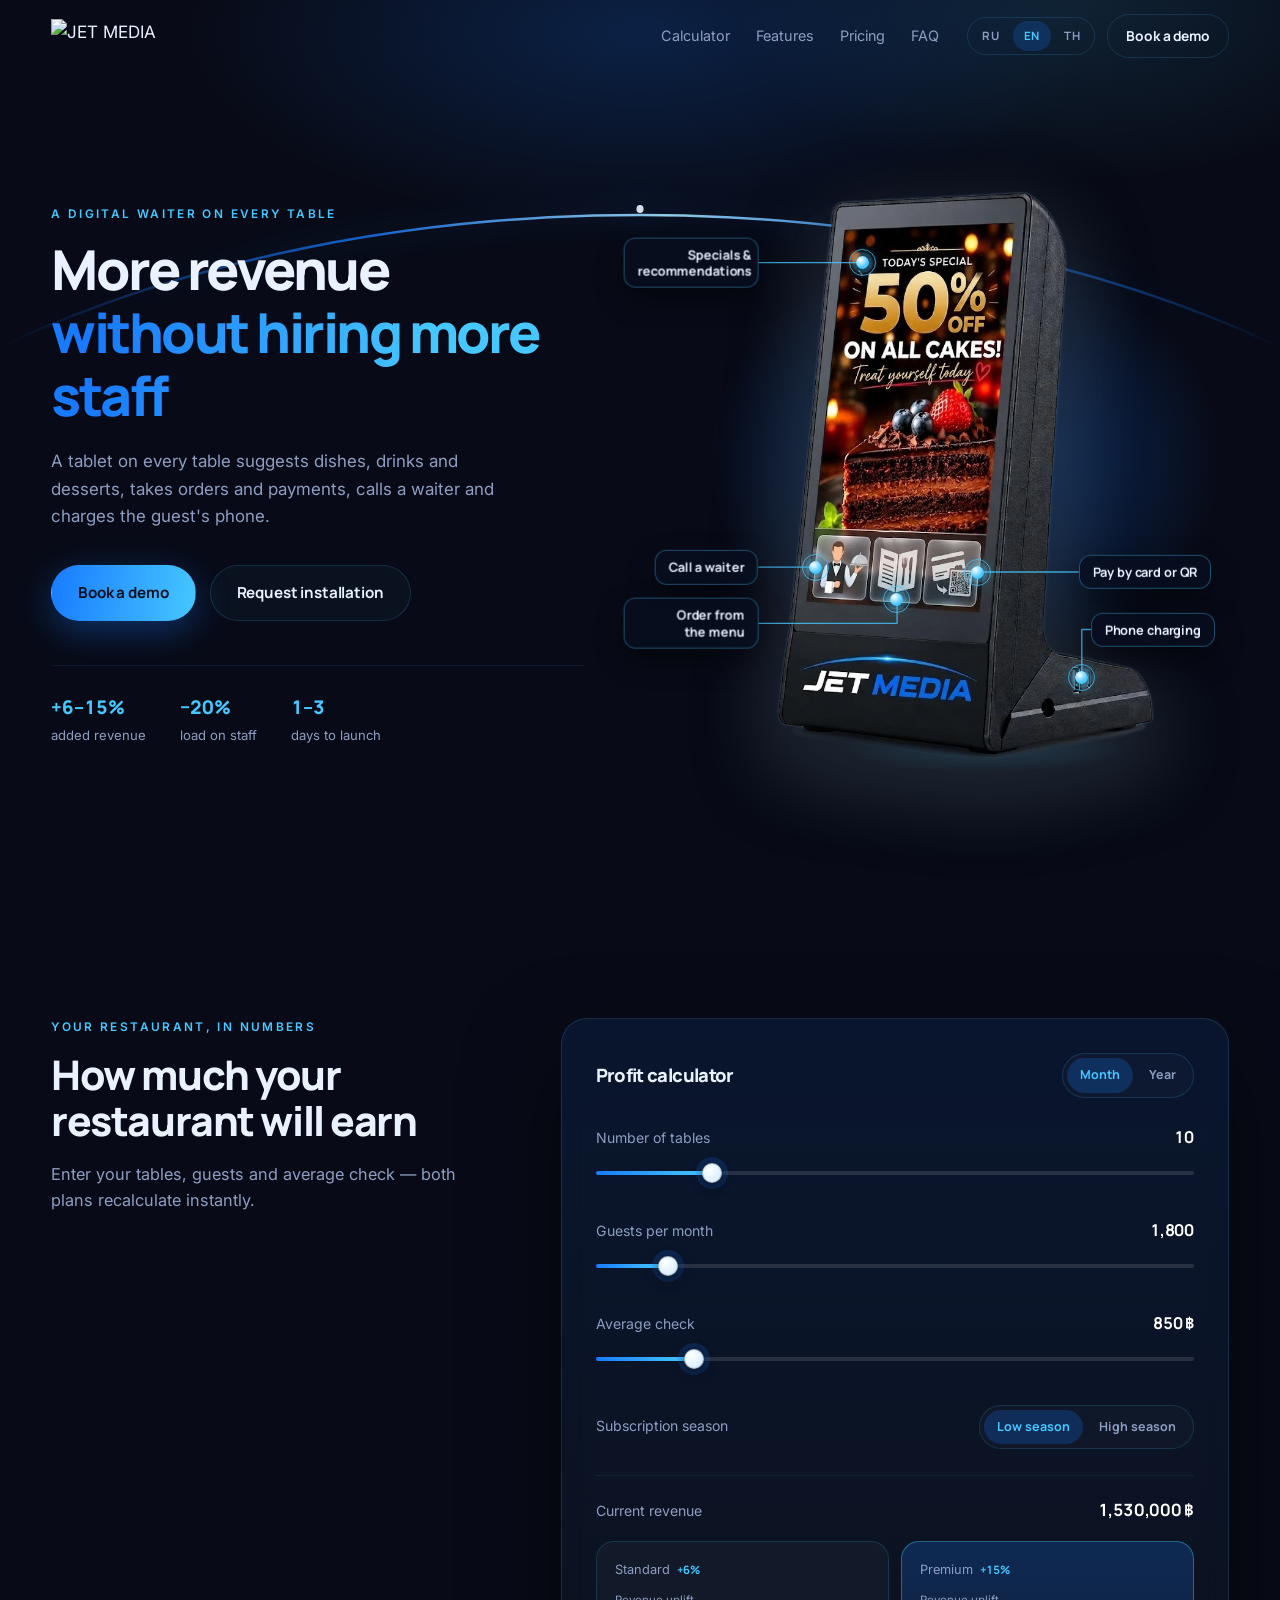
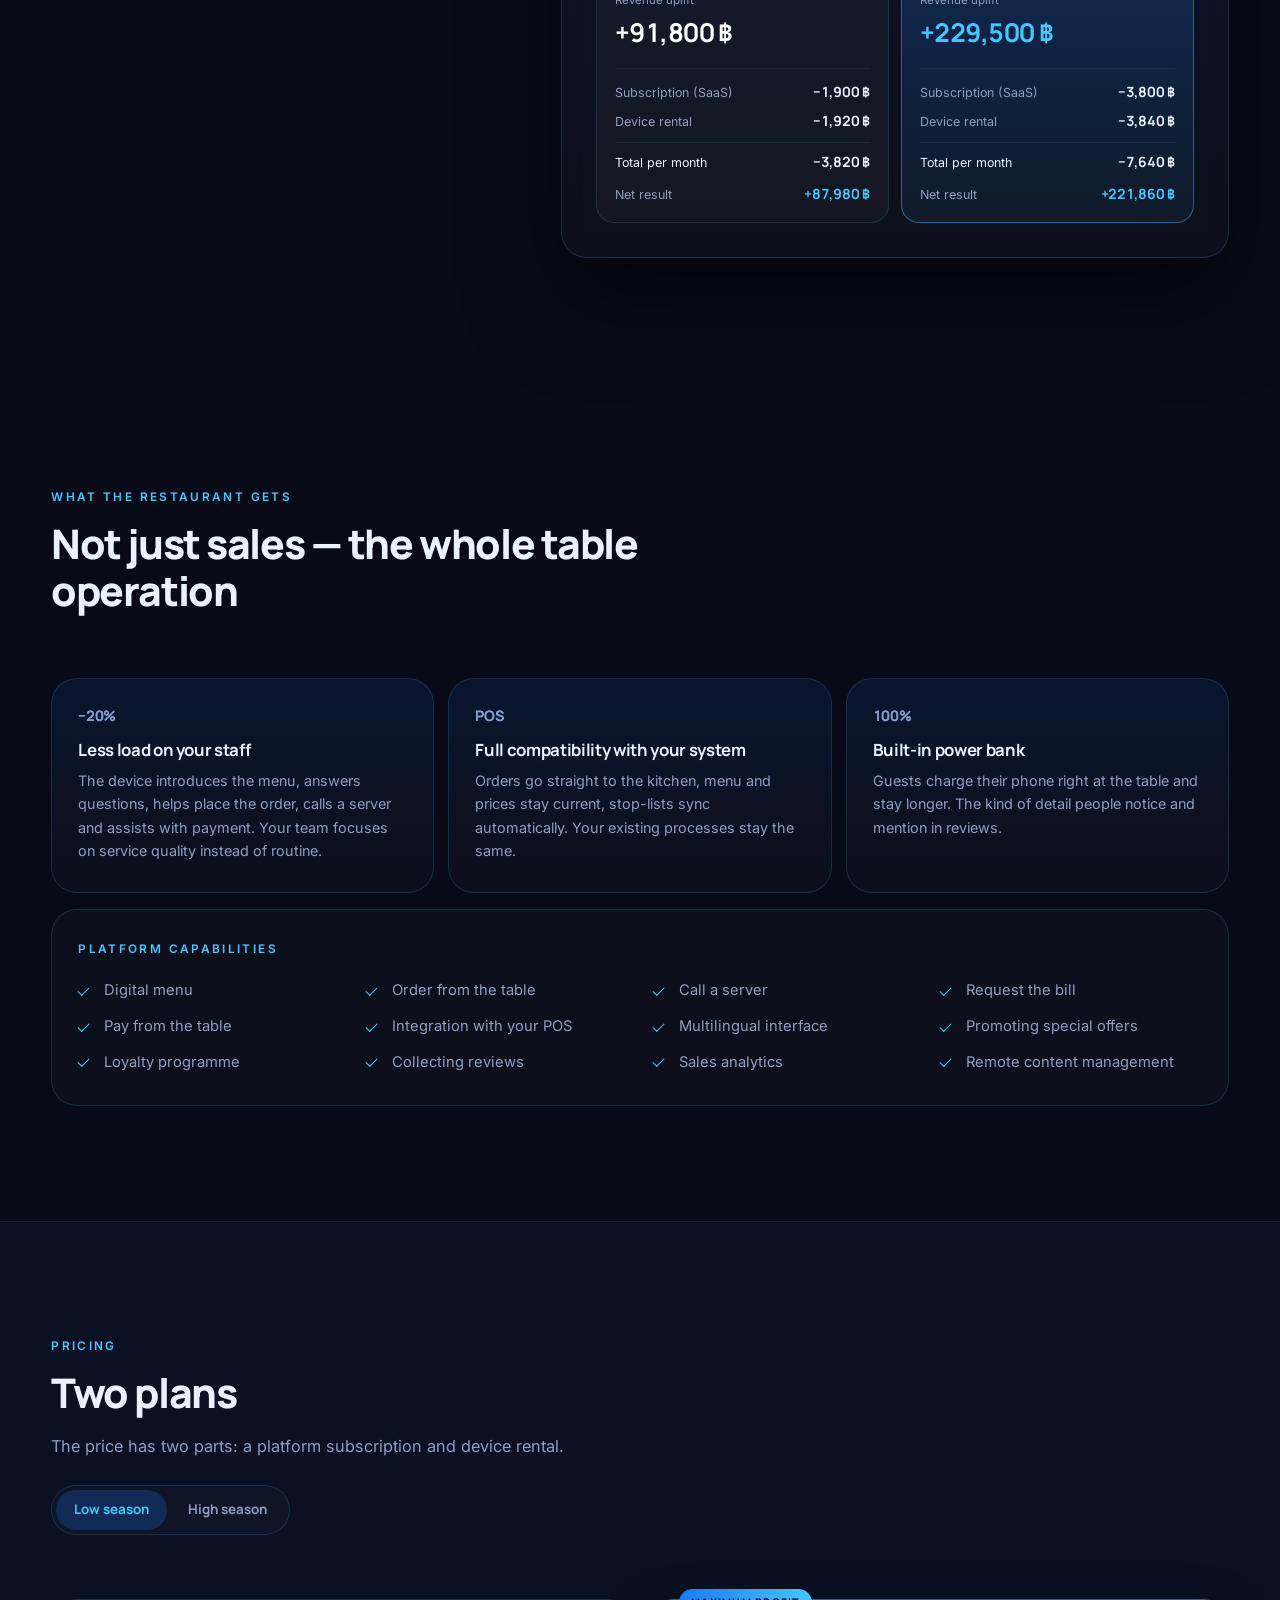
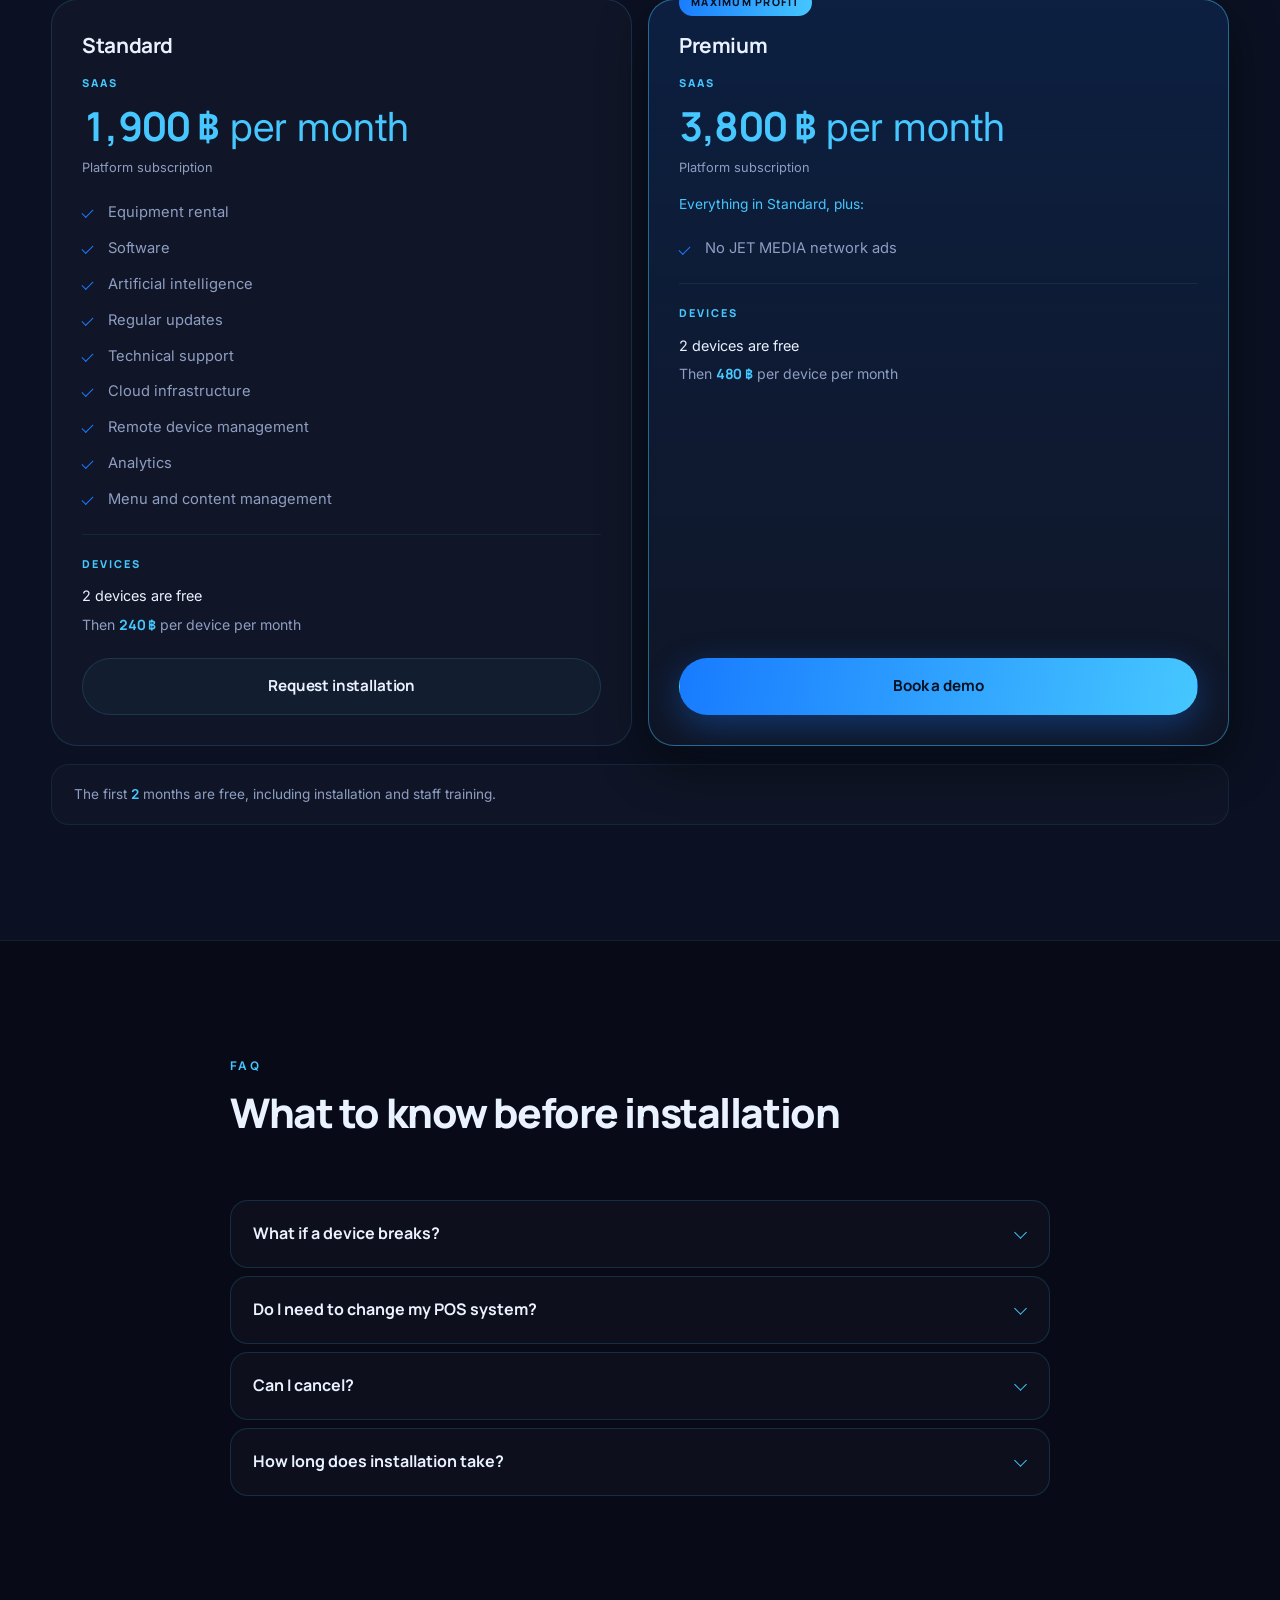
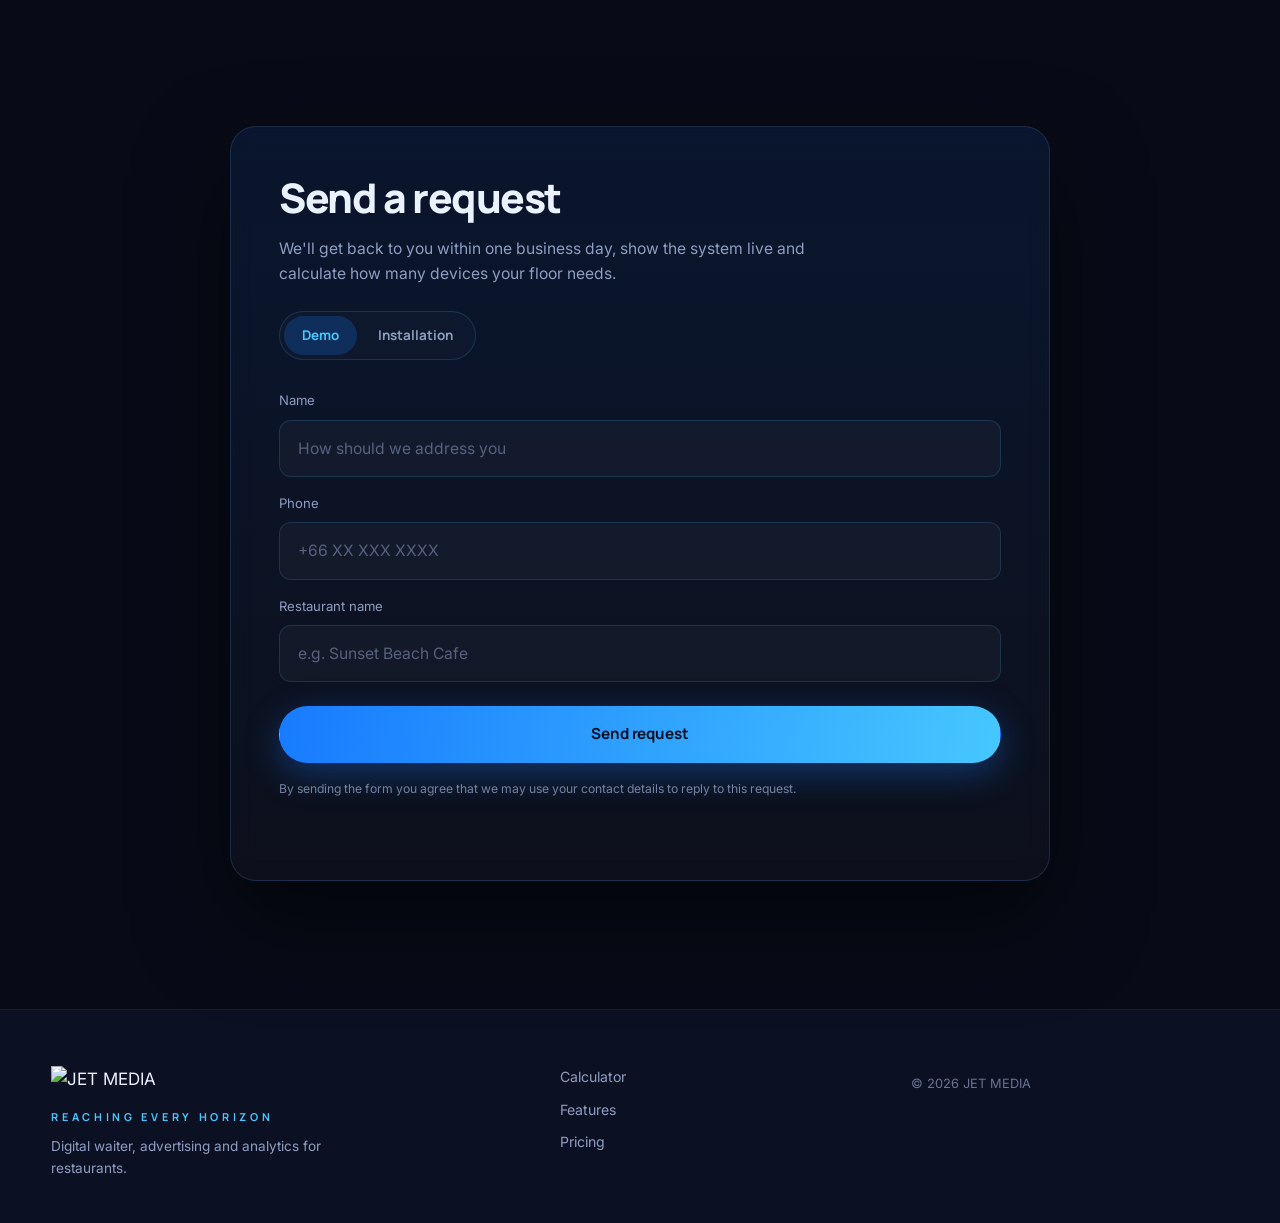
==== index.html @ d9f50e40 "Add device photo to the first screen - device.webp: product photo on a transparent background, assem" ====
<!DOCTYPE html>
<html lang="ru" data-lang="ru">
<head>
<meta charset="UTF-8">
<meta name="viewport" content="width=device-width, initial-scale=1, viewport-fit=cover">
<meta name="theme-color" content="#080B17">

<!-- ============ SEO ============ -->
<title>JET MEDIA — цифровой официант для ресторанов. Дополнительная выручка без найма персонала</title>
<meta name="description" content="JET MEDIA устанавливает планшеты-официанты на столы ресторана: AI-апселл, мультиязычное меню, оплата со стола, отзывы и аналитика продаж.">
<meta name="keywords" content="цифровой официант, планшеты для ресторана, электронное меню, QR меню, AI upsell, ресторанная аналитика, JET MEDIA">
<meta name="author" content="JET MEDIA">
<meta name="robots" content="index, follow">
<link rel="canonical" href="https://jetmedia.example/">

<!-- ============ OpenGraph / Twitter ============ -->
<meta property="og:type" content="website">
<meta property="og:site_name" content="JET MEDIA">
<meta property="og:locale" content="ru_RU">
<meta property="og:locale:alternate" content="en_US">
<meta property="og:locale:alternate" content="th_TH">
<meta property="og:title" content="JET MEDIA — цифровой официант для ресторанов">
<meta property="og:description" content="Планшеты на столах: AI-апселл, мультиязычное меню, оплата и аналитика продаж.">
<meta property="og:url" content="https://jetmedia.example/">
<meta property="og:image" content="og-image.png">
<meta property="og:image:width" content="1200">
<meta property="og:image:height" content="630">
<meta name="twitter:card" content="summary_large_image">
<meta name="twitter:title" content="JET MEDIA — цифровой официант для ресторанов">
<meta name="twitter:description" content="Планшеты на столах: AI-апселл, мультиязычное меню, оплата и аналитика продаж.">
<meta name="twitter:image" content="og-image.png">

<link rel="icon" type="image/svg+xml" href="favicon.svg">
<link rel="apple-touch-icon" href="favicon.svg">

<!-- ============ Шрифты брендбука: Manrope Bold + Inter Regular ============ -->
<link rel="preconnect" href="https://fonts.googleapis.com">
<link rel="preconnect" href="https://fonts.gstatic.com" crossorigin>
<link href="https://fonts.googleapis.com/css2?family=Manrope:wght@500;700;800&family=Inter:wght@400;500;600&family=Noto+Sans+Thai:wght@400;500;700&display=swap" rel="stylesheet">

<link rel="stylesheet" href="styles.css">

<script type="application/ld+json">
{
  "@context": "https://schema.org",
  "@type": "Organization",
  "name": "JET MEDIA",
  "slogan": "Reaching every horizon",
  "url": "https://jetmedia.example/",
  "logo": "https://jetmedia.example/logo.png",
  "description": "Цифровой официант для ресторанов: AI-рекомендации, мультиязычное меню, оплата со стола, отзывы и аналитика продаж.",
  "makesOffer": [
    { "@type": "Offer", "name": "Standard", "price": "10", "priceCurrency": "USD",
      "description": "Аренда устройства, электронное меню, вызов официанта, обслуживание оборудования." },
    { "@type": "Offer", "name": "Premium", "price": "20", "priceCurrency": "USD",
      "description": "Заказ и оплата со стола, интеграция с системой ресторана, расширенная аналитика, без сторонней рекламы." }
  ]
}
</script>
</head>

<body>

<!-- ================================================================
     ШАПКА
     ================================================================ -->
<header class="site-head" id="siteHead">
  <div class="wrap head-inner">

    <a class="brand" href="#top" aria-label="JET MEDIA">
      <img class="logo" src="logo.png" alt="JET MEDIA" width="1200" height="236">
    </a>

    <nav class="nav" id="nav" aria-label="Основная навигация">
      <a href="#calc" data-i18n="nav.calc">Калькулятор</a>
      <a href="#ops" data-i18n="nav.ops">Возможности</a>
      <a href="#pricing" data-i18n="nav.pricing">Тарифы</a>
      <a href="#faq" data-i18n="nav.faq">Вопросы</a>
    </nav>

    <div class="head-actions">
      <div class="lang" role="group" aria-label="Language">
        <button type="button" class="lang-btn is-active" data-set-lang="ru">RU</button>
        <button type="button" class="lang-btn" data-set-lang="en">EN</button>
        <button type="button" class="lang-btn" data-set-lang="th">TH</button>
      </div>
      <a class="btn btn-ghost head-cta" href="#request" data-request-type="demo" data-i18n="nav.cta">Демонстрация</a>
      <button class="burger" id="burger" type="button" aria-label="Menu" aria-expanded="false">
        <span></span><span></span>
      </button>
    </div>

  </div>
</header>

<main id="top">

<!-- ================================================================
     ПЕРВЫЙ ЭКРАН: устройство с выносками
     Подписи выносок переводятся (data-i18n). Линии, точки и подписи
     заданы в координатах картинки device.webp (628×940): поменяли
     x/y — линия и подпись переедут вместе.
     Все числа с атрибутом data-claim подставляет script.js из CONFIG.
     ================================================================ -->
<section class="hero">
  <div class="hero-bg" aria-hidden="true">
    <svg class="arc" viewBox="0 0 1440 300" preserveAspectRatio="none" focusable="false">
      <defs>
        <linearGradient id="arcG" x1="0" y1="0" x2="1" y2="0">
          <stop offset="0"   stop-color="#187BFF" stop-opacity="0"/>
          <stop offset=".28" stop-color="#187BFF" stop-opacity=".85"/>
          <stop offset=".52" stop-color="#9FE1FF" stop-opacity="1"/>
          <stop offset=".76" stop-color="#187BFF" stop-opacity=".85"/>
          <stop offset="1"   stop-color="#187BFF" stop-opacity="0"/>
        </linearGradient>
      </defs>
      <path d="M0 268 C 420 92, 1020 92, 1440 268" fill="none" stroke="url(#arcG)" stroke-width="2.5"/>
      <circle cx="720" cy="130" r="4" fill="#EAF7FF"/>
    </svg>
  </div>

  <div class="wrap hero-grid">

    <div class="hero-copy">
      <p class="eyebrow" data-i18n="hero.eyebrow">Цифровой официант на каждом столе</p>
      <h1 class="hero-title">
        <span data-i18n="hero.title1">Дополнительная выручка</span>
        <span class="accent" data-i18n="hero.title2">без найма персонала</span>
      </h1>
      <p class="hero-lead" data-i18n="hero.lead">Планшет на столе предлагает гостю блюда, напитки и десерты, принимает заказ и оплату, зовёт официанта и заряжает телефон.</p>

      <div class="hero-cta">
        <a class="btn btn-primary" href="#request" data-request-type="demo" data-i18n="hero.ctaDemo">Заказать демонстрацию</a>
        <a class="btn btn-line" href="#request" data-request-type="install" data-i18n="hero.ctaInstall">Заказать установку</a>
      </div>

      <ul class="hero-trust">
        <li><strong data-claim="uplift-range">+6–15%</strong><span data-i18n="hero.t1">к выручке зала</span></li>
        <li><strong data-claim="relief">−20%</strong><span data-i18n="hero.t2">нагрузки на персонал</span></li>
        <li><strong data-claim="launch-days">1–3</strong><span data-i18n="hero.t3">дня на запуск</span></li>
      </ul>
    </div>

    <!-- ---------- Устройство ---------- -->
    <div class="hero-media">
      <figure class="device">
        <div class="device-art">
          <img class="device-img" src="device.webp" width="628" height="940" fetchpriority="high"
               data-i18n-alt="hero.alt"
               alt="Планшет JET MEDIA на столе ресторана: акция на экране, кнопки вызова официанта, меню и оплаты, USB-зарядка в основании">
          <!-- Линия идёт от точки на устройстве к подписи; x &lt; 0 — подпись левее картинки -->
          <svg class="device-lines" viewBox="0 0 628 940" aria-hidden="true" focusable="false">
            <polyline pathLength="1" points="146,122 -24,122"/>
            <polyline pathLength="1" points="70,620 -24,620"/>
            <polyline pathLength="1" points="203,672 203,712 -24,712"/>
            <polyline pathLength="1" points="335,628 500,628"/>
            <polyline pathLength="1" points="505,800 505,722 520,722"/>
          </svg>
          <span class="pin" style="--x:146; --y:122" aria-hidden="true">1</span>
          <span class="pin" style="--x:70; --y:620" aria-hidden="true">2</span>
          <span class="pin" style="--x:203; --y:672" aria-hidden="true">3</span>
          <span class="pin" style="--x:335; --y:628" aria-hidden="true">4</span>
          <span class="pin" style="--x:505; --y:800" aria-hidden="true">5</span>
        </div>
        <ul class="tags">
          <li class="tag tag-l" style="--x:-24; --y:122"><b>1</b><span data-i18n="hero.tag1">Акции и рекомендации</span></li>
          <li class="tag tag-l" style="--x:-24; --y:620"><b>2</b><span data-i18n="hero.tag2">Вызов официанта</span></li>
          <li class="tag tag-l" style="--x:-24; --y:712"><b>3</b><span data-i18n="hero.tag3">Заказ по меню</span></li>
          <li class="tag tag-r" style="--x:500; --y:628"><b>4</b><span data-i18n="hero.tag4">Оплата картой и QR</span></li>
          <li class="tag tag-r" style="--x:520; --y:722"><b>5</b><span data-i18n="hero.tag5">Зарядка для телефона</span></li>
        </ul>
      </figure>
    </div>

  </div>
</section>

<!-- ================================================================
     КАЛЬКУЛЯТОР
     Все числа с атрибутом data-claim подставляет script.js из CONFIG.
     ================================================================ -->
<section class="section calc-sec" id="calc">
  <div class="wrap calc-grid">

    <header class="sec-head calc-intro reveal">
      <p class="eyebrow" data-i18n="calc.eyebrow">Расчёт для вашего зала</p>
      <h2 data-i18n="calc.h2">Сколько заработает ваш ресторан</h2>
      <p class="sec-sub" data-i18n="calc.sub">Укажите число столиков, гостей и средний чек — расчёт по обоим тарифам обновится сразу.</p>
    </header>

    <!-- ---------- Калькулятор прибыли ---------- -->
    <div class="calc glass reveal" id="calcCard">
      <div class="calc-head">
        <h2 class="calc-title" data-i18n="calc.title">Калькулятор прибыли</h2>
        <div class="seg seg-sm" role="group" aria-label="Период">
          <button type="button" class="seg-btn" data-period="month" data-i18n="calc.month">Месяц</button>
          <button type="button" class="seg-btn" data-period="year" data-i18n="calc.year">Год</button>
        </div>
      </div>

      <div class="sliders">
        <div class="field">
          <label class="field-top" for="sTables">
            <span data-i18n="calc.tables">Количество столиков</span>
            <output class="val num" id="oTables">10</output>
          </label>
          <input type="range" id="sTables" min="1" max="50" step="1" value="10" aria-label="Количество столиков">
        </div>

        <div class="field">
          <label class="field-top" for="sGuests">
            <span data-i18n="calc.guests">Посетителей в месяц</span>
            <output class="val num" id="oGuests">1 800</output>
          </label>
          <input type="range" id="sGuests" min="200" max="15000" step="50" value="1800" aria-label="Количество посетителей в месяц">
        </div>

        <div class="field">
          <label class="field-top" for="sCheck">
            <span data-i18n="calc.check">Средний чек</span>
            <output class="val num" id="oCheck">850 ฿</output>
          </label>
          <input type="range" id="sCheck" min="100" max="5000" step="10" value="850" aria-label="Средний чек">
        </div>
      </div>

      <!-- Сезон влияет и на аренду в расчёте, и на цены в тарифах -->
      <div class="calc-season">
        <span class="calc-season-label" data-i18n="calc.season">Сезон аренды</span>
        <div class="seg seg-sm" role="group" aria-label="Сезон">
          <button type="button" class="seg-btn" data-season="low" data-i18n="price.low">Низкий сезон</button>
          <button type="button" class="seg-btn" data-season="high" data-i18n="price.high">Высокий сезон</button>
        </div>
      </div>

      <div class="calc-now">
        <span data-i18n="calc.current">Текущая выручка</span>
        <b class="num" id="rNow">1 530 000 ฿</b>
      </div>

      <div class="calc-result">
        <div class="res">
          <p class="res-label"><span data-i18n="calc.standard">Standard</span> <em class="num" data-claim="uplift-std">+6%</em></p>
          <p class="res-cap" data-i18n="calc.gain">Прирост выручки</p>
          <p class="res-value num" id="rStd">+91 800 ฿</p>
          <div class="res-rows">
            <p class="res-row"><span data-i18n="calc.saas">Абонентская плата (SaaS)</span><b class="num" id="saasStd">−1 900 ฿</b></p>
            <p class="res-row"><span data-i18n="calc.devices">Аренда устройств</span><b class="num" id="devStd">−1 920 ฿</b></p>
            <p class="res-row res-total"><span data-total-label>Итого в месяц</span><b class="num" id="costStd">−3 820 ฿</b></p>
            <p class="res-row res-net"><span data-i18n="calc.net">Чистый результат</span><b class="num" id="netStd">+87 980 ฿</b></p>
          </div>
        </div>
        <div class="res res-pro">
          <p class="res-label"><span data-i18n="calc.premium">Premium</span> <em class="num" data-claim="uplift-prm">+15%</em></p>
          <p class="res-cap" data-i18n="calc.gain">Прирост выручки</p>
          <p class="res-value num" id="rPrm">+229 500 ฿</p>
          <div class="res-rows">
            <p class="res-row"><span data-i18n="calc.saas">Абонентская плата (SaaS)</span><b class="num" id="saasPrm">−3 800 ฿</b></p>
            <p class="res-row"><span data-i18n="calc.devices">Аренда устройств</span><b class="num" id="devPrm">−3 840 ฿</b></p>
            <p class="res-row res-total"><span data-total-label>Итого в месяц</span><b class="num" id="costPrm">−7 640 ฿</b></p>
            <p class="res-row res-net"><span data-i18n="calc.net">Чистый результат</span><b class="num" id="netPrm">+221 860 ฿</b></p>
          </div>
        </div>
      </div>
    </div>
  </div>
</section>

<!-- ================================================================
     ЧТО ПОЛУЧАЕТ РЕСТОРАН + ВОЗМОЖНОСТИ ПЛАТФОРМЫ
     ================================================================ -->
<section class="section" id="ops">
  <div class="wrap">
    <header class="sec-head reveal">
      <p class="eyebrow" data-i18n="ops.eyebrow">Что получает ресторан</p>
      <h2 data-i18n="ops.title">Не только продажи — вся операционка стола</h2>
    </header>

    <div class="ops-grid">
      <article class="ops-card reveal">
        <p class="ops-k num" data-claim="relief">−20%</p>
        <h3 data-i18n="ops.c1t">Нагрузки на персонал</h3>
        <p data-i18n="ops.c1d">Устройство знакомит с меню, отвечает на вопросы, помогает оформить заказ, вызывает официанта и помогает с оплатой. Команда занимается качеством сервиса, а не рутиной.</p>
      </article>
      <article class="ops-card reveal">
        <p class="ops-k num">POS</p>
        <h3 data-i18n="ops.c2t">Полная совместимость с вашей системой</h3>
        <p data-i18n="ops.c2d">Заказы автоматически передаются на кухню, меню и цены всегда актуальны, стоп-листы синхронизируются. Привычные процессы не меняются.</p>
      </article>
      <article class="ops-card reveal">
        <p class="ops-k num">100%</p>
        <h3 data-i18n="ops.c3t">Встроенный Power Bank</h3>
        <p data-i18n="ops.c3d">Гость заряжает телефон прямо за столом и остаётся в зале дольше. Внимание к деталям, которое замечают и о котором пишут в отзывах.</p>
      </article>
    </div>

    <div class="caps reveal">
      <p class="caps-title" data-i18n="ops.capsTitle">Возможности платформы</p>
      <ul class="caps-list">
        <li data-i18n="ops.f1">Электронное меню</li>
        <li data-i18n="ops.f2">Заказ со стола</li>
        <li data-i18n="ops.f3">Вызов официанта</li>
        <li data-i18n="ops.f4">Запрос счёта</li>
        <li data-i18n="ops.f5">Оплата со стола</li>
        <li data-i18n="ops.f6">Интеграция с системой ресторана</li>
        <li data-i18n="ops.f7">Мультиязычный интерфейс</li>
        <li data-i18n="ops.f8">Продвижение спецпредложений</li>
        <li data-i18n="ops.f9">Программа лояльности</li>
        <li data-i18n="ops.f10">Получение отзывов</li>
        <li data-i18n="ops.f11">Аналитика продаж</li>
        <li data-i18n="ops.f12">Удалённое управление контентом</li>
      </ul>
    </div>
  </div>
</section>

<!-- ================================================================
     ТАРИФЫ
     ================================================================ -->
<section class="section alt" id="pricing">
  <div class="wrap">
    <header class="sec-head reveal">
      <p class="eyebrow" data-i18n="price.eyebrow">Тарифы</p>
      <h2 data-i18n="price.title">Два тарифа</h2>
      <p class="sec-sub" data-i18n="price.sub">Стоимость складывается из двух частей: абонентская плата за платформу и аренда устройств.</p>
      <div class="seg seg-season" role="group" aria-label="Сезон">
        <button type="button" class="seg-btn" data-season="low" data-i18n="price.low">Низкий сезон</button>
        <button type="button" class="seg-btn" data-season="high" data-i18n="price.high">Высокий сезон</button>
      </div>
    </header>

    <div class="plans">
      <article class="plan reveal">
        <div class="plan-top">
          <h3 class="plan-name">Standard</h3>
          <p class="plan-k" data-plan-k>SaaS</p>
          <p class="plan-price"><span class="num" id="priceStd">1 900 ฿</span><small><span data-i18n="price.per">в месяц</span></small></p>
          <p class="plan-example" data-i18n="price.saasNote">Абонентская плата за платформу</p>
        </div>
        <ul class="plan-list">
          <li data-i18n="price.s1">Аренда оборудования</li>
          <li data-i18n="price.s2">Программное обеспечение</li>
          <li data-i18n="price.s3">Искусственный интеллект</li>
          <li data-i18n="price.s4">Регулярные обновления</li>
          <li data-i18n="price.s5">Техническая поддержка</li>
          <li data-i18n="price.s6">Облачная инфраструктура</li>
          <li data-i18n="price.s7">Удалённое управление устройствами</li>
          <li data-i18n="price.s8">Аналитика</li>
          <li data-i18n="price.s9">Управление меню и контентом</li>
        </ul>
        <div class="plan-devices">
          <p class="plan-k" data-i18n="price.devicesK">Устройства</p>
          <p class="plan-devices-free"><span data-claim="free-devices">2</span> <span data-i18n="price.freeDevices">устройства — бесплатно</span></p>
          <p class="plan-devices-price"><span data-i18n="price.then">Далее</span> <b class="num" id="devPriceStd">240 ฿</b> <span data-i18n="price.perDevice">за устройство в месяц</span></p>
        </div>
        <a class="btn btn-line plan-cta" href="#request" data-request-type="install" data-i18n="price.ctaStd">Заказать установку</a>
      </article>

      <article class="plan plan-pro reveal">
        <span class="plan-badge" data-i18n="price.badge">Максимум прибыли</span>
        <div class="plan-top">
          <h3 class="plan-name">Premium</h3>
          <p class="plan-k" data-plan-k>SaaS</p>
          <p class="plan-price"><span class="num" id="pricePrm">3 800 ฿</span><small><span data-i18n="price.per">в месяц</span></small></p>
          <p class="plan-example" data-i18n="price.saasNote">Абонентская плата за платформу</p>
          <p class="plan-note" data-i18n="price.all">Всё из Standard, плюс:</p>
        </div>
        <ul class="plan-list">
          <li data-i18n="price.p1">Без рекламы сети JET MEDIA</li>
        </ul>
        <div class="plan-devices">
          <p class="plan-k" data-i18n="price.devicesK">Устройства</p>
          <p class="plan-devices-free"><span data-claim="free-devices">2</span> <span data-i18n="price.freeDevices">устройства — бесплатно</span></p>
          <p class="plan-devices-price"><span data-i18n="price.then">Далее</span> <b class="num" id="devPricePrm">480 ฿</b> <span data-i18n="price.perDevice">за устройство в месяц</span></p>
        </div>
        <a class="btn btn-primary plan-cta" href="#request" data-request-type="demo" data-i18n="price.ctaPrm">Заказать демонстрацию</a>
      </article>
    </div>

    <p class="plans-note reveal">
      <span data-i18n="price.trialA">Первые</span> <span data-claim="trial-months">2</span> <span data-i18n="price.trialB">месяца — бесплатно, включая установку и обучение персонала.</span>
    </p>
  </div>
</section>

<!-- ================================================================
     FAQ
     ================================================================ -->
<section class="section" id="faq">
  <div class="wrap wrap-narrow">
    <header class="sec-head reveal">
      <p class="eyebrow" data-i18n="faq.eyebrow">Вопросы</p>
      <h2 data-i18n="faq.title">Что важно знать до установки</h2>
    </header>

    <div class="faq">
      <details class="qa reveal">
        <summary data-i18n="faq.q1">Что делать, если устройство сломалось?</summary>
        <p data-i18n="faq.a1">При гарантийном случае меняем бесплатно. Если повреждение произошло по вине клиента, ремонт оплачивается отдельно.</p>
      </details>
      <details class="qa reveal">
        <summary data-i18n="faq.q2">Нужно ли менять кассовую систему?</summary>
        <p data-i18n="faq.a2">Нет. Мы интегрируемся с вашей системой управления: заказы уходят на кухню, меню, цены и стоп-листы синхронизируются автоматически.</p>
      </details>
      <details class="qa reveal">
        <summary data-i18n="faq.q3">Можно ли отказаться?</summary>
        <p data-i18n="faq.a3">Да, в любой момент. В конце оплаченного периода мы просто забираем оборудование.</p>
      </details>
      <details class="qa reveal">
        <summary data-i18n="faq.q4">Сколько занимает установка?</summary>
        <p data-i18n="faq.a4">Обычно от одного до трёх дней, включая настройку меню и обучение персонала.</p>
      </details>
    </div>
  </div>
</section>

<!-- ================================================================
     ФОРМА ЗАЯВКИ
     ================================================================ -->
<section class="section request" id="request">
  <div class="wrap wrap-narrow">
    <div class="req-card glass reveal">
      <header class="req-head">
        <h2 data-i18n="form.title">Оставьте заявку</h2>
        <p data-i18n="form.sub">Свяжемся в течение рабочего дня, покажем систему вживую и посчитаем количество устройств для вашего зала.</p>
      </header>

      <div class="seg seg-type" role="group" aria-label="Тип заявки">
        <button type="button" class="seg-btn is-active" data-type="demo" data-i18n="form.tDemo">Демонстрация</button>
        <button type="button" class="seg-btn" data-type="install" data-i18n="form.tInstall">Установка</button>
      </div>

      <form class="form" id="leadForm" novalidate>
        <div class="form-row">
          <label class="lbl" for="fName" data-i18n="form.name">Имя</label>
          <input class="inp" id="fName" name="name" type="text" autocomplete="name" required
                 data-i18n-ph="form.namePh" placeholder="Как к вам обращаться">
        </div>
        <div class="form-row">
          <label class="lbl" for="fPhone" data-i18n="form.phone">Телефон</label>
          <input class="inp" id="fPhone" name="phone" type="tel" autocomplete="tel" required
                 data-i18n-ph="form.phonePh" placeholder="+66 XX XXX XXXX">
        </div>
        <div class="form-row">
          <label class="lbl" for="fRest" data-i18n="form.rest">Название ресторана</label>
          <input class="inp" id="fRest" name="restaurant" type="text" required
                 data-i18n-ph="form.restPh" placeholder="Например, Sunset Beach Cafe">
        </div>

        <!-- Honeypot: ловушка для ботов, человек это поле не видит -->
        <input type="text" name="company" id="fTrap" class="trap" tabindex="-1" autocomplete="off" aria-hidden="true">

        <button class="btn btn-primary form-submit" type="submit" id="submitBtn" data-i18n="form.send">Отправить заявку</button>
        <p class="form-hint" data-i18n="form.hint">Нажимая кнопку, вы соглашаетесь на обработку контактных данных для связи по заявке.</p>
        <p class="form-status" id="formStatus" role="status" aria-live="polite"></p>
      </form>
    </div>
  </div>
</section>

</main>

<!-- ================================================================
     ПОДВАЛ
     ================================================================ -->
<footer class="site-foot">
  <div class="wrap foot-inner">
    <div class="foot-brand">
      <img class="logo logo-foot" src="logo.png" alt="JET MEDIA" width="1200" height="236" loading="lazy">
      <p class="foot-slogan">REACHING EVERY HORIZON</p>
      <p class="foot-tag" data-i18n="foot.tag">Цифровой официант, реклама и аналитика для ресторанов.</p>
    </div>
    <nav class="foot-links" aria-label="Разделы">
      <a href="#calc" data-i18n="nav.calc">Калькулятор</a>
      <a href="#ops" data-i18n="nav.ops">Возможности</a>
      <a href="#pricing" data-i18n="nav.pricing">Тарифы</a>
    </nav>
    <div class="foot-contacts">
      <p class="foot-rights">© <span id="year">2026</span> JET MEDIA</p>
    </div>
  </div>
</footer>

<script src="script.js" defer></script>
</body>
</html>
---- styles.css ----
/* =================================================================
   JET MEDIA — landing styles
   Палитра и шрифты по брендбуку v1.0:
     Jet Black #080B17 · Jet Blue #187BFF · Electric Blue #46C7FF · White
     Manrope Bold (заголовки, цифры) + Inter Regular (текст)
   Сигнатурный элемент бренда — светящаяся дуга из логотипа.
   Порядок: токены → база → типографика → компоненты → секции → адаптив
   ================================================================= */

/* ---------------- 1. Токены ---------------- */
:root{
  /* Фирменные цвета */
  --jet:        #080B17;   /* Jet Black — основной фон */
  --blue:       #187BFF;   /* Jet Blue — основной акцент */
  --electric:   #46C7FF;   /* Electric Blue — вторичный акцент */
  --white:      #FFFFFF;

  /* Производные оттенки для интерфейса */
  --jet-2:      #0B1122;   /* чередующиеся секции */
  --jet-3:      #101A32;   /* приподнятые поверхности */
  --line:       rgba(70,199,255,.16);
  --line-soft:  rgba(70,199,255,.09);
  --text:       #EAF1FF;
  --muted:      #8E9EC2;

  /* Стекло и тени */
  --glass-brd:  rgba(120,180,255,.16);
  --shadow-m:   0 18px 50px rgba(0,0,0,.45);
  --shadow-l:   0 40px 90px rgba(0,0,0,.55);
  --glow:       0 10px 34px rgba(24,123,255,.35);

  /* Типографика */
  --display: "Manrope", "Noto Sans Thai", system-ui, sans-serif;
  --body:    "Inter", "Noto Sans Thai", system-ui, -apple-system, sans-serif;

  /* Ритм */
  --r-s: 12px;
  --r-m: 18px;
  --r-l: 26px;
  --ease: cubic-bezier(.22,.9,.28,1);
}

/* ---------------- 2. База ---------------- */
*,*::before,*::after{ box-sizing:border-box; }

html{ scroll-behavior:smooth; scroll-padding-top:92px; -webkit-text-size-adjust:100%; }

body{
  margin:0;
  background:var(--jet);
  color:var(--text);
  font-family:var(--body);
  font-size:17px;
  line-height:1.62;
  -webkit-font-smoothing:antialiased;
  overflow-x:hidden;
}

img,svg{ max-width:100%; display:block; }
a{ color:inherit; text-decoration:none; }
ul,ol{ margin:0; padding:0; list-style:none; }
button,input{ font:inherit; color:inherit; }

:focus-visible{
  outline:2px solid var(--electric);
  outline-offset:3px;
  border-radius:6px;
}

.wrap{ width:min(1200px, 92vw); margin-inline:auto; }
.wrap-narrow{ width:min(820px, 92vw); }

/* Цифры: Manrope с табличными знаками — колонки не «прыгают» при анимации */
.num{
  font-family:var(--display);
  font-weight:700;
  font-variant-numeric:tabular-nums;
  letter-spacing:-.02em;
}

/* ---------------- 3. Типографика ---------------- */
h1,h2,h3{ font-family:var(--display); font-weight:800; line-height:1.14; letter-spacing:-.035em; margin:0; }
h2{ font-size:clamp(1.6rem, 3.2vw, 2.55rem); }
h3{ font-size:1.05rem; font-weight:700; letter-spacing:-.02em; }
p{ margin:0; }

.eyebrow{
  font-family:var(--body);
  font-size:.74rem; font-weight:600;
  letter-spacing:.2em; text-transform:uppercase;
  color:var(--electric);
  margin-bottom:14px;
}

.sec-head{ max-width:730px; margin-bottom:clamp(36px, 5vw, 64px); }
.sec-sub{ color:var(--muted); margin-top:16px; font-size:1.02rem; }

/* ---------------- 4. Кнопки ---------------- */
.btn{
  display:inline-flex; align-items:center; justify-content:center; gap:10px;
  padding:15px 26px;
  border-radius:100px;
  border:1px solid transparent;
  font-family:var(--display);
  font-size:.95rem; font-weight:700; letter-spacing:-.01em;
  cursor:pointer;
  transition:transform .25s var(--ease), background-color .25s var(--ease),
             border-color .25s var(--ease), box-shadow .25s var(--ease), color .25s var(--ease);
}
.btn:hover{ transform:translateY(-2px); }
.btn:active{ transform:translateY(0); }

.btn-primary{
  background:linear-gradient(100deg, var(--blue), var(--electric));
  color:#04101F;
  box-shadow:var(--glow);
}
.btn-primary:hover{ box-shadow:0 16px 44px rgba(24,123,255,.5); }

.btn-line{
  border-color:var(--line);
  background:rgba(70,199,255,.04);
  color:var(--text);
}
.btn-line:hover{ border-color:rgba(70,199,255,.55); background:rgba(24,123,255,.12); }

.btn-ghost{
  padding:10px 18px; font-size:.86rem;
  border-color:var(--line); color:var(--text);
}
.btn-ghost:hover{ border-color:var(--electric); color:var(--electric); }

/* ---------------- 5. Стеклянная панель ---------------- */
.glass{
  background:linear-gradient(180deg, rgba(24,123,255,.10), rgba(255,255,255,.025));
  border:1px solid var(--glass-brd);
  border-radius:var(--r-l);
  backdrop-filter:blur(14px);
  -webkit-backdrop-filter:blur(14px);
  box-shadow:var(--shadow-l);
}

/* ---------------- 6. Шапка ---------------- */
.site-head{
  position:sticky; top:0; z-index:80;
  padding:14px 0;
  border-bottom:1px solid transparent;
  transition:background-color .3s var(--ease), border-color .3s var(--ease), padding .3s var(--ease);
}
.site-head.scrolled{
  background:rgba(8,11,23,.82);
  backdrop-filter:blur(16px); -webkit-backdrop-filter:blur(16px);
  border-bottom-color:var(--line-soft);
  padding:8px 0;
}
.head-inner{ display:flex; align-items:center; gap:28px; }

/* Логотип из брендбука используется без изменений и без эффектов */
.brand{ flex-shrink:0; display:block; }
.logo{ height:34px; width:auto; transition:opacity .25s var(--ease); }
.brand:hover .logo{ opacity:.85; }
.site-head.scrolled .logo{ height:30px; }

.nav{ display:flex; gap:26px; margin-left:auto; }
.nav a{ font-size:.9rem; color:var(--muted); position:relative; transition:color .2s var(--ease); }
.nav a:hover{ color:var(--text); }
.nav a::after{
  content:""; position:absolute; left:0; bottom:-6px; width:100%; height:1px;
  background:linear-gradient(90deg, var(--blue), var(--electric));
  transform:scaleX(0); transform-origin:left;
  transition:transform .3s var(--ease);
}
.nav a:hover::after{ transform:scaleX(1); }

.head-actions{ display:flex; align-items:center; gap:12px; }

.lang{ display:flex; gap:2px; padding:3px; border:1px solid var(--line); border-radius:100px; }
.lang-btn{
  background:none; border:0; cursor:pointer;
  padding:6px 11px; border-radius:100px;
  font-family:var(--display); font-weight:700;
  font-size:.72rem; letter-spacing:.06em; color:var(--muted);
  transition:color .2s var(--ease), background-color .2s var(--ease);
}
.lang-btn:hover{ color:var(--text); }
.lang-btn.is-active{ background:rgba(24,123,255,.2); color:var(--electric); }

.burger{
  display:none; width:40px; height:40px; padding:0;
  background:none; border:1px solid var(--line); border-radius:12px; cursor:pointer;
  align-items:center; justify-content:center; flex-direction:column; gap:5px;
}
.burger span{ display:block; width:16px; height:1.5px; background:var(--text); transition:transform .3s var(--ease); }
.burger[aria-expanded="true"] span:first-child{ transform:translateY(3.2px) rotate(45deg); }
.burger[aria-expanded="true"] span:last-child{ transform:translateY(-3.2px) rotate(-45deg); }

/* ---------------- 7. Hero ---------------- */
.hero{
  position:relative; padding:clamp(44px, 6vw, 86px) 0 clamp(60px, 8vw, 110px);
  overflow-x:clip;   /* подсветка устройства шире колонки — не даём ей раздвинуть страницу */
}

/* Фон: фирменная дуга + мягкое синее свечение */
.hero-bg{
  position:absolute; inset:-90px 0 auto 0; height:620px; z-index:-1; pointer-events:none;
  background:
    radial-gradient(52% 46% at 50% 8%, rgba(24,123,255,.20), transparent 68%),
    radial-gradient(38% 40% at 84% 4%, rgba(70,199,255,.12), transparent 70%);
}
.arc{
  position:absolute; left:50%; top:96px; transform:translateX(-50%);
  width:150%; height:300px;
  filter:drop-shadow(0 0 16px rgba(24,123,255,.55));
  opacity:.9;
}

.hero-grid{
  display:grid; grid-template-columns:minmax(0, 1fr) auto;
  gap:clamp(24px, 3vw, 48px); align-items:center;
}
.hero-title{
  font-size:clamp(2.25rem, 4.3vw, 3.9rem);
  letter-spacing:-.045em;
  max-width:15ch;
}
.hero-title span{ display:block; }
.hero-title .accent{
  background:linear-gradient(96deg, var(--blue) 10%, var(--electric) 70%);
  -webkit-background-clip:text; background-clip:text;
  color:transparent;
}
.hero-lead{ margin-top:22px; max-width:44ch; font-size:1.06rem; color:var(--muted); }
.hero-cta{ display:flex; flex-wrap:wrap; gap:14px; margin-top:34px; }

.hero-trust{
  display:flex; flex-wrap:wrap; gap:14px 34px;
  margin-top:44px; padding-top:26px; border-top:1px solid var(--line-soft);
}
.hero-trust li{ display:flex; flex-direction:column; gap:2px; }
.hero-trust strong{
  font-family:var(--display); font-weight:800; font-size:1.18rem;
  font-variant-numeric:tabular-nums; color:var(--electric);
}
.hero-trust span{ font-size:.82rem; color:var(--muted); }

/* ---------------- 7a. Устройство на первом экране ----------------
   Фото без фона (device.webp, 628×940). Точки, линии и подписи
   позиционируются в координатах картинки: --x и --y в пикселях
   исходника, CSS переводит их в проценты. На телефоне подписи
   превращаются в нумерованную легенду под фото. */
.hero-media{ display:flex; justify-content:center; padding:0 72px 0 150px; }
.device{ position:relative; width:clamp(350px, 30vw, 470px); max-width:100%; margin:0; }

/* Подсветка за корпусом: без неё чёрное устройство теряется на тёмном фоне */
.device::before{
  content:""; position:absolute; z-index:-1; left:50%; top:47%;
  width:170%; height:96%; transform:translate(-50%, -50%);
  background:radial-gradient(closest-side, rgba(24,123,255,.40), rgba(24,123,255,.13) 52%, transparent 78%);
  pointer-events:none;
}
.device-art{ position:relative; }
/* Световое пятно «на столе» под основанием */
.device-art::after{
  content:""; position:absolute; z-index:-1; left:6%; right:-4%; bottom:-3%; height:11%;
  background:radial-gradient(closest-side, rgba(70,199,255,.30), transparent 75%);
  pointer-events:none;
}
.device-img{
  width:100%; height:auto;
  filter:drop-shadow(0 30px 40px rgba(0,0,0,.6)) drop-shadow(0 0 1px rgba(170,215,255,.55));
  animation:device-in 1s var(--ease) both;
}

.device-lines{
  position:absolute; inset:0; width:100%; height:100%;
  overflow:visible; pointer-events:none;
}
.device-lines polyline{
  fill:none; stroke:var(--electric); stroke-width:2.2; stroke-linejoin:round; opacity:.8;
  stroke-dasharray:1; stroke-dashoffset:1;
  animation:lead-draw .8s var(--ease) forwards;
}
.device-lines polyline:nth-child(2){ animation-delay:.12s; }
.device-lines polyline:nth-child(3){ animation-delay:.24s; }
.device-lines polyline:nth-child(4){ animation-delay:.36s; }
.device-lines polyline:nth-child(5){ animation-delay:.48s; }

.pin{
  position:absolute; left:calc(var(--x) * 100% / 628); top:calc(var(--y) * 100% / 940);
  width:13px; height:13px; margin:-6.5px 0 0 -6.5px; border-radius:50%;
  display:grid; place-items:center;
  background:radial-gradient(circle at 35% 30%, #fff, var(--electric) 62%);
  box-shadow:0 0 0 4px rgba(70,199,255,.2), 0 0 16px rgba(70,199,255,.9);
  font:800 0/1 var(--display); color:#04101F;   /* номер виден только в легенде на телефоне */
}
.pin::after{
  content:""; position:absolute; inset:-7px; border-radius:50%;
  border:1.5px solid rgba(70,199,255,.75);
  animation:pin-pulse 2.6s var(--ease) infinite;
}
.pin:nth-of-type(2)::after{ animation-delay:.5s; }
.pin:nth-of-type(3)::after{ animation-delay:1s; }
.pin:nth-of-type(4)::after{ animation-delay:1.5s; }
.pin:nth-of-type(5)::after{ animation-delay:2s; }

/* Подписи: слой того же размера, что и картинка */
.tags{ position:absolute; left:0; top:0; width:100%; aspect-ratio:628 / 940; pointer-events:none; }
.tag{
  position:absolute; left:calc(var(--x) * 100% / 628); top:calc(var(--y) * 100% / 940);
  display:flex; align-items:center; gap:9px;
  width:max-content; max-width:10.5em; padding:8px 13px;
  border:1px solid rgba(70,199,255,.36); border-radius:12px;
  background:rgba(8,14,32,.8);
  backdrop-filter:blur(10px); -webkit-backdrop-filter:blur(10px);
  box-shadow:0 12px 28px rgba(0,0,0,.45);
  font-family:var(--display); font-weight:700; font-size:.8rem; line-height:1.28; letter-spacing:-.01em;
  color:var(--text); text-wrap:balance;
  animation:tag-in .6s var(--ease) both;
}
.tag-l{ transform:translate(-100%, -50%); text-align:right; }
.tag-r{ transform:translate(0, -50%); }
.tag b{ display:none; }
.tag:nth-child(2){ animation-delay:.12s; }
.tag:nth-child(3){ animation-delay:.24s; }
.tag:nth-child(4){ animation-delay:.36s; }
.tag:nth-child(5){ animation-delay:.48s; }

@keyframes device-in{ from{ opacity:0; transform:translateY(18px); } to{ opacity:1; transform:none; } }
@keyframes lead-draw{ to{ stroke-dashoffset:0; } }
@keyframes tag-in{ from{ opacity:0; } to{ opacity:1; } }
@keyframes pin-pulse{
  0%  { transform:scale(.55); opacity:.95; }
  70% { transform:scale(1.6);  opacity:0; }
  100%{ transform:scale(1.6);  opacity:0; }
}

/* ---------------- 7b. Секция калькулятора ---------------- */
.calc-grid{
  display:grid; grid-template-columns:minmax(0, .8fr) minmax(0, 1.2fr);
  gap:clamp(32px, 5vw, 72px); align-items:start;
}
/* Заголовок остаётся на виду, пока листаете высокий калькулятор */
.calc-intro{ margin-bottom:0; position:sticky; top:110px; }

/* ---------------- 8. Калькулятор ---------------- */
.calc{ padding:clamp(24px, 3vw, 34px); }
.calc-head{ display:flex; align-items:center; justify-content:space-between; gap:16px; margin-bottom:26px; }
.calc-title{ font-size:1.15rem; font-weight:800; }

.sliders{ display:grid; gap:22px; }
.field-top{
  display:flex; align-items:baseline; justify-content:space-between; gap:12px;
  font-size:.88rem; color:var(--muted); margin-bottom:10px; cursor:pointer;
}
.val{ font-size:1.02rem; color:var(--white); }

/* Ползунок: заливка через переменную --p, её ставит JS */
input[type=range]{
  --p:50%;
  -webkit-appearance:none; appearance:none;
  width:100%; height:26px; background:transparent; cursor:pointer; margin:0;
}
input[type=range]::-webkit-slider-runnable-track{
  height:4px; border-radius:100px;
  background:linear-gradient(90deg, var(--blue) 0%, var(--electric) var(--p), rgba(255,255,255,.12) var(--p));
}
input[type=range]::-moz-range-track{ height:4px; border-radius:100px; background:rgba(255,255,255,.12); }
input[type=range]::-moz-range-progress{ height:4px; border-radius:100px; background:var(--blue); }
input[type=range]::-webkit-slider-thumb{
  -webkit-appearance:none; appearance:none;
  width:20px; height:20px; margin-top:-8px; border-radius:50%;
  background:radial-gradient(circle at 35% 30%, #fff, #CDE9FF);
  border:1px solid rgba(0,0,0,.25);
  box-shadow:0 3px 12px rgba(0,0,0,.5), 0 0 0 6px rgba(24,123,255,.18);
  transition:box-shadow .2s var(--ease), transform .2s var(--ease);
}
input[type=range]:hover::-webkit-slider-thumb{ box-shadow:0 3px 14px rgba(0,0,0,.55), 0 0 0 9px rgba(24,123,255,.26); }
input[type=range]:active::-webkit-slider-thumb{ transform:scale(1.06); }
input[type=range]::-moz-range-thumb{
  width:19px; height:19px; border-radius:50%; border:1px solid rgba(0,0,0,.25);
  background:radial-gradient(circle at 35% 30%, #fff, #CDE9FF);
  box-shadow:0 3px 12px rgba(0,0,0,.5), 0 0 0 6px rgba(24,123,255,.18);
}

.calc-now{
  display:flex; align-items:baseline; justify-content:space-between; gap:14px;
  margin:26px 0 18px; padding-top:20px; border-top:1px solid var(--line-soft);
  font-size:.88rem; color:var(--muted);
}
.calc-now b{ font-size:1.06rem; color:var(--white); }

.calc-result{ display:grid; grid-template-columns:1fr 1fr; gap:12px; }
.res{ padding:18px 18px 16px; border-radius:var(--r-m); border:1px solid var(--line); background:rgba(255,255,255,.03); }
.res-pro{
  border-color:rgba(70,199,255,.42);
  background:linear-gradient(180deg, rgba(24,123,255,.22), rgba(70,199,255,.06));
}
.res-label{ font-size:.8rem; color:var(--muted); display:flex; gap:7px; align-items:baseline; }
.res-label em{ font-style:normal; font-size:.72rem; color:var(--electric); }
.res-cap{ margin-top:10px; font-size:.72rem; color:var(--muted); }
.res-cap + .res-value{ margin-top:2px; }
.res-value{ font-size:clamp(1.25rem, 2.4vw, 1.62rem); margin-top:8px; color:var(--white); }
.res-pro .res-value{ color:var(--electric); }


/* Сезон аренды внутри калькулятора */
.calc-season{
  display:flex; align-items:center; justify-content:space-between; gap:12px;
  flex-wrap:wrap; margin-top:24px;
}
.calc-season-label{ font-size:.88rem; color:var(--muted); }

/* Аренда и чистый результат под приростом выручки */
.res-rows{
  display:grid; gap:7px;
  margin-top:14px; padding-top:12px;
  border-top:1px solid var(--line-soft);
}
.res-row{
  display:flex; align-items:baseline; justify-content:space-between; gap:10px;
  font-size:.78rem; color:var(--muted);
}
.res-row b{ font-size:.88rem; color:var(--text); white-space:nowrap; }
.res-total{
  margin-top:2px; padding-top:8px;
  border-top:1px solid var(--line-soft);
}
.res-total span{ color:var(--text); }
.res-total b{ color:var(--text); }
.res-net{ padding-top:2px; }
.res-net b{ color:var(--electric); }
.res-net b.neg{ color:#FF8F9B; }

/* ---------------- 9. Секции ---------------- */
.section{ padding:clamp(72px, 9vw, 126px) 0; }
.section.alt{ background:var(--jet-2); border-block:1px solid var(--line-soft); }

/* ---------------- 10. Сегментные переключатели ---------------- */
.seg{
  display:inline-flex; gap:3px; padding:4px;
  border:1px solid var(--line); border-radius:100px; background:rgba(255,255,255,.02);
}
.seg-btn{
  background:none; border:0; cursor:pointer;
  padding:9px 18px; border-radius:100px;
  font-family:var(--display); font-size:.84rem; font-weight:700; color:var(--muted);
  white-space:nowrap;
  transition:background-color .25s var(--ease), color .25s var(--ease);
}
.seg-btn:hover{ color:var(--text); }
.seg-btn.is-active{ background:rgba(24,123,255,.22); color:var(--electric); }
.seg-season{ margin-top:26px; }
.seg-sm .seg-btn{ padding:7px 13px; font-size:.78rem; }
/* ---------------- 11. Что получает ресторан ---------------- */
.ops-grid{ display:grid; grid-template-columns:repeat(auto-fit, minmax(280px, 1fr)); gap:14px; }
.ops-card{
  padding:30px 26px;
  border:1px solid var(--line); border-radius:var(--r-l);
  background:linear-gradient(180deg, rgba(24,123,255,.10), rgba(255,255,255,.02));
  transition:border-color .35s var(--ease), transform .35s var(--ease);
}
.ops-card:hover{ border-color:rgba(70,199,255,.45); transform:translateY(-4px); }
.ops-k{
  font-size:clamp(1.7rem, 3.4vw, 2.3rem); line-height:1;
  background:linear-gradient(96deg, var(--blue), var(--electric));
  -webkit-background-clip:text; background-clip:text; color:transparent;
  margin-bottom:16px;
}
.ops-card h3{ margin-bottom:10px; }
.ops-card p{ font-size:.9rem; color:var(--muted); }

.caps{
  margin-top:16px; padding:30px 26px;
  border:1px solid var(--line); border-radius:var(--r-l);
  background:rgba(255,255,255,.022);
}
.caps-title{
  font-family:var(--body); font-size:.74rem; font-weight:600;
  letter-spacing:.2em; text-transform:uppercase; color:var(--electric);
  margin-bottom:20px;
}
.caps-list{
  display:grid; grid-template-columns:repeat(auto-fit, minmax(240px, 1fr));
  gap:12px 26px;
}
.caps-list li{ position:relative; padding-left:26px; font-size:.92rem; color:var(--muted); }
.caps-list li::before{
  content:""; position:absolute; left:0; top:.5em;
  width:11px; height:6px;
  border-left:1.6px solid var(--electric); border-bottom:1.6px solid var(--electric);
  transform:rotate(-45deg);
}

/* ---------------- 12. Тарифы ---------------- */
.plans{ display:grid; grid-template-columns:1fr 1fr; gap:16px; align-items:stretch; }
.plan{
  position:relative; padding:34px 30px 30px;
  border:1px solid var(--line); border-radius:var(--r-l);
  background:rgba(255,255,255,.025);
  display:flex; flex-direction:column; gap:22px;
}
.plan-pro{
  border-color:rgba(70,199,255,.45);
  background:linear-gradient(180deg, rgba(24,123,255,.14), rgba(255,255,255,.02));
  box-shadow:var(--shadow-m);
}
.plan-badge{
  position:absolute; top:-11px; left:30px;
  font-family:var(--display); font-weight:800;
  font-size:.66rem; letter-spacing:.12em; text-transform:uppercase;
  color:#04101F; background:linear-gradient(100deg, var(--blue), var(--electric));
  padding:5px 12px; border-radius:100px;
}
.plan-name{ font-size:1.3rem; }
.plan-price{ display:flex; align-items:baseline; gap:10px; margin-top:14px; }
.plan-price span:first-child{
  font-size:clamp(1.75rem, 3.4vw, 2.5rem); line-height:1.05; color:var(--electric);
  white-space:nowrap;
}
.plan-price small{ display:flex; flex-direction:column; font-size:.76rem; color:var(--muted); }
.plan-note{ margin-top:14px; font-size:.86rem; color:var(--electric); }
.plan-example{ margin-top:10px; font-size:.8rem; color:var(--muted); }
.plan-k{
  font-family:var(--display); font-weight:800;
  font-size:.68rem; letter-spacing:.18em; text-transform:uppercase;
  color:var(--electric); margin-top:16px;
}

/* Блок аренды устройств — вторая, независимая часть цены */
.plan-devices{
  padding-top:20px; border-top:1px solid var(--line-soft);
}
.plan-devices .plan-k{ margin-top:0; }
.plan-devices-free{ margin-top:12px; font-size:.9rem; color:var(--text); }
.plan-devices-price{ margin-top:6px; font-size:.88rem; color:var(--muted); }
.plan-devices-price b{ color:var(--electric); font-weight:700; }
.plan-list{ display:grid; gap:12px; }
.plan-list li{ position:relative; padding-left:26px; font-size:.92rem; color:var(--muted); }
.plan-list li::before{
  content:""; position:absolute; left:0; top:.55em;
  width:11px; height:6px;
  border-left:1.6px solid var(--blue); border-bottom:1.6px solid var(--blue);
  transform:rotate(-45deg);
}
.plan-cta{ margin-top:auto; width:100%; }

/* Сноска под тарифами: доплата за устройства и бесплатный период */
.plans-note{
  margin-top:18px; padding:18px 22px;
  border:1px solid var(--line-soft); border-radius:var(--r-m);
  background:rgba(255,255,255,.02);
  font-size:.85rem; color:var(--muted); line-height:1.7;
}
.plans-note [data-claim]{ color:var(--electric); font-weight:600; }

/* ---------------- 13. FAQ ---------------- */
.faq{ display:grid; gap:8px; }
.qa{
  border:1px solid var(--line); border-radius:var(--r-m);
  background:rgba(255,255,255,.022);
  transition:border-color .3s var(--ease), background-color .3s var(--ease);
}
.qa[open]{ border-color:rgba(70,199,255,.4); background:rgba(24,123,255,.08); }
.qa summary{
  list-style:none; cursor:pointer; position:relative;
  padding:20px 56px 20px 22px;
  font-family:var(--display); font-size:1rem; font-weight:700;
}
.qa summary::-webkit-details-marker{ display:none; }
.qa summary::after{
  content:""; position:absolute; right:24px; top:50%;
  width:9px; height:9px; margin-top:-6px;
  border-right:1.6px solid var(--electric); border-bottom:1.6px solid var(--electric);
  transform:rotate(45deg); transition:transform .3s var(--ease);
}
.qa[open] summary::after{ transform:rotate(-135deg); margin-top:-2px; }
.qa p{ padding:0 22px 22px; color:var(--muted); font-size:.94rem; max-width:66ch; }

/* ---------------- 14. Форма ---------------- */
.request{ padding-bottom:clamp(80px, 10vw, 140px); }
.req-card{ padding:clamp(28px, 4vw, 48px); }
.req-head{ margin-bottom:24px; }
.req-head p{ color:var(--muted); margin-top:14px; font-size:.98rem; max-width:56ch; }

.form{ display:grid; gap:16px; margin-top:26px; }
.form-row{ display:grid; gap:8px; }
.lbl{ font-size:.82rem; color:var(--muted); }
.inp{
  width:100%; padding:15px 18px; border-radius:var(--r-s);
  border:1px solid var(--line); background:rgba(255,255,255,.03);
  font-size:.98rem;
  transition:border-color .25s var(--ease), background-color .25s var(--ease);
}
.inp::placeholder{ color:rgba(142,158,194,.55); }
.inp:hover{ border-color:rgba(70,199,255,.3); }
.inp:focus{ outline:none; border-color:var(--electric); background:rgba(24,123,255,.08); }
.inp.err{ border-color:#FF6B7A; background:rgba(255,107,122,.07); }

.trap{ position:absolute; left:-9999px; opacity:0; height:0; width:0; }

.form-submit{ margin-top:8px; width:100%; }
.form-submit[disabled]{ opacity:.6; cursor:progress; transform:none; }
.form-hint{ font-size:.76rem; color:var(--muted); opacity:.8; }
.form-status{ font-size:.9rem; min-height:1.2em; }
.form-status.ok{ color:var(--electric); }
.form-status.bad{ color:#FF8F9B; }
.seg-type{ margin-bottom:4px; }

/* ---------------- 15. Подвал ---------------- */
.site-foot{ border-top:1px solid var(--line-soft); background:var(--jet-2); padding:56px 0 44px; }
.foot-inner{ display:grid; grid-template-columns:1.5fr 1fr 1fr; gap:32px; align-items:start; }
.logo-foot{ height:30px; }
.foot-slogan{
  font-family:var(--display); font-weight:700;
  font-size:.68rem; letter-spacing:.34em; color:var(--electric);
  margin-top:12px;
}
.foot-tag{ font-size:.85rem; color:var(--muted); margin-top:10px; max-width:34ch; }
.foot-links{ display:grid; gap:10px; font-size:.88rem; color:var(--muted); }
.foot-links a:hover{ color:var(--electric); }
.foot-contacts{ display:grid; gap:10px; font-size:.88rem; color:var(--muted); }
.foot-rights{ margin-top:8px; opacity:.7; font-size:.8rem; }

/* ---------------- 16. Появление при прокрутке ---------------- */
.reveal{ opacity:0; transform:translateY(22px); transition:opacity .7s var(--ease), transform .7s var(--ease); }
.reveal.in{ opacity:1; transform:none; }
.ops-grid .reveal:nth-child(2){ transition-delay:.06s; }
.ops-grid .reveal:nth-child(3){ transition-delay:.12s; }

/* ---------------- 17. Адаптив ---------------- */
/* Широкий экран (презентация): первый экран занимает всю высоту окна */
@media (min-width: 1081px){
  .hero{ display:grid; align-content:center; min-height:calc(100vh - 70px); min-height:calc(100svh - 70px); }
}

@media (max-width: 1080px){
  .hero-grid{ grid-template-columns:1fr; }
  .hero-title{ max-width:18ch; }
  .hero-media{ margin-top:12px; }
  .calc-grid{ grid-template-columns:1fr; }
  .calc-intro{ max-width:640px; position:static; }
}

@media (max-width: 860px){
  body{ font-size:16px; }
  .nav{
    position:fixed; inset:64px 4vw auto 4vw; display:none;
    flex-direction:column; gap:4px; padding:16px;
    border-radius:var(--r-l); border:1px solid var(--line);
    background:rgba(11,17,34,.97);
    backdrop-filter:blur(18px); -webkit-backdrop-filter:blur(18px);
    box-shadow:var(--shadow-l);
  }
  .nav.open{ display:flex; }
  .nav a{ padding:11px 6px; font-size:.95rem; color:var(--text); }
  .nav a::after{ display:none; }
  .burger{ display:flex; }
  .head-cta{ display:none; }
  .head-inner{ gap:12px; }
  .logo{ height:28px; }

  .arc{ top:120px; height:220px; }
  .plans{ grid-template-columns:1fr; }
  .foot-inner{ grid-template-columns:1fr; gap:26px; }
}

/* Телефон: подписи уходят в легенду под фото, на устройстве остаются номера */
@media (max-width: 640px){
  /* Фото сразу под заголовком: на телефоне оно тоже в самом начале */
  .hero-grid{ gap:0; }
  .hero-copy{ display:contents; }
  .hero-copy > .eyebrow{ order:1; }
  .hero-title{ order:2; }
  .hero-media{ order:3; margin:30px 0 6px; }
  .hero-lead{ order:4; }
  .hero-cta{ order:5; }
  .hero-trust{ order:6; }

  .hero-media{ display:block; padding:0; }
  .device{ width:100%; }
  .device::before{ width:130%; height:70%; top:36%; }
  .device-art{ width:min(300px, 76vw); margin-inline:auto; }
  .device-lines{ display:none; }
  .pin{ width:22px; height:22px; margin:-11px 0 0 -11px; font-size:.72rem; }
  .pin::after{ inset:-5px; }
  .tags{
    position:static; width:auto; aspect-ratio:auto;
    display:grid; grid-template-columns:1fr 1fr; gap:8px; margin-top:26px;
  }
  .tag{
    position:static; transform:none; width:auto; max-width:none;
    padding:9px 11px; font-size:.78rem; text-align:left;
  }
  .tag b{
    display:grid; place-items:center; flex-shrink:0;
    width:20px; height:20px; border-radius:50%;
    background:var(--electric); color:#04101F; font-size:.68rem; font-weight:800;
  }
}

@media (max-width: 520px){
  .calc-result{ grid-template-columns:1fr; }
  .hero-cta .btn{ width:100%; }
  .hero-trust{ gap:14px 24px; }
  .seg-btn{ padding:9px 14px; font-size:.8rem; }
}

/* ---------------- 18. Уважение к настройкам движения ---------------- */
@media (prefers-reduced-motion: reduce){
  html{ scroll-behavior:auto; }
  *,*::before,*::after{
    animation-duration:.01ms !important;
    animation-iteration-count:1 !important;
    transition-duration:.01ms !important;
  }
  .reveal{ opacity:1; transform:none; }
}

/* ---------------- 19. Печать ---------------- */
@media print{
  .site-head,.hero-bg,.seg,.lang,.btn{ display:none !important; }
  body{ background:#fff; color:#000; }
}
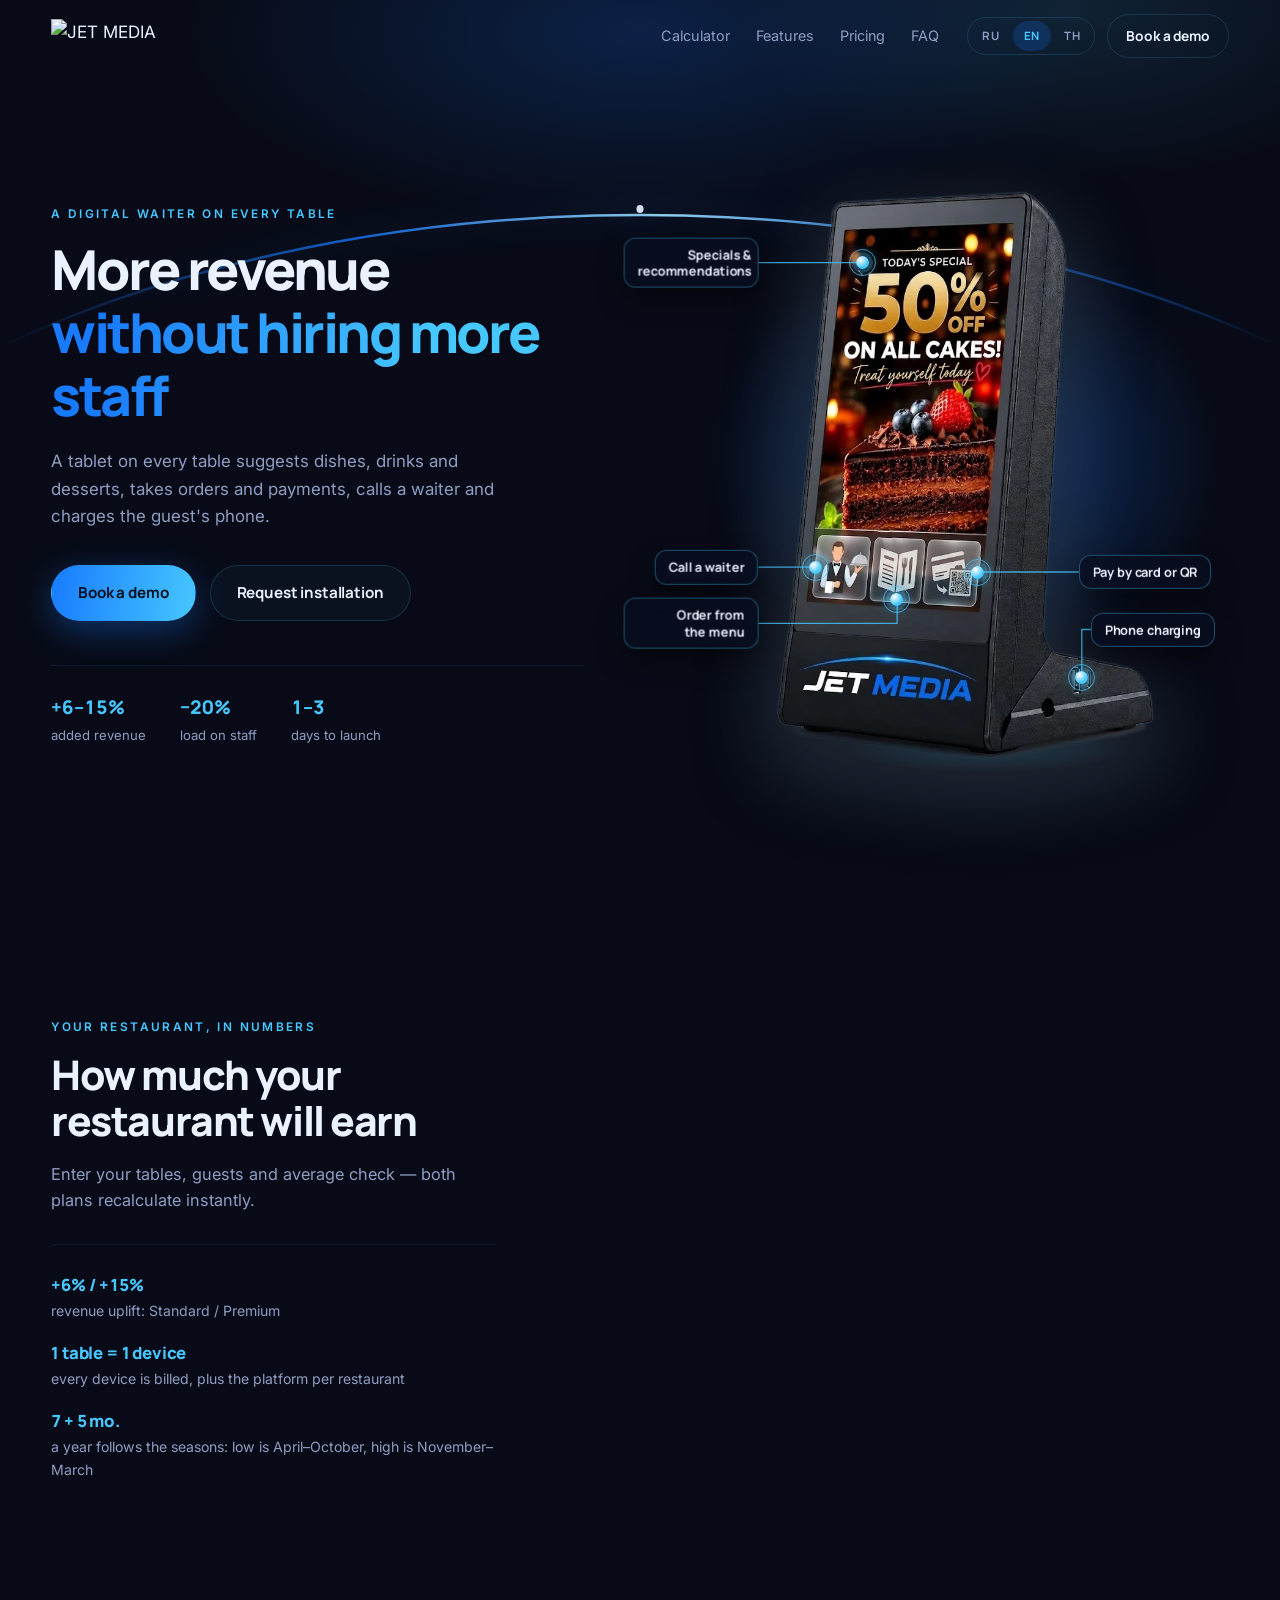
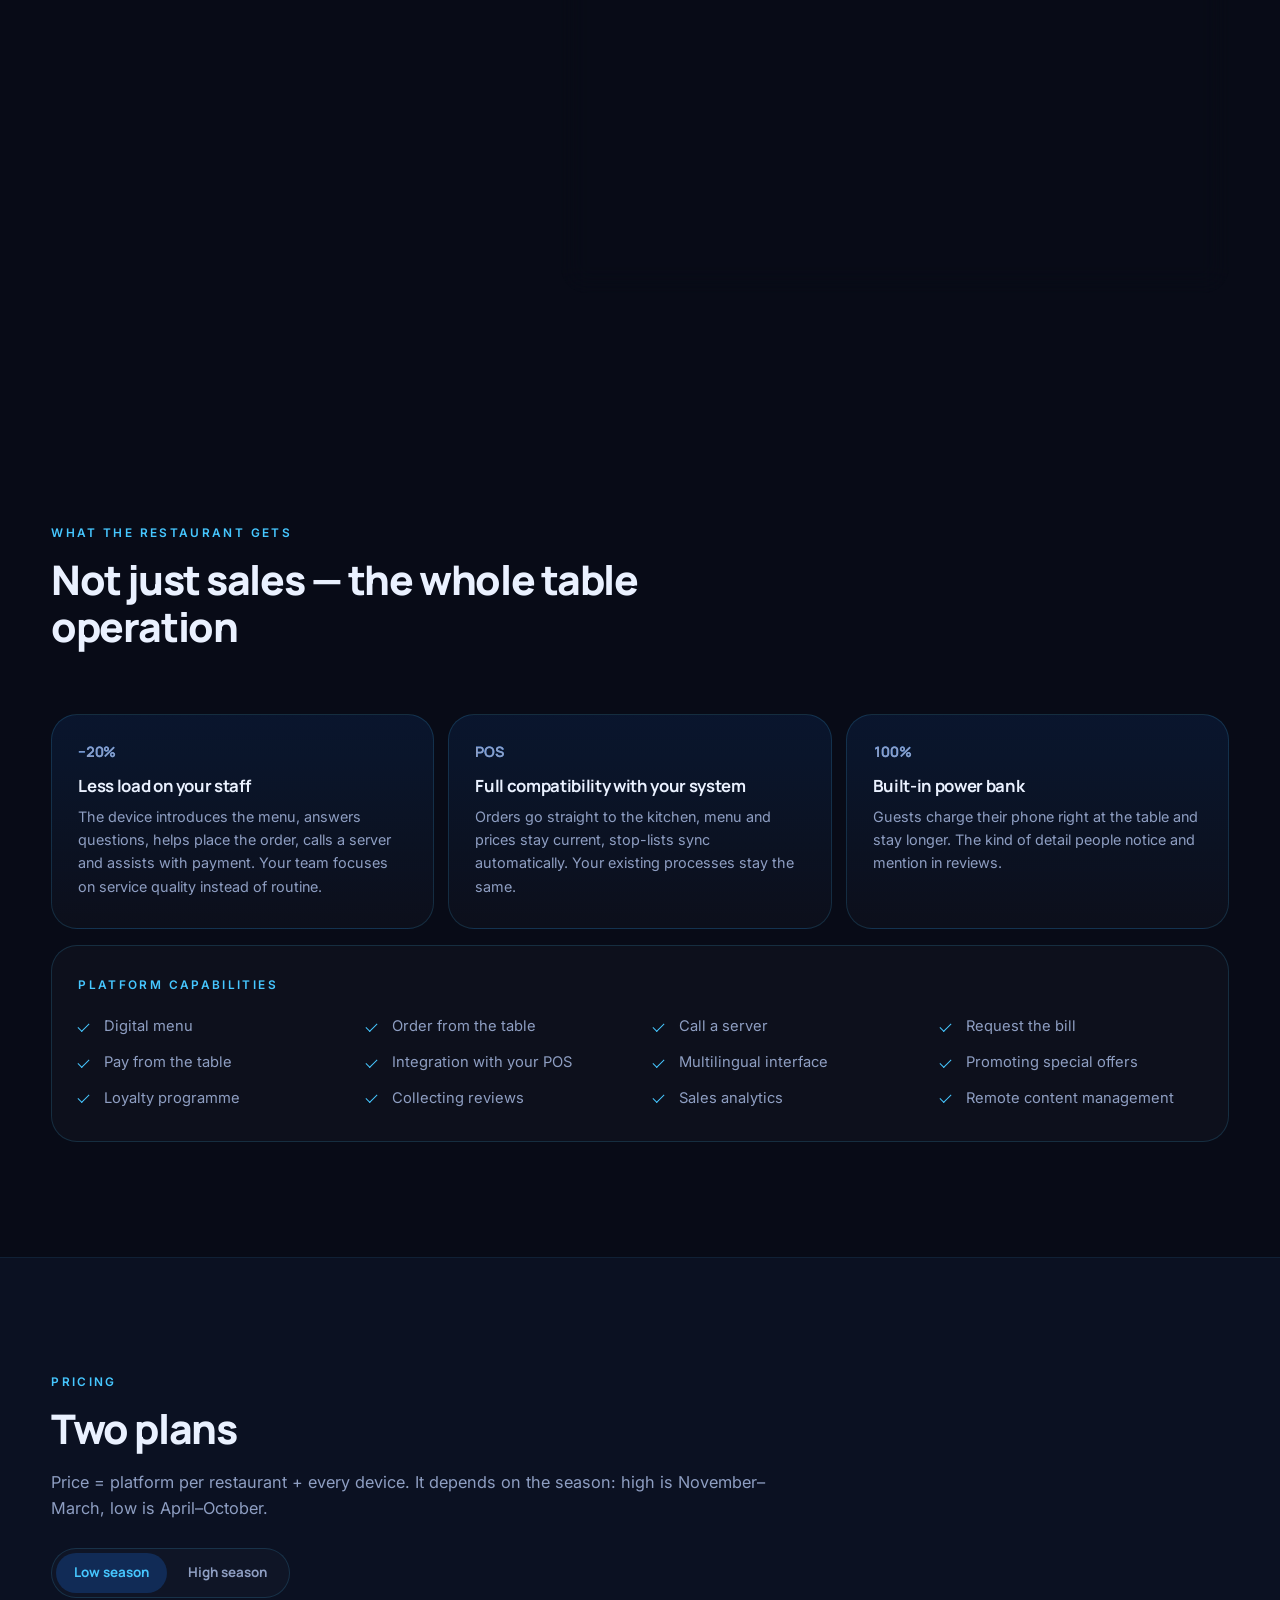
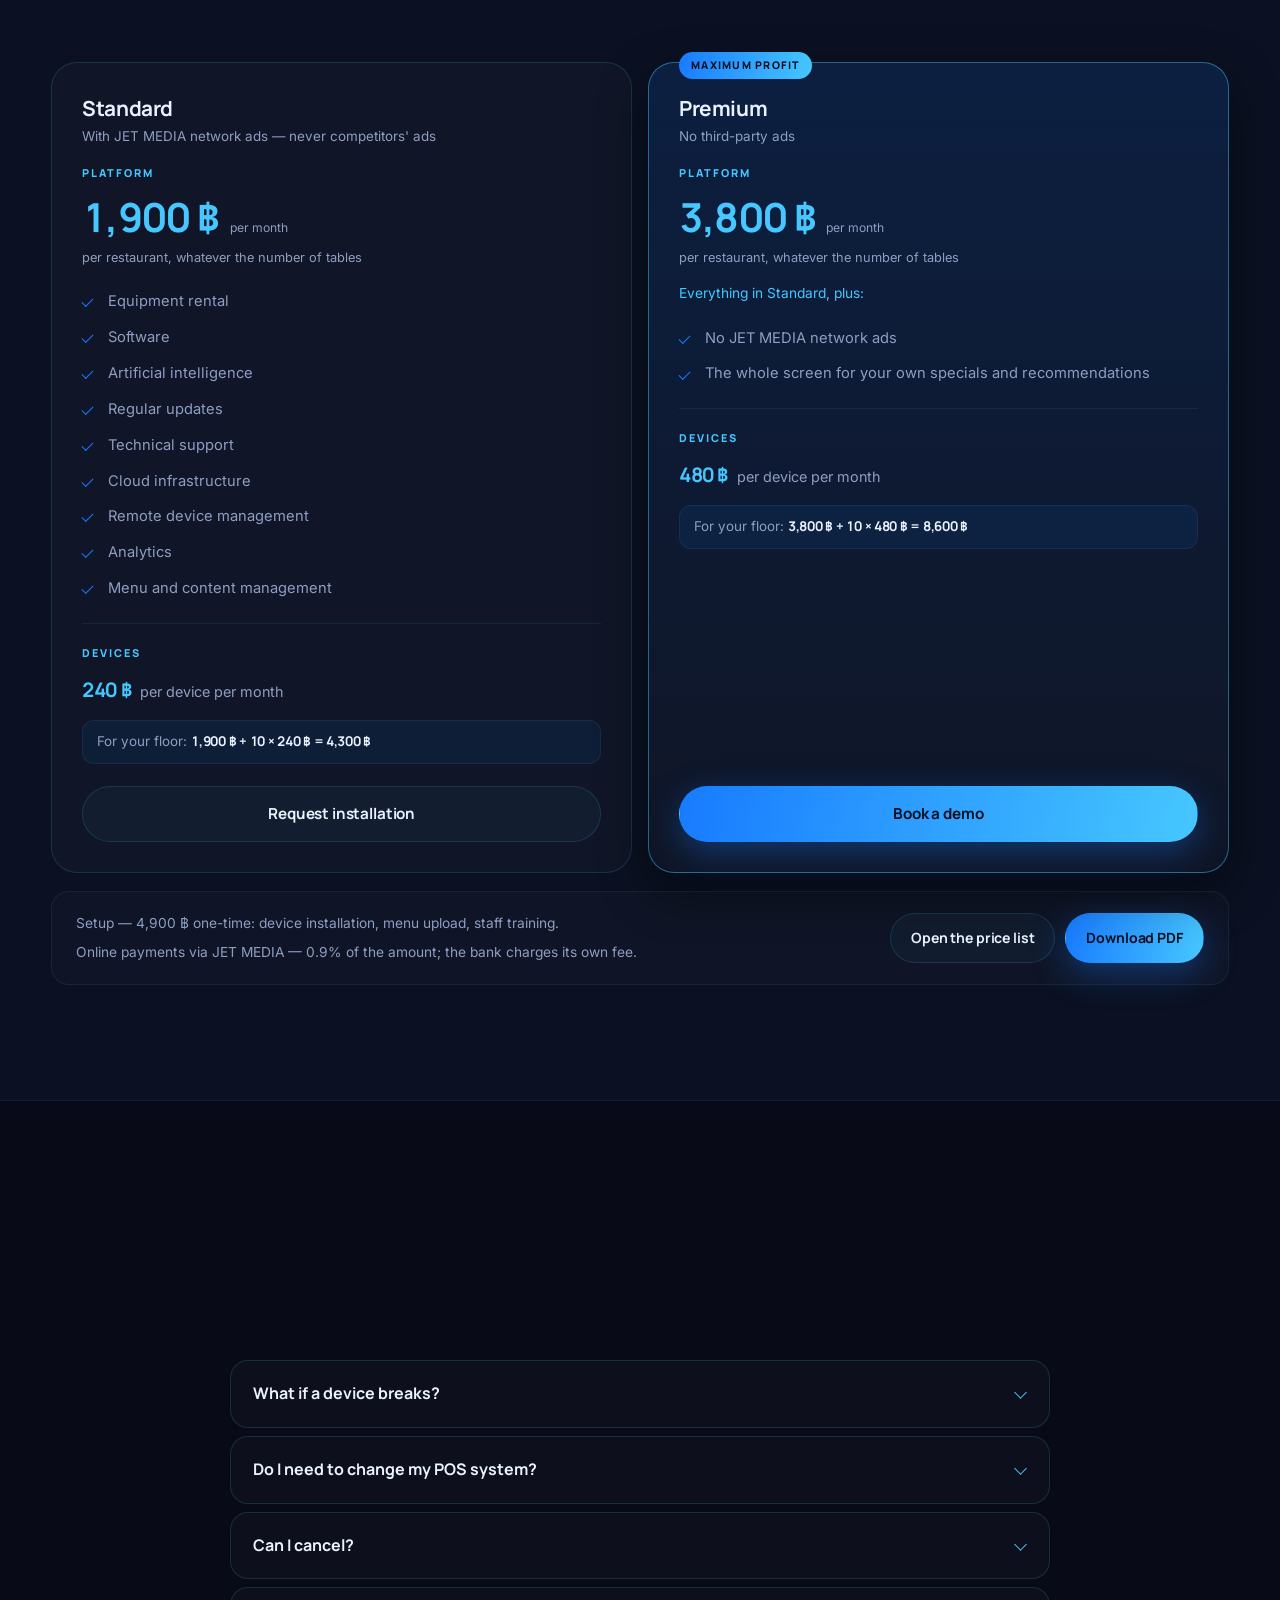
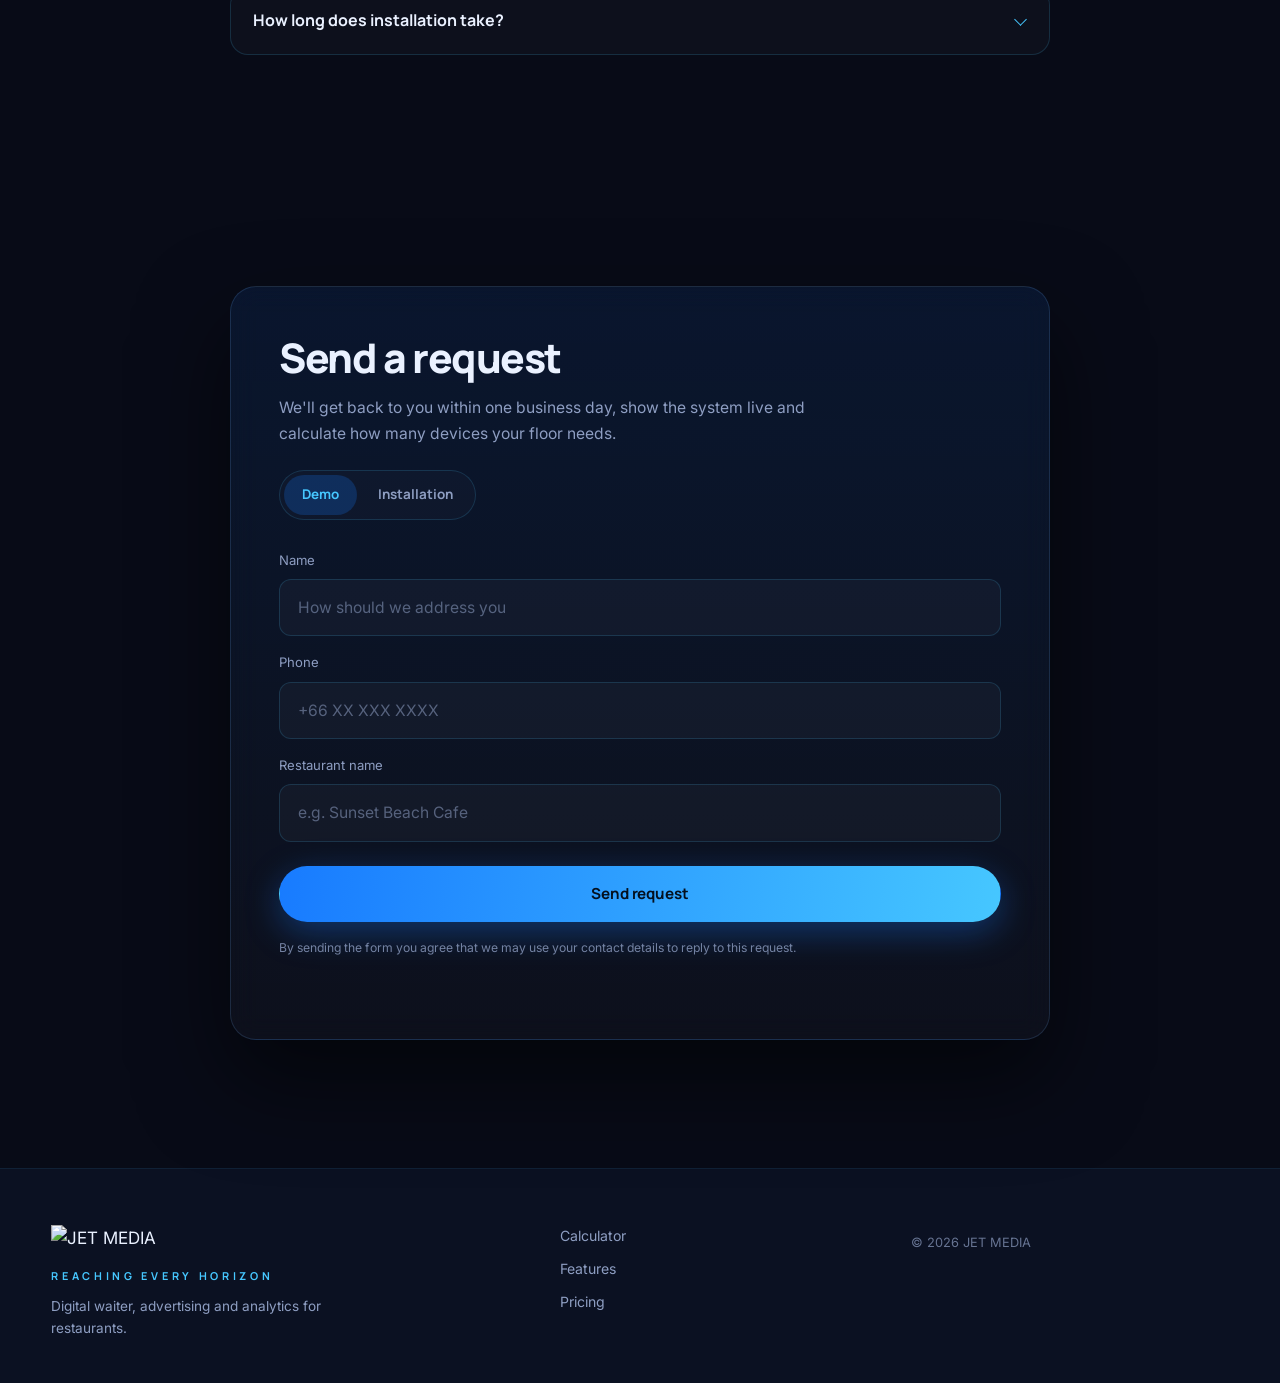
==== commit 9cff79fc: "Price list without freebies: every device billed, printable price list - config.js: CONFIG and the p" ====
--- a/index.html
+++ b/index.html
@@ -50,10 +50,10 @@
   "logo": "https://jetmedia.example/logo.png",
   "description": "Цифровой официант для ресторанов: AI-рекомендации, мультиязычное меню, оплата со стола, отзывы и аналитика продаж.",
   "makesOffer": [
-    { "@type": "Offer", "name": "Standard", "price": "10", "priceCurrency": "USD",
-      "description": "Аренда устройства, электронное меню, вызов официанта, обслуживание оборудования." },
-    { "@type": "Offer", "name": "Premium", "price": "20", "priceCurrency": "USD",
-      "description": "Заказ и оплата со стола, интеграция с системой ресторана, расширенная аналитика, без сторонней рекламы." }
+    { "@type": "Offer", "name": "Standard", "price": "1900", "priceCurrency": "THB",
+      "description": "Платформа от 1 900 ฿ в месяц за ресторан + от 240 ฿ в месяц за каждое устройство. С рекламой сети JET MEDIA, без рекламы конкурентов." },
+    { "@type": "Offer", "name": "Premium", "price": "3800", "priceCurrency": "THB",
+      "description": "Платформа от 3 800 ฿ в месяц за ресторан + от 480 ฿ в месяц за каждое устройство. Без сторонней рекламы." }
   ]
 }
 </script>
@@ -186,6 +186,13 @@
       <p class="eyebrow" data-i18n="calc.eyebrow">Расчёт для вашего зала</p>
       <h2 data-i18n="calc.h2">Сколько заработает ваш ресторан</h2>
       <p class="sec-sub" data-i18n="calc.sub">Укажите число столиков, гостей и средний чек — расчёт по обоим тарифам обновится сразу.</p>
+
+      <!-- Как считает калькулятор: три правила, числа — из CONFIG -->
+      <ul class="calc-how">
+        <li><b class="num" data-claim="uplift-pair">+6% / +15%</b><span data-i18n="calc.how1">прирост к выручке зала: Standard / Premium</span></li>
+        <li><b data-i18n="calc.how2k">1 столик = 1 устройство</b><span data-i18n="calc.how2">платится каждое устройство, плюс платформа за ресторан</span></li>
+        <li><b class="num" data-tpl="calc.how3k">7 + 5 мес.</b><span data-i18n="calc.how3">год считается по сезонам: низкий — апрель–октябрь, высокий — ноябрь–март</span></li>
+      </ul>
     </header>
 
     <!-- ---------- Калькулятор прибыли ---------- -->
@@ -224,13 +231,15 @@
         </div>
       </div>
 
-      <!-- Сезон влияет и на аренду в расчёте, и на цены в тарифах -->
+      <!-- Сезон влияет и на стоимость в расчёте, и на цены в тарифах.
+           В режиме «Год» переключатель прячется: год считается по обоим сезонам. -->
       <div class="calc-season">
-        <span class="calc-season-label" data-i18n="calc.season">Сезон аренды</span>
-        <div class="seg seg-sm" role="group" aria-label="Сезон">
+        <span class="calc-season-label" data-i18n="calc.season">Сезон</span>
+        <div class="seg seg-sm" role="group" aria-label="Сезон" id="calcSeasonSeg">
           <button type="button" class="seg-btn" data-season="low" data-i18n="price.low">Низкий сезон</button>
           <button type="button" class="seg-btn" data-season="high" data-i18n="price.high">Высокий сезон</button>
         </div>
+        <p class="calc-season-year" id="calcYearNote" data-tpl="calc.yearNote" hidden>За год: 7 мес. низкого сезона и 5 мес. высокого</p>
       </div>
 
       <div class="calc-now">
@@ -244,10 +253,10 @@
           <p class="res-cap" data-i18n="calc.gain">Прирост выручки</p>
           <p class="res-value num" id="rStd">+91 800 ฿</p>
           <div class="res-rows">
-            <p class="res-row"><span data-i18n="calc.saas">Абонентская плата (SaaS)</span><b class="num" id="saasStd">−1 900 ฿</b></p>
-            <p class="res-row"><span data-i18n="calc.devices">Аренда устройств</span><b class="num" id="devStd">−1 920 ฿</b></p>
-            <p class="res-row res-total"><span data-total-label>Итого в месяц</span><b class="num" id="costStd">−3 820 ฿</b></p>
-            <p class="res-row res-net"><span data-i18n="calc.net">Чистый результат</span><b class="num" id="netStd">+87 980 ฿</b></p>
+            <p class="res-row"><span data-i18n="calc.saas">Платформа</span><b class="num" id="saasStd">−1 900 ฿</b></p>
+            <p class="res-row"><span><span data-i18n="calc.devices">Устройства</span> <small class="res-hint num" id="devHintStd">10 × 240 ฿</small></span><b class="num" id="devStd">−2 400 ฿</b></p>
+            <p class="res-row res-total"><span data-total-label>Итого в месяц</span><b class="num" id="costStd">−4 300 ฿</b></p>
+            <p class="res-row res-net"><span data-i18n="calc.net">Чистый результат</span><b class="num" id="netStd">+87 500 ฿</b></p>
           </div>
         </div>
         <div class="res res-pro">
@@ -255,13 +264,18 @@
           <p class="res-cap" data-i18n="calc.gain">Прирост выручки</p>
           <p class="res-value num" id="rPrm">+229 500 ฿</p>
           <div class="res-rows">
-            <p class="res-row"><span data-i18n="calc.saas">Абонентская плата (SaaS)</span><b class="num" id="saasPrm">−3 800 ฿</b></p>
-            <p class="res-row"><span data-i18n="calc.devices">Аренда устройств</span><b class="num" id="devPrm">−3 840 ฿</b></p>
-            <p class="res-row res-total"><span data-total-label>Итого в месяц</span><b class="num" id="costPrm">−7 640 ฿</b></p>
-            <p class="res-row res-net"><span data-i18n="calc.net">Чистый результат</span><b class="num" id="netPrm">+221 860 ฿</b></p>
+            <p class="res-row"><span data-i18n="calc.saas">Платформа</span><b class="num" id="saasPrm">−3 800 ฿</b></p>
+            <p class="res-row"><span><span data-i18n="calc.devices">Устройства</span> <small class="res-hint num" id="devHintPrm">10 × 480 ฿</small></span><b class="num" id="devPrm">−4 800 ฿</b></p>
+            <p class="res-row res-total"><span data-total-label>Итого в месяц</span><b class="num" id="costPrm">−8 600 ฿</b></p>
+            <p class="res-row res-net"><span data-i18n="calc.net">Чистый результат</span><b class="num" id="netPrm">+220 900 ฿</b></p>
           </div>
         </div>
       </div>
+
+      <p class="calc-note">
+        <span data-tpl="calc.note">Разово: подключение — 4 900 ฿. Онлайн-оплата — 0,9% от платежа.</span>
+        <a href="price.html" data-price-page data-i18n="price.open">Открыть прайс-лист</a>
+      </p>
     </div>
   </div>
 </section>
@@ -333,9 +347,10 @@
       <article class="plan reveal">
         <div class="plan-top">
           <h3 class="plan-name">Standard</h3>
-          <p class="plan-k" data-plan-k>SaaS</p>
+          <p class="plan-sub" data-i18n="price.subStd">С рекламой сети JET MEDIA — без рекламы конкурентов</p>
+          <p class="plan-k" data-i18n="price.platformK">Платформа</p>
           <p class="plan-price"><span class="num" id="priceStd">1 900 ฿</span><small><span data-i18n="price.per">в месяц</span></small></p>
-          <p class="plan-example" data-i18n="price.saasNote">Абонентская плата за платформу</p>
+          <p class="plan-example" data-i18n="price.saasNote">за ресторан, не зависит от числа столиков</p>
         </div>
         <ul class="plan-list">
           <li data-i18n="price.s1">Аренда оборудования</li>
@@ -350,8 +365,8 @@
         </ul>
         <div class="plan-devices">
           <p class="plan-k" data-i18n="price.devicesK">Устройства</p>
-          <p class="plan-devices-free"><span data-claim="free-devices">2</span> <span data-i18n="price.freeDevices">устройства — бесплатно</span></p>
-          <p class="plan-devices-price"><span data-i18n="price.then">Далее</span> <b class="num" id="devPriceStd">240 ฿</b> <span data-i18n="price.perDevice">за устройство в месяц</span></p>
+          <p class="plan-devices-price"><b class="num" id="devPriceStd">240 ฿</b> <span data-i18n="price.perDevice">за каждое устройство в месяц</span></p>
+          <p class="plan-calc"><span data-i18n="price.yourHall">Для вашего зала:</span> <span class="num" id="exampleStd">1 900 ฿ + 10 × 240 ฿ = 4 300 ฿</span></p>
         </div>
         <a class="btn btn-line plan-cta" href="#request" data-request-type="install" data-i18n="price.ctaStd">Заказать установку</a>
       </article>
@@ -360,26 +375,36 @@
         <span class="plan-badge" data-i18n="price.badge">Максимум прибыли</span>
         <div class="plan-top">
           <h3 class="plan-name">Premium</h3>
-          <p class="plan-k" data-plan-k>SaaS</p>
+          <p class="plan-sub" data-i18n="price.subPrm">Без сторонней рекламы</p>
+          <p class="plan-k" data-i18n="price.platformK">Платформа</p>
           <p class="plan-price"><span class="num" id="pricePrm">3 800 ฿</span><small><span data-i18n="price.per">в месяц</span></small></p>
-          <p class="plan-example" data-i18n="price.saasNote">Абонентская плата за платформу</p>
+          <p class="plan-example" data-i18n="price.saasNote">за ресторан, не зависит от числа столиков</p>
           <p class="plan-note" data-i18n="price.all">Всё из Standard, плюс:</p>
         </div>
         <ul class="plan-list">
           <li data-i18n="price.p1">Без рекламы сети JET MEDIA</li>
+          <li data-i18n="price.p2">Экран полностью под ваши акции и рекомендации</li>
         </ul>
         <div class="plan-devices">
           <p class="plan-k" data-i18n="price.devicesK">Устройства</p>
-          <p class="plan-devices-free"><span data-claim="free-devices">2</span> <span data-i18n="price.freeDevices">устройства — бесплатно</span></p>
-          <p class="plan-devices-price"><span data-i18n="price.then">Далее</span> <b class="num" id="devPricePrm">480 ฿</b> <span data-i18n="price.perDevice">за устройство в месяц</span></p>
+          <p class="plan-devices-price"><b class="num" id="devPricePrm">480 ฿</b> <span data-i18n="price.perDevice">за каждое устройство в месяц</span></p>
+          <p class="plan-calc"><span data-i18n="price.yourHall">Для вашего зала:</span> <span class="num" id="examplePrm">3 800 ฿ + 10 × 480 ฿ = 8 600 ฿</span></p>
         </div>
         <a class="btn btn-primary plan-cta" href="#request" data-request-type="demo" data-i18n="price.ctaPrm">Заказать демонстрацию</a>
       </article>
     </div>
 
-    <p class="plans-note reveal">
-      <span data-i18n="price.trialA">Первые</span> <span data-claim="trial-months">2</span> <span data-i18n="price.trialB">месяца — бесплатно, включая установку и обучение персонала.</span>
-    </p>
+    <!-- Разовые услуги и прайс-лист. PDF-ссылка меняется вместе с языком сайта -->
+    <div class="plans-note reveal">
+      <div class="plans-terms">
+        <p data-tpl="price.noteSetup">Подключение и настройка — 4 900 ฿ разово: установка устройств, загрузка меню, обучение персонала.</p>
+        <p data-tpl="price.notePay">Онлайн-оплата через JET MEDIA — 0,9% от суммы платежа; комиссия банка — по его тарифу.</p>
+      </div>
+      <div class="plans-actions">
+        <a class="btn btn-line" href="price.html" data-price-page data-i18n="price.open">Открыть прайс-лист</a>
+        <a class="btn btn-primary" href="price-ru.pdf" download="JET-MEDIA-price-RU.pdf" data-price-pdf data-i18n="price.pdf">Скачать PDF</a>
+      </div>
+    </div>
   </div>
 </section>
 
@@ -481,6 +506,7 @@
   </div>
 </footer>
 
+<script src="config.js" defer></script>
 <script src="script.js" defer></script>
 </body>
 </html>
--- a/styles.css
+++ b/styles.css
@@ -57,6 +57,7 @@
 }
 
 img,svg{ max-width:100%; display:block; }
+[hidden]{ display:none !important; }
 a{ color:inherit; text-decoration:none; }
 ul,ol{ margin:0; padding:0; list-style:none; }
 button,input{ font:inherit; color:inherit; }
@@ -341,6 +342,10 @@
 }
 /* Заголовок остаётся на виду, пока листаете высокий калькулятор */
 .calc-intro{ margin-bottom:0; position:sticky; top:110px; }
+.calc-how{ display:grid; gap:16px; margin-top:30px; padding-top:26px; border-top:1px solid var(--line-soft); }
+.calc-how li{ display:grid; gap:2px; }
+.calc-how b{ font-family:var(--display); font-weight:800; font-size:1.05rem; color:var(--electric); letter-spacing:-.01em; }
+.calc-how span{ font-size:.88rem; color:var(--muted); }
 
 /* ---------------- 8. Калькулятор ---------------- */
 .calc{ padding:clamp(24px, 3vw, 34px); }
@@ -409,6 +414,8 @@
   flex-wrap:wrap; margin-top:24px;
 }
 .calc-season-label{ font-size:.88rem; color:var(--muted); }
+/* В режиме «Год» вместо переключателя сезона — пояснение, как считается год */
+.calc-season-year{ font-size:.8rem; color:var(--electric); text-align:right; }
 
 /* Аренда и чистый результат под приростом выручки */
 .res-rows{
@@ -421,6 +428,7 @@
   font-size:.78rem; color:var(--muted);
 }
 .res-row b{ font-size:.88rem; color:var(--text); white-space:nowrap; }
+.res-hint{ font-size:.72rem; font-weight:600; color:var(--muted); opacity:.8; white-space:nowrap; }
 .res-total{
   margin-top:2px; padding-top:8px;
   border-top:1px solid var(--line-soft);
@@ -430,6 +438,13 @@
 .res-net{ padding-top:2px; }
 .res-net b{ color:var(--electric); }
 .res-net b.neg{ color:#FF8F9B; }
+
+/* Сноска под расчётом: разовые услуги и ссылка на прайс-лист */
+.calc-note{
+  margin-top:16px; font-size:.78rem; color:var(--muted); line-height:1.6;
+}
+.calc-note a{ color:var(--electric); white-space:nowrap; border-bottom:1px solid rgba(70,199,255,.35); }
+.calc-note a:hover{ border-bottom-color:var(--electric); }
 
 /* ---------------- 9. Секции ---------------- */
 .section{ padding:clamp(72px, 9vw, 126px) 0; }
@@ -512,8 +527,9 @@
   padding:5px 12px; border-radius:100px;
 }
 .plan-name{ font-size:1.3rem; }
+.plan-sub{ margin-top:6px; font-size:.84rem; color:var(--muted); }
 .plan-price{ display:flex; align-items:baseline; gap:10px; margin-top:14px; }
-.plan-price span:first-child{
+.plan-price > span:first-child{
   font-size:clamp(1.75rem, 3.4vw, 2.5rem); line-height:1.05; color:var(--electric);
   white-space:nowrap;
 }
@@ -531,9 +547,15 @@
   padding-top:20px; border-top:1px solid var(--line-soft);
 }
 .plan-devices .plan-k{ margin-top:0; }
-.plan-devices-free{ margin-top:12px; font-size:.9rem; color:var(--text); }
-.plan-devices-price{ margin-top:6px; font-size:.88rem; color:var(--muted); }
-.plan-devices-price b{ color:var(--electric); font-weight:700; }
+.plan-devices-price{ margin-top:12px; font-size:.9rem; color:var(--muted); }
+.plan-devices-price b{ font-size:1.25rem; color:var(--electric); font-weight:700; margin-right:4px; }
+/* Пример для зала из калькулятора: формула целиком, без округлений */
+.plan-calc{
+  margin-top:14px; padding:10px 14px; border-radius:var(--r-s);
+  background:rgba(24,123,255,.08); border:1px solid var(--line-soft);
+  font-size:.84rem; color:var(--muted);
+}
+.plan-calc .num{ color:var(--text); white-space:nowrap; }
 .plan-list{ display:grid; gap:12px; }
 .plan-list li{ position:relative; padding-left:26px; font-size:.92rem; color:var(--muted); }
 .plan-list li::before{
@@ -544,14 +566,17 @@
 }
 .plan-cta{ margin-top:auto; width:100%; }
 
-/* Сноска под тарифами: доплата за устройства и бесплатный период */
+/* Под тарифами: разовые услуги и прайс-лист (открыть / скачать PDF) */
 .plans-note{
-  margin-top:18px; padding:18px 22px;
+  margin-top:18px; padding:20px 24px;
+  display:flex; align-items:center; justify-content:space-between; gap:18px 28px; flex-wrap:wrap;
   border:1px solid var(--line-soft); border-radius:var(--r-m);
   background:rgba(255,255,255,.02);
-  font-size:.85rem; color:var(--muted); line-height:1.7;
-}
-.plans-note [data-claim]{ color:var(--electric); font-weight:600; }
+  font-size:.86rem; color:var(--muted); line-height:1.65;
+}
+.plans-terms{ display:grid; gap:6px; flex:1 1 420px; }
+.plans-actions{ display:flex; flex-wrap:wrap; gap:10px; }
+.plans-actions .btn{ padding:12px 20px; font-size:.88rem; }
 
 /* ---------------- 13. FAQ ---------------- */
 .faq{ display:grid; gap:8px; }
@@ -700,6 +725,7 @@
 
 @media (max-width: 520px){
   .calc-result{ grid-template-columns:1fr; }
+  .plans-actions, .plans-actions .btn{ width:100%; }
   .hero-cta .btn{ width:100%; }
   .hero-trust{ gap:14px 24px; }
   .seg-btn{ padding:9px 14px; font-size:.8rem; }
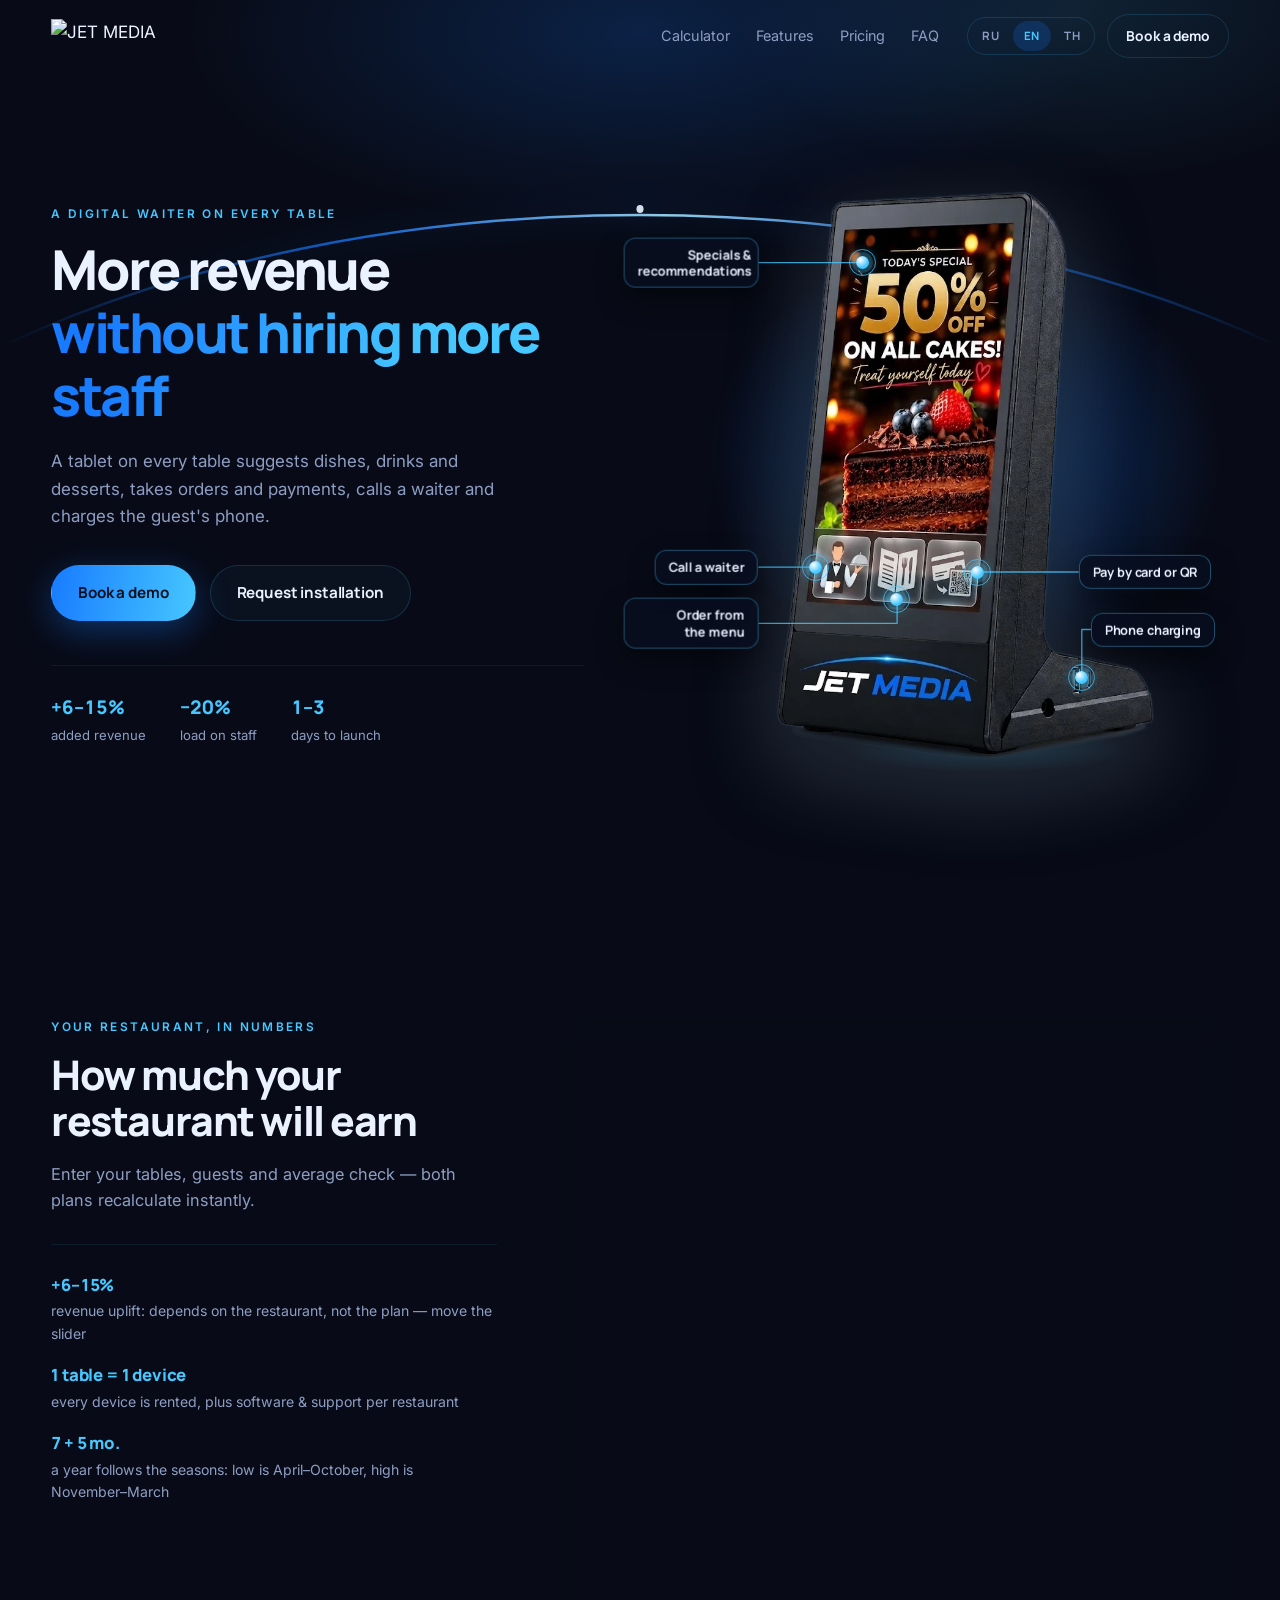
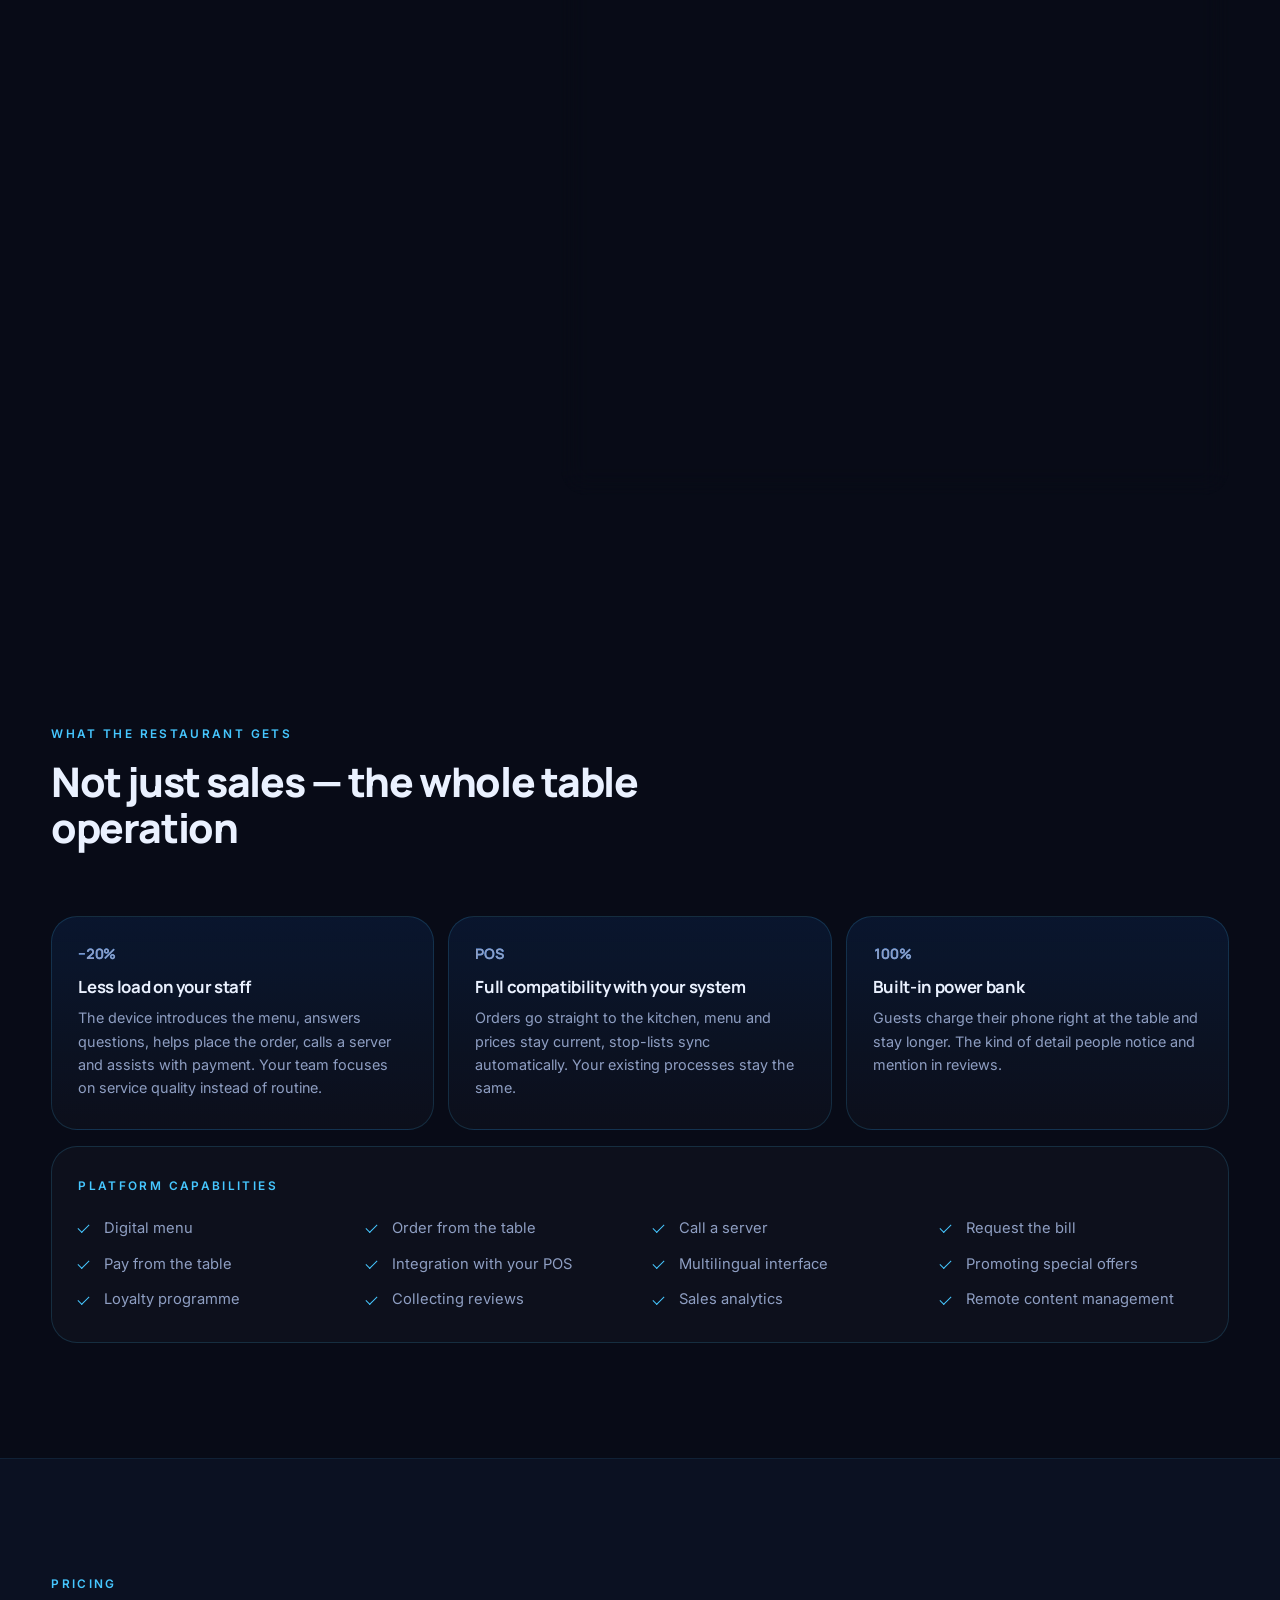
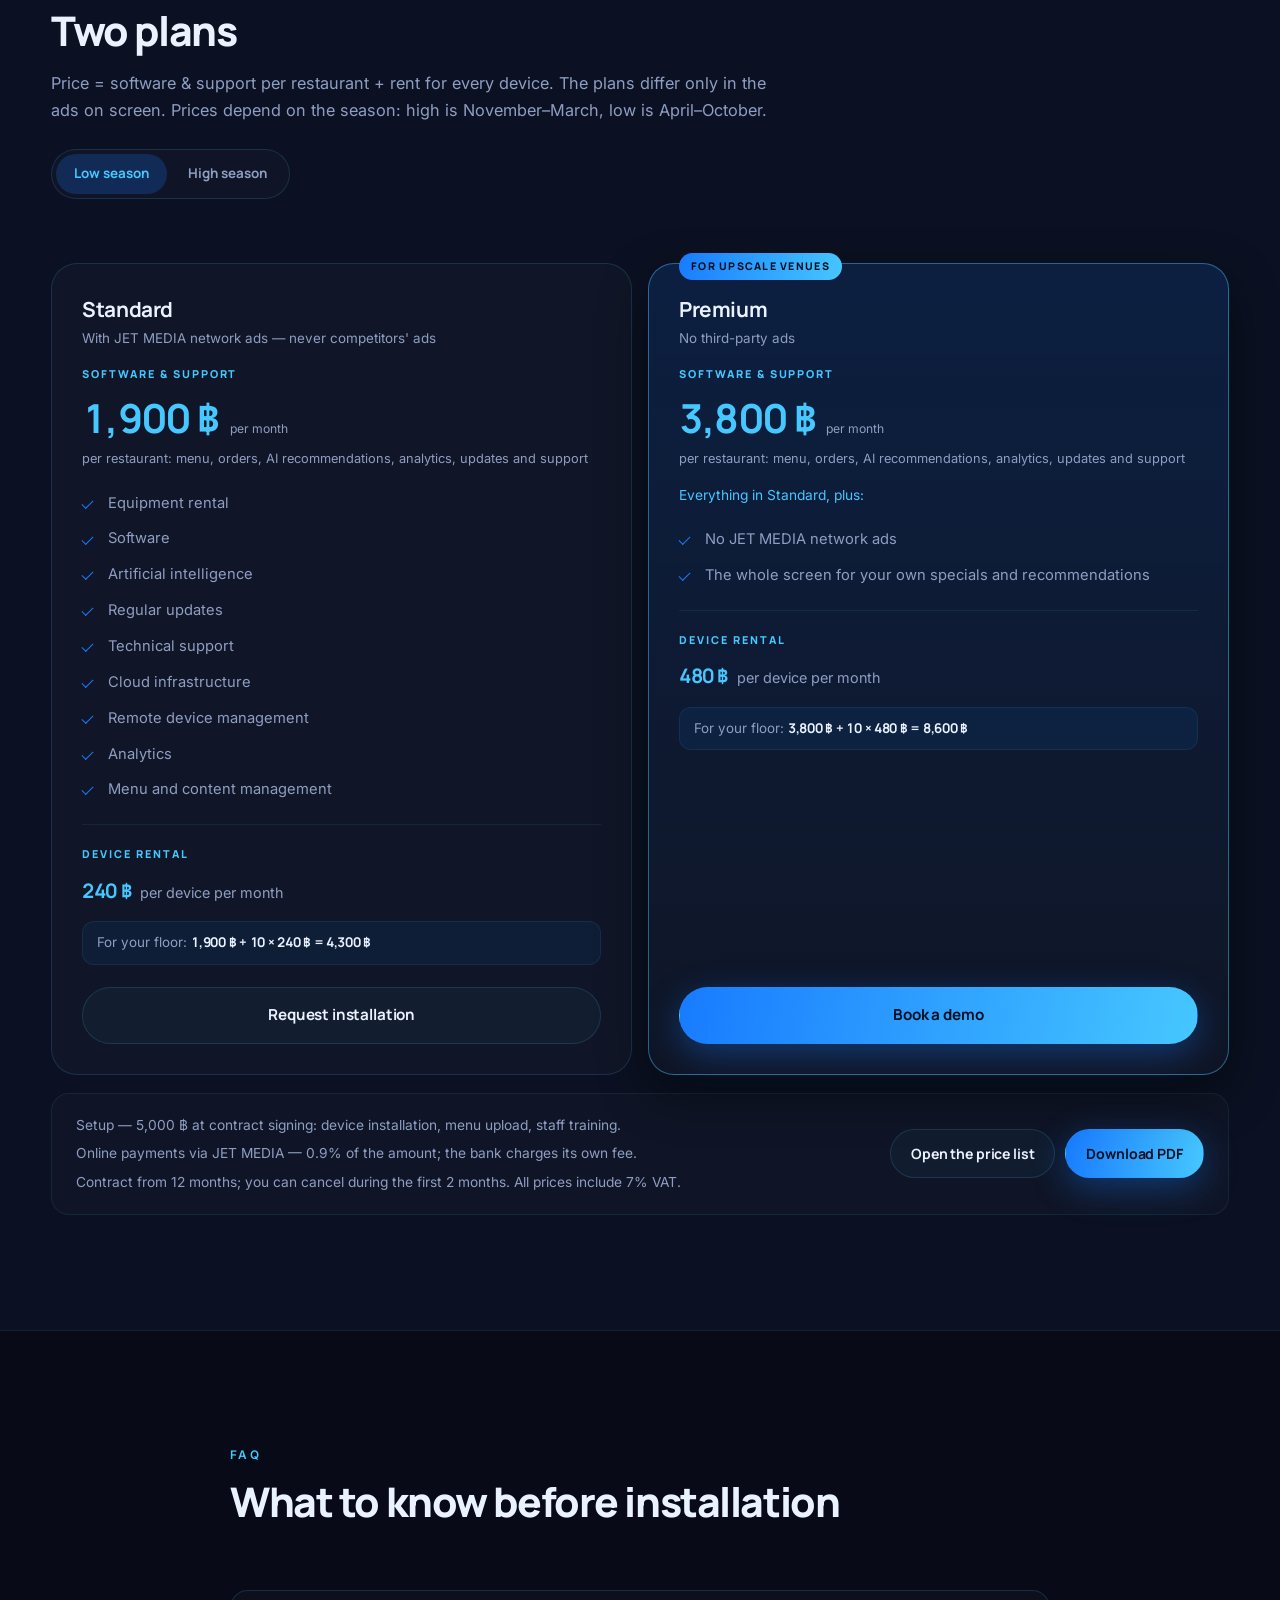
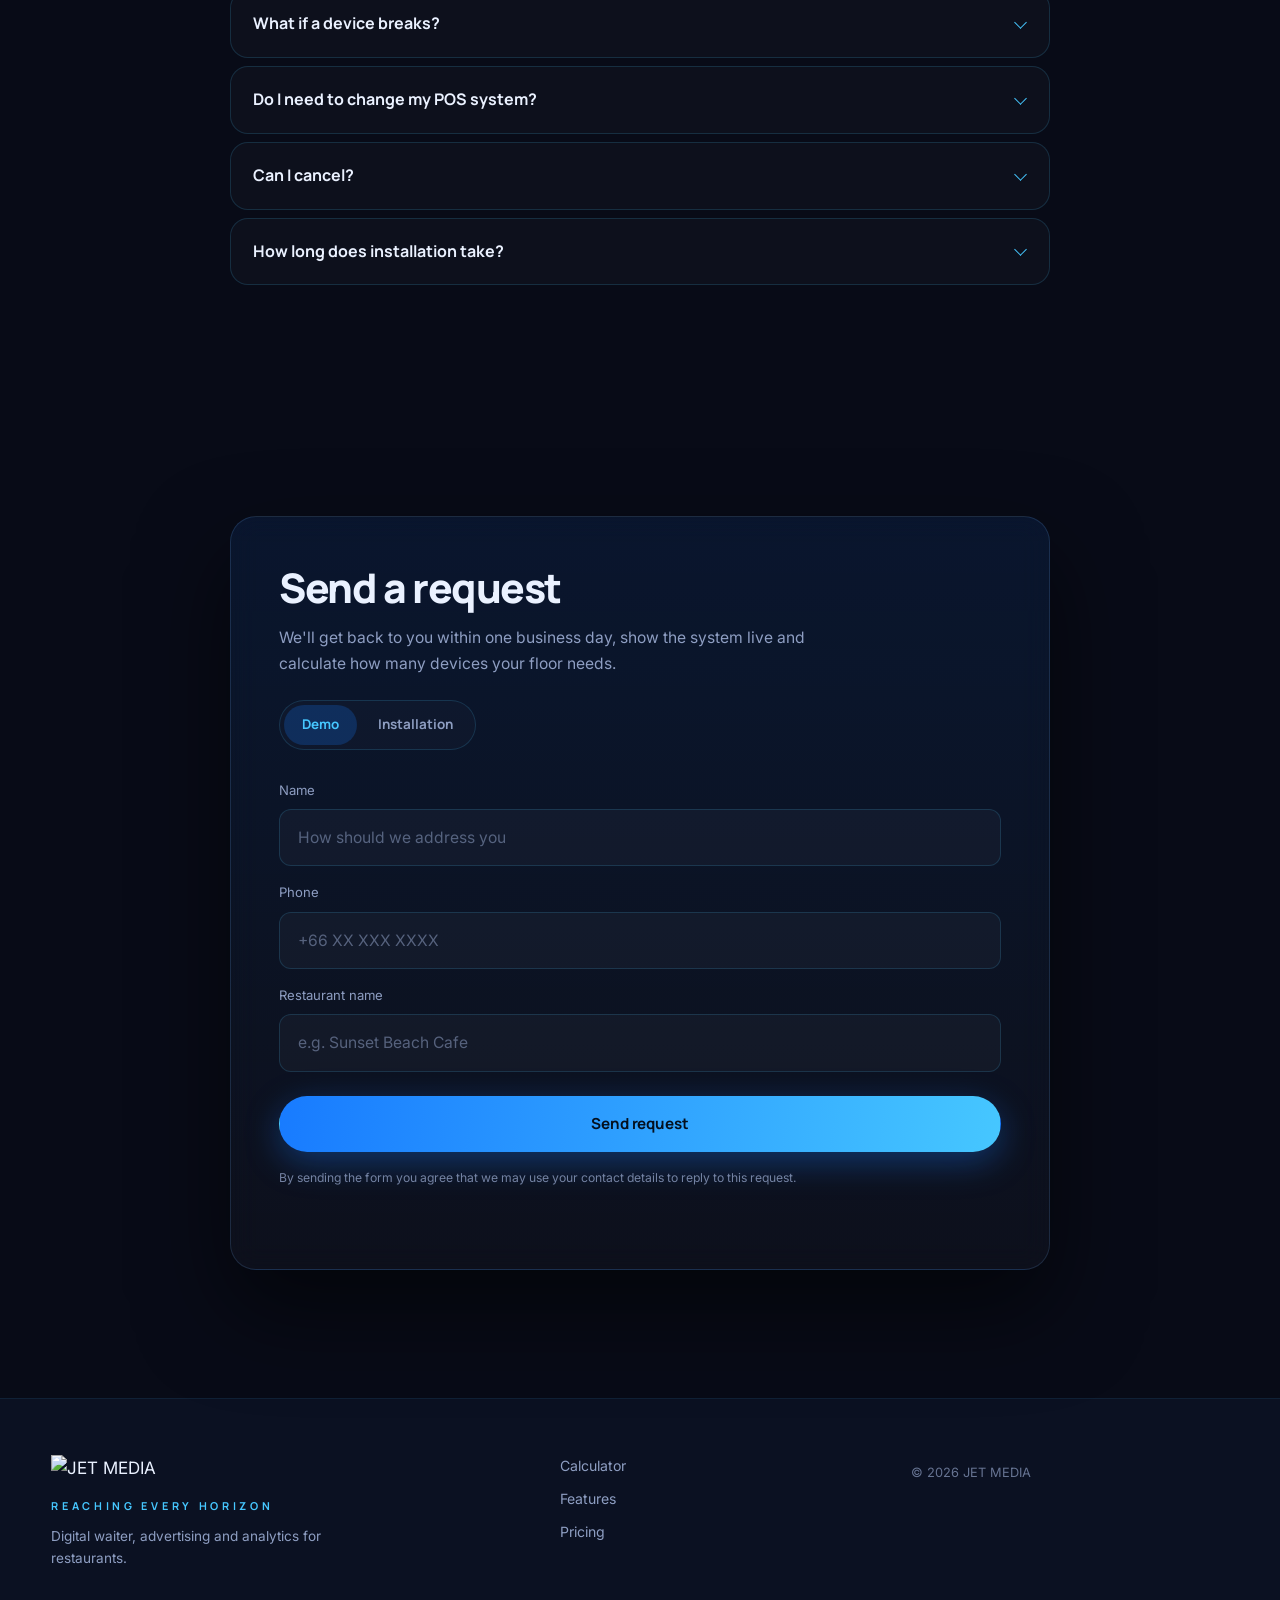
==== commit 0719c2c8: "Apply approved pricing terms: uplift slider, software & support, contract - Revenue uplift is a slid" ====
--- a/index.html
+++ b/index.html
@@ -51,9 +51,9 @@
   "description": "Цифровой официант для ресторанов: AI-рекомендации, мультиязычное меню, оплата со стола, отзывы и аналитика продаж.",
   "makesOffer": [
     { "@type": "Offer", "name": "Standard", "price": "1900", "priceCurrency": "THB",
-      "description": "Платформа от 1 900 ฿ в месяц за ресторан + от 240 ฿ в месяц за каждое устройство. С рекламой сети JET MEDIA, без рекламы конкурентов." },
+      "description": "Софт и поддержка от 1 900 ฿ в месяц за ресторан + аренда устройства от 240 ฿ в месяц за каждое. С рекламой сети JET MEDIA, без рекламы конкурентов. Цены с НДС 7%." },
     { "@type": "Offer", "name": "Premium", "price": "3800", "priceCurrency": "THB",
-      "description": "Платформа от 3 800 ฿ в месяц за ресторан + от 480 ฿ в месяц за каждое устройство. Без сторонней рекламы." }
+      "description": "Софт и поддержка от 3 800 ฿ в месяц за ресторан + аренда устройства от 480 ฿ в месяц за каждое. Без сторонней рекламы. Цены с НДС 7%." }
   ]
 }
 </script>
@@ -189,8 +189,8 @@
 
       <!-- Как считает калькулятор: три правила, числа — из CONFIG -->
       <ul class="calc-how">
-        <li><b class="num" data-claim="uplift-pair">+6% / +15%</b><span data-i18n="calc.how1">прирост к выручке зала: Standard / Premium</span></li>
-        <li><b data-i18n="calc.how2k">1 столик = 1 устройство</b><span data-i18n="calc.how2">платится каждое устройство, плюс платформа за ресторан</span></li>
+        <li><b class="num" data-claim="uplift-range">+6–15%</b><span data-i18n="calc.how1">прирост выручки: зависит от ресторана, а не от тарифа — двигайте ползунок</span></li>
+        <li><b data-i18n="calc.how2k">1 столик = 1 устройство</b><span data-i18n="calc.how2">платится аренда каждого устройства, плюс софт и поддержка за ресторан</span></li>
         <li><b class="num" data-tpl="calc.how3k">7 + 5 мес.</b><span data-i18n="calc.how3">год считается по сезонам: низкий — апрель–октябрь, высокий — ноябрь–март</span></li>
       </ul>
     </header>
@@ -229,6 +229,16 @@
           </label>
           <input type="range" id="sCheck" min="100" max="5000" step="10" value="850" aria-label="Средний чек">
         </div>
+
+        <!-- Прирост у каждого ресторана свой: клиент или менеджер двигает ползунок на переговорах -->
+        <div class="field">
+          <label class="field-top" for="sUplift">
+            <span data-i18n="calc.uplift">Прирост выручки</span>
+            <output class="val num" id="oUplift">+6%</output>
+          </label>
+          <input type="range" id="sUplift" min="6" max="15" step="1" value="6" aria-label="Прирост выручки, %">
+          <p class="field-note" data-tpl="calc.upliftNote">Зависит от настройки меню и акций, слаженности работы персонала — не от тарифа. Диапазон 6–15% — по статистике.</p>
+        </div>
       </div>
 
       <!-- Сезон влияет и на стоимость в расчёте, и на цены в тарифах.
@@ -247,33 +257,39 @@
         <b class="num" id="rNow">1 530 000 ฿</b>
       </div>
 
+      <!-- Прирост один для обоих тарифов: они отличаются только расходами -->
+      <div class="calc-gain">
+        <span><span data-i18n="calc.gain">Прирост выручки</span> <em class="num" id="rGainPct">+6%</em></span>
+        <b class="num" id="rGain">+91 800 ฿</b>
+      </div>
+
       <div class="calc-result">
         <div class="res">
-          <p class="res-label"><span data-i18n="calc.standard">Standard</span> <em class="num" data-claim="uplift-std">+6%</em></p>
-          <p class="res-cap" data-i18n="calc.gain">Прирост выручки</p>
-          <p class="res-value num" id="rStd">+91 800 ฿</p>
+          <p class="res-label" data-i18n="calc.standard">Standard</p>
+          <p class="res-sub" data-i18n="calc.stdSub">с рекламой сети JET MEDIA</p>
+          <p class="res-cap" data-i18n="calc.net">Чистый результат</p>
+          <p class="res-value num" id="netStd">+87 500 ฿</p>
           <div class="res-rows">
-            <p class="res-row"><span data-i18n="calc.saas">Платформа</span><b class="num" id="saasStd">−1 900 ฿</b></p>
-            <p class="res-row"><span><span data-i18n="calc.devices">Устройства</span> <small class="res-hint num" id="devHintStd">10 × 240 ฿</small></span><b class="num" id="devStd">−2 400 ฿</b></p>
-            <p class="res-row res-total"><span data-total-label>Итого в месяц</span><b class="num" id="costStd">−4 300 ฿</b></p>
-            <p class="res-row res-net"><span data-i18n="calc.net">Чистый результат</span><b class="num" id="netStd">+87 500 ฿</b></p>
+            <p class="res-row"><span data-i18n="calc.saas">Софт и поддержка</span><b class="num" id="saasStd">−1 900 ฿</b></p>
+            <p class="res-row"><span><span data-i18n="calc.devices">Аренда устройств</span> <small class="res-hint num" id="devHintStd">10 × 240 ฿</small></span><b class="num" id="devStd">−2 400 ฿</b></p>
+            <p class="res-row res-total"><span data-total-label>Расходы в месяц</span><b class="num" id="costStd">−4 300 ฿</b></p>
           </div>
         </div>
         <div class="res res-pro">
-          <p class="res-label"><span data-i18n="calc.premium">Premium</span> <em class="num" data-claim="uplift-prm">+15%</em></p>
-          <p class="res-cap" data-i18n="calc.gain">Прирост выручки</p>
-          <p class="res-value num" id="rPrm">+229 500 ฿</p>
+          <p class="res-label" data-i18n="calc.premium">Premium</p>
+          <p class="res-sub" data-i18n="calc.prmSub">без сторонней рекламы</p>
+          <p class="res-cap" data-i18n="calc.net">Чистый результат</p>
+          <p class="res-value num" id="netPrm">+83 200 ฿</p>
           <div class="res-rows">
-            <p class="res-row"><span data-i18n="calc.saas">Платформа</span><b class="num" id="saasPrm">−3 800 ฿</b></p>
-            <p class="res-row"><span><span data-i18n="calc.devices">Устройства</span> <small class="res-hint num" id="devHintPrm">10 × 480 ฿</small></span><b class="num" id="devPrm">−4 800 ฿</b></p>
-            <p class="res-row res-total"><span data-total-label>Итого в месяц</span><b class="num" id="costPrm">−8 600 ฿</b></p>
-            <p class="res-row res-net"><span data-i18n="calc.net">Чистый результат</span><b class="num" id="netPrm">+220 900 ฿</b></p>
+            <p class="res-row"><span data-i18n="calc.saas">Софт и поддержка</span><b class="num" id="saasPrm">−3 800 ฿</b></p>
+            <p class="res-row"><span><span data-i18n="calc.devices">Аренда устройств</span> <small class="res-hint num" id="devHintPrm">10 × 480 ฿</small></span><b class="num" id="devPrm">−4 800 ฿</b></p>
+            <p class="res-row res-total"><span data-total-label>Расходы в месяц</span><b class="num" id="costPrm">−8 600 ฿</b></p>
           </div>
         </div>
       </div>
 
       <p class="calc-note">
-        <span data-tpl="calc.note">Разово: подключение — 4 900 ฿. Онлайн-оплата — 0,9% от платежа.</span>
+        <span data-tpl="calc.note">При подписании договора: подключение — 5 000 ฿. Онлайн-оплата — 0,9% от платежа. Цены с НДС 7%.</span>
         <a href="price.html" data-price-page data-i18n="price.open">Открыть прайс-лист</a>
       </p>
     </div>
@@ -336,7 +352,7 @@
     <header class="sec-head reveal">
       <p class="eyebrow" data-i18n="price.eyebrow">Тарифы</p>
       <h2 data-i18n="price.title">Два тарифа</h2>
-      <p class="sec-sub" data-i18n="price.sub">Стоимость складывается из двух частей: абонентская плата за платформу и аренда устройств.</p>
+      <p class="sec-sub" data-i18n="price.sub">Стоимость = софт и поддержка за ресторан + аренда каждого устройства. Тарифы отличаются только рекламой на экране. Цена зависит от сезона: высокий — ноябрь–март, низкий — апрель–октябрь.</p>
       <div class="seg seg-season" role="group" aria-label="Сезон">
         <button type="button" class="seg-btn" data-season="low" data-i18n="price.low">Низкий сезон</button>
         <button type="button" class="seg-btn" data-season="high" data-i18n="price.high">Высокий сезон</button>
@@ -348,9 +364,9 @@
         <div class="plan-top">
           <h3 class="plan-name">Standard</h3>
           <p class="plan-sub" data-i18n="price.subStd">С рекламой сети JET MEDIA — без рекламы конкурентов</p>
-          <p class="plan-k" data-i18n="price.platformK">Платформа</p>
+          <p class="plan-k" data-i18n="price.platformK">Софт и поддержка</p>
           <p class="plan-price"><span class="num" id="priceStd">1 900 ฿</span><small><span data-i18n="price.per">в месяц</span></small></p>
-          <p class="plan-example" data-i18n="price.saasNote">за ресторан, не зависит от числа столиков</p>
+          <p class="plan-example" data-i18n="price.saasNote">за ресторан: меню, заказы, AI-рекомендации, аналитика, обновления и техподдержка</p>
         </div>
         <ul class="plan-list">
           <li data-i18n="price.s1">Аренда оборудования</li>
@@ -364,7 +380,7 @@
           <li data-i18n="price.s9">Управление меню и контентом</li>
         </ul>
         <div class="plan-devices">
-          <p class="plan-k" data-i18n="price.devicesK">Устройства</p>
+          <p class="plan-k" data-i18n="price.devicesK">Аренда устройств</p>
           <p class="plan-devices-price"><b class="num" id="devPriceStd">240 ฿</b> <span data-i18n="price.perDevice">за каждое устройство в месяц</span></p>
           <p class="plan-calc"><span data-i18n="price.yourHall">Для вашего зала:</span> <span class="num" id="exampleStd">1 900 ฿ + 10 × 240 ฿ = 4 300 ฿</span></p>
         </div>
@@ -372,13 +388,13 @@
       </article>
 
       <article class="plan plan-pro reveal">
-        <span class="plan-badge" data-i18n="price.badge">Максимум прибыли</span>
+        <span class="plan-badge" data-i18n="price.badge">Для премиальных заведений</span>
         <div class="plan-top">
           <h3 class="plan-name">Premium</h3>
           <p class="plan-sub" data-i18n="price.subPrm">Без сторонней рекламы</p>
-          <p class="plan-k" data-i18n="price.platformK">Платформа</p>
+          <p class="plan-k" data-i18n="price.platformK">Софт и поддержка</p>
           <p class="plan-price"><span class="num" id="pricePrm">3 800 ฿</span><small><span data-i18n="price.per">в месяц</span></small></p>
-          <p class="plan-example" data-i18n="price.saasNote">за ресторан, не зависит от числа столиков</p>
+          <p class="plan-example" data-i18n="price.saasNote">за ресторан: меню, заказы, AI-рекомендации, аналитика, обновления и техподдержка</p>
           <p class="plan-note" data-i18n="price.all">Всё из Standard, плюс:</p>
         </div>
         <ul class="plan-list">
@@ -386,7 +402,7 @@
           <li data-i18n="price.p2">Экран полностью под ваши акции и рекомендации</li>
         </ul>
         <div class="plan-devices">
-          <p class="plan-k" data-i18n="price.devicesK">Устройства</p>
+          <p class="plan-k" data-i18n="price.devicesK">Аренда устройств</p>
           <p class="plan-devices-price"><b class="num" id="devPricePrm">480 ฿</b> <span data-i18n="price.perDevice">за каждое устройство в месяц</span></p>
           <p class="plan-calc"><span data-i18n="price.yourHall">Для вашего зала:</span> <span class="num" id="examplePrm">3 800 ฿ + 10 × 480 ฿ = 8 600 ฿</span></p>
         </div>
@@ -397,8 +413,9 @@
     <!-- Разовые услуги и прайс-лист. PDF-ссылка меняется вместе с языком сайта -->
     <div class="plans-note reveal">
       <div class="plans-terms">
-        <p data-tpl="price.noteSetup">Подключение и настройка — 4 900 ฿ разово: установка устройств, загрузка меню, обучение персонала.</p>
+        <p data-tpl="price.noteSetup">Подключение и настройка — 5 000 ฿ при подписании договора: установка устройств, загрузка меню, обучение персонала.</p>
         <p data-tpl="price.notePay">Онлайн-оплата через JET MEDIA — 0,9% от суммы платежа; комиссия банка — по его тарифу.</p>
+        <p data-tpl="price.noteTerms">Договор — от 12 мес., в первые 2 мес. можно отказаться. Все цены с НДС 7%.</p>
       </div>
       <div class="plans-actions">
         <a class="btn btn-line" href="price.html" data-price-page data-i18n="price.open">Открыть прайс-лист</a>
@@ -429,7 +446,7 @@
       </details>
       <details class="qa reveal">
         <summary data-i18n="faq.q3">Можно ли отказаться?</summary>
-        <p data-i18n="faq.a3">Да, в любой момент. В конце оплаченного периода мы просто забираем оборудование.</p>
+        <p data-tpl="faq.a3">Договор заключается минимум на 12 мес. В первые 2 мес. от него можно отказаться — в конце оплаченного периода мы просто заберём оборудование.</p>
       </details>
       <details class="qa reveal">
         <summary data-i18n="faq.q4">Сколько занимает установка?</summary>
--- a/styles.css
+++ b/styles.css
@@ -358,6 +358,8 @@
   font-size:.88rem; color:var(--muted); margin-bottom:10px; cursor:pointer;
 }
 .val{ font-size:1.02rem; color:var(--white); }
+/* Пояснение под ползунком прироста: от чего он зависит */
+.field-note{ margin-top:6px; font-size:.76rem; line-height:1.5; color:var(--muted); }
 
 /* Ползунок: заливка через переменную --p, её ставит JS */
 input[type=range]{
@@ -394,18 +396,25 @@
 }
 .calc-now b{ font-size:1.06rem; color:var(--white); }
 
+/* Прирост выручки — общий для обоих тарифов, поэтому над карточками */
+.calc-gain{
+  display:flex; align-items:baseline; justify-content:space-between; gap:14px;
+  margin:-4px 0 16px; font-size:.88rem; color:var(--muted);
+}
+.calc-gain em{ font-style:normal; font-size:.78rem; color:var(--electric); margin-left:4px; }
+.calc-gain b{ font-size:clamp(1.25rem, 2.4vw, 1.62rem); color:var(--electric); }
+
 .calc-result{ display:grid; grid-template-columns:1fr 1fr; gap:12px; }
 .res{ padding:18px 18px 16px; border-radius:var(--r-m); border:1px solid var(--line); background:rgba(255,255,255,.03); }
 .res-pro{
   border-color:rgba(70,199,255,.42);
   background:linear-gradient(180deg, rgba(24,123,255,.22), rgba(70,199,255,.06));
 }
-.res-label{ font-size:.8rem; color:var(--muted); display:flex; gap:7px; align-items:baseline; }
-.res-label em{ font-style:normal; font-size:.72rem; color:var(--electric); }
+.res-label{ font-family:var(--display); font-weight:700; font-size:.92rem; color:var(--white); }
+.res-sub{ margin-top:2px; font-size:.72rem; color:var(--muted); }
 .res-cap{ margin-top:10px; font-size:.72rem; color:var(--muted); }
 .res-cap + .res-value{ margin-top:2px; }
 .res-value{ font-size:clamp(1.25rem, 2.4vw, 1.62rem); margin-top:8px; color:var(--white); }
-.res-pro .res-value{ color:var(--electric); }
 
 
 /* Сезон аренды внутри калькулятора */
@@ -435,9 +444,8 @@
 }
 .res-total span{ color:var(--text); }
 .res-total b{ color:var(--text); }
-.res-net{ padding-top:2px; }
-.res-net b{ color:var(--electric); }
-.res-net b.neg{ color:#FF8F9B; }
+/* Отрицательный чистый результат — красным: так честнее, чем прятать */
+.res-value.neg{ color:#FF8F9B; }
 
 /* Сноска под расчётом: разовые услуги и ссылка на прайс-лист */
 .calc-note{
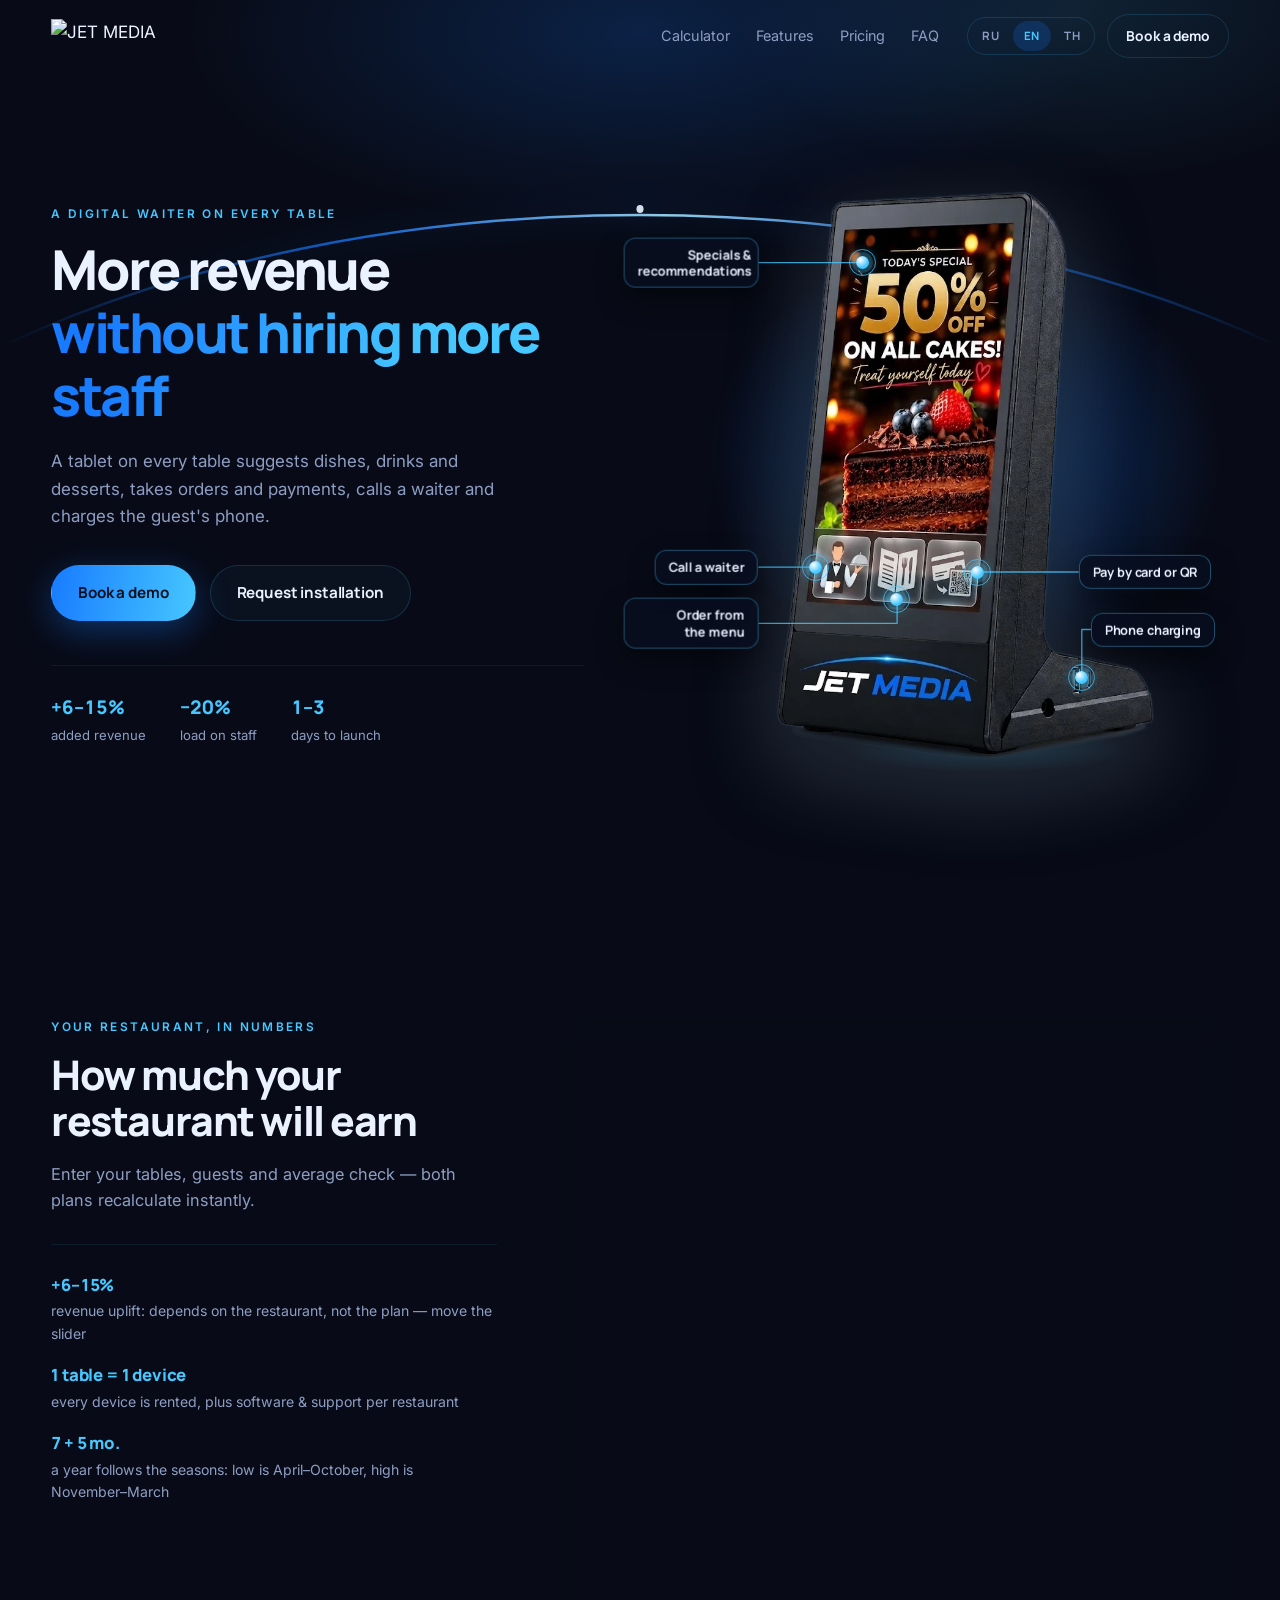
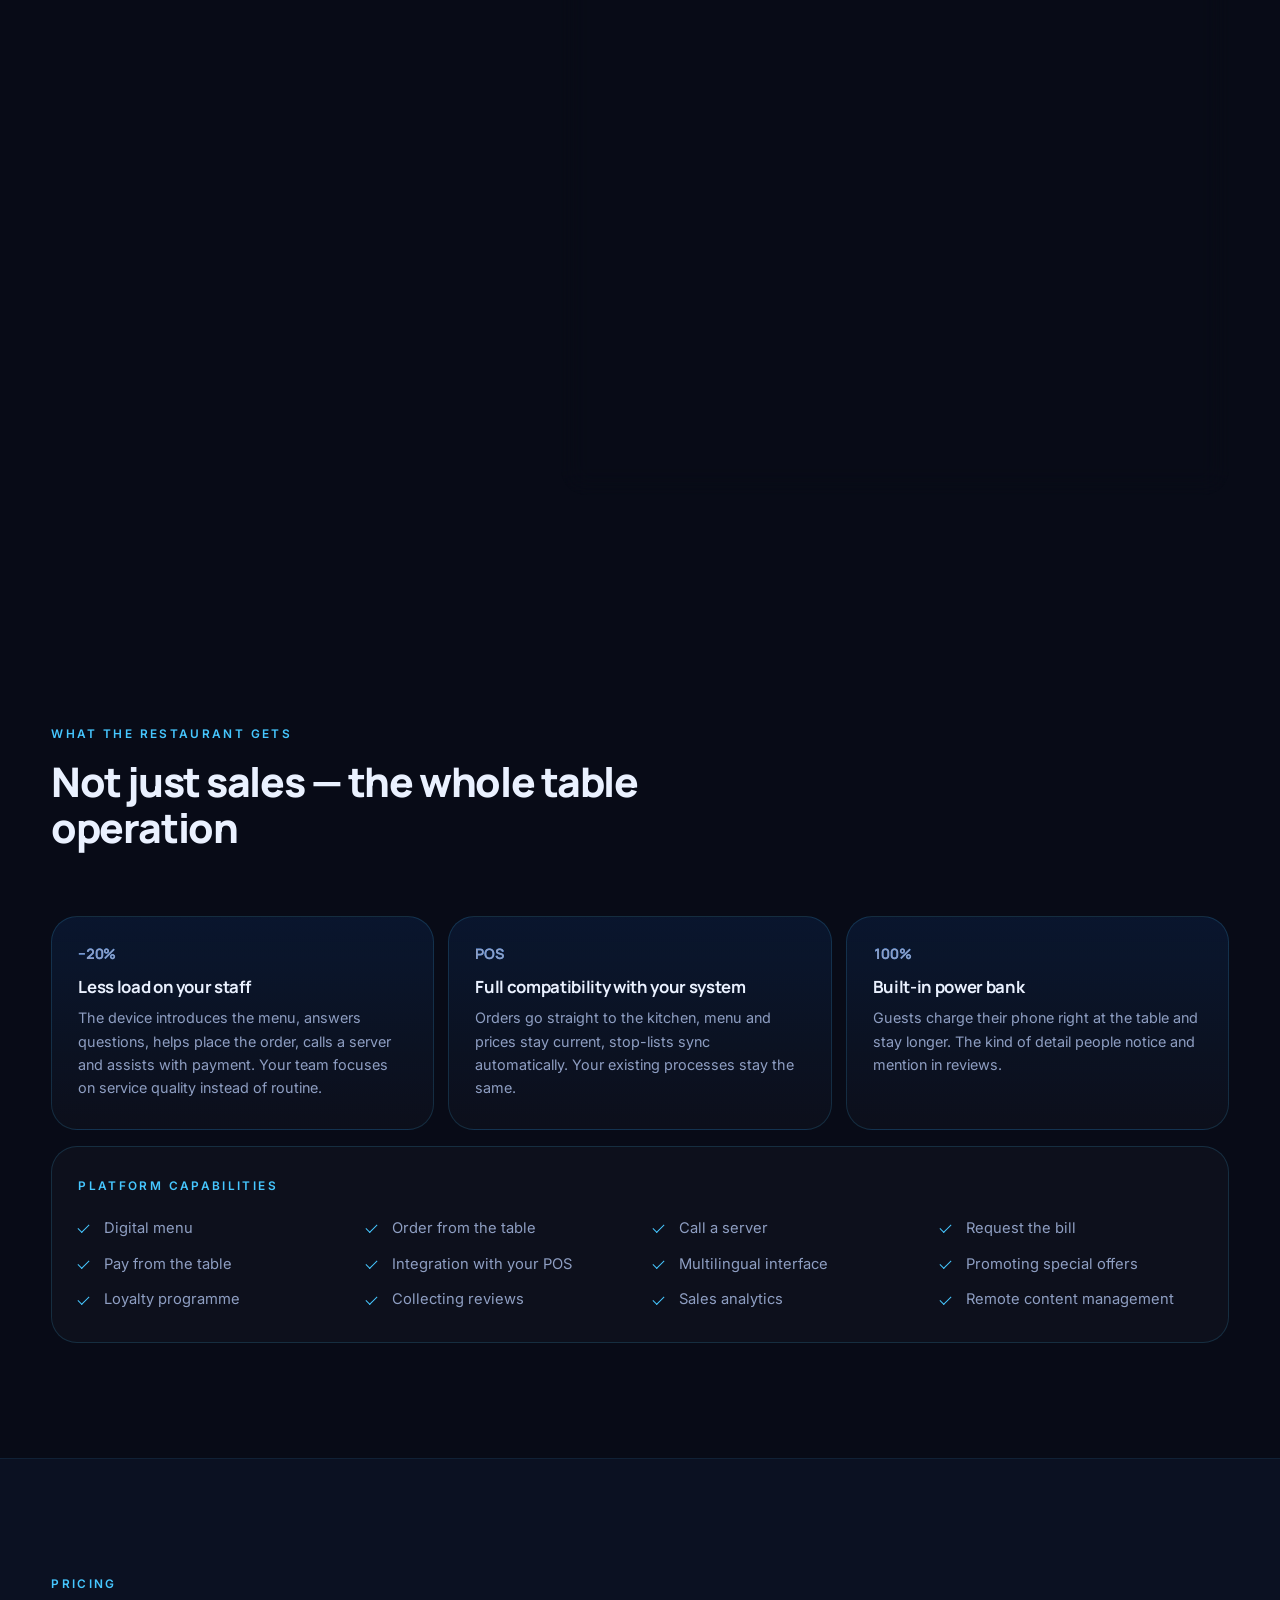
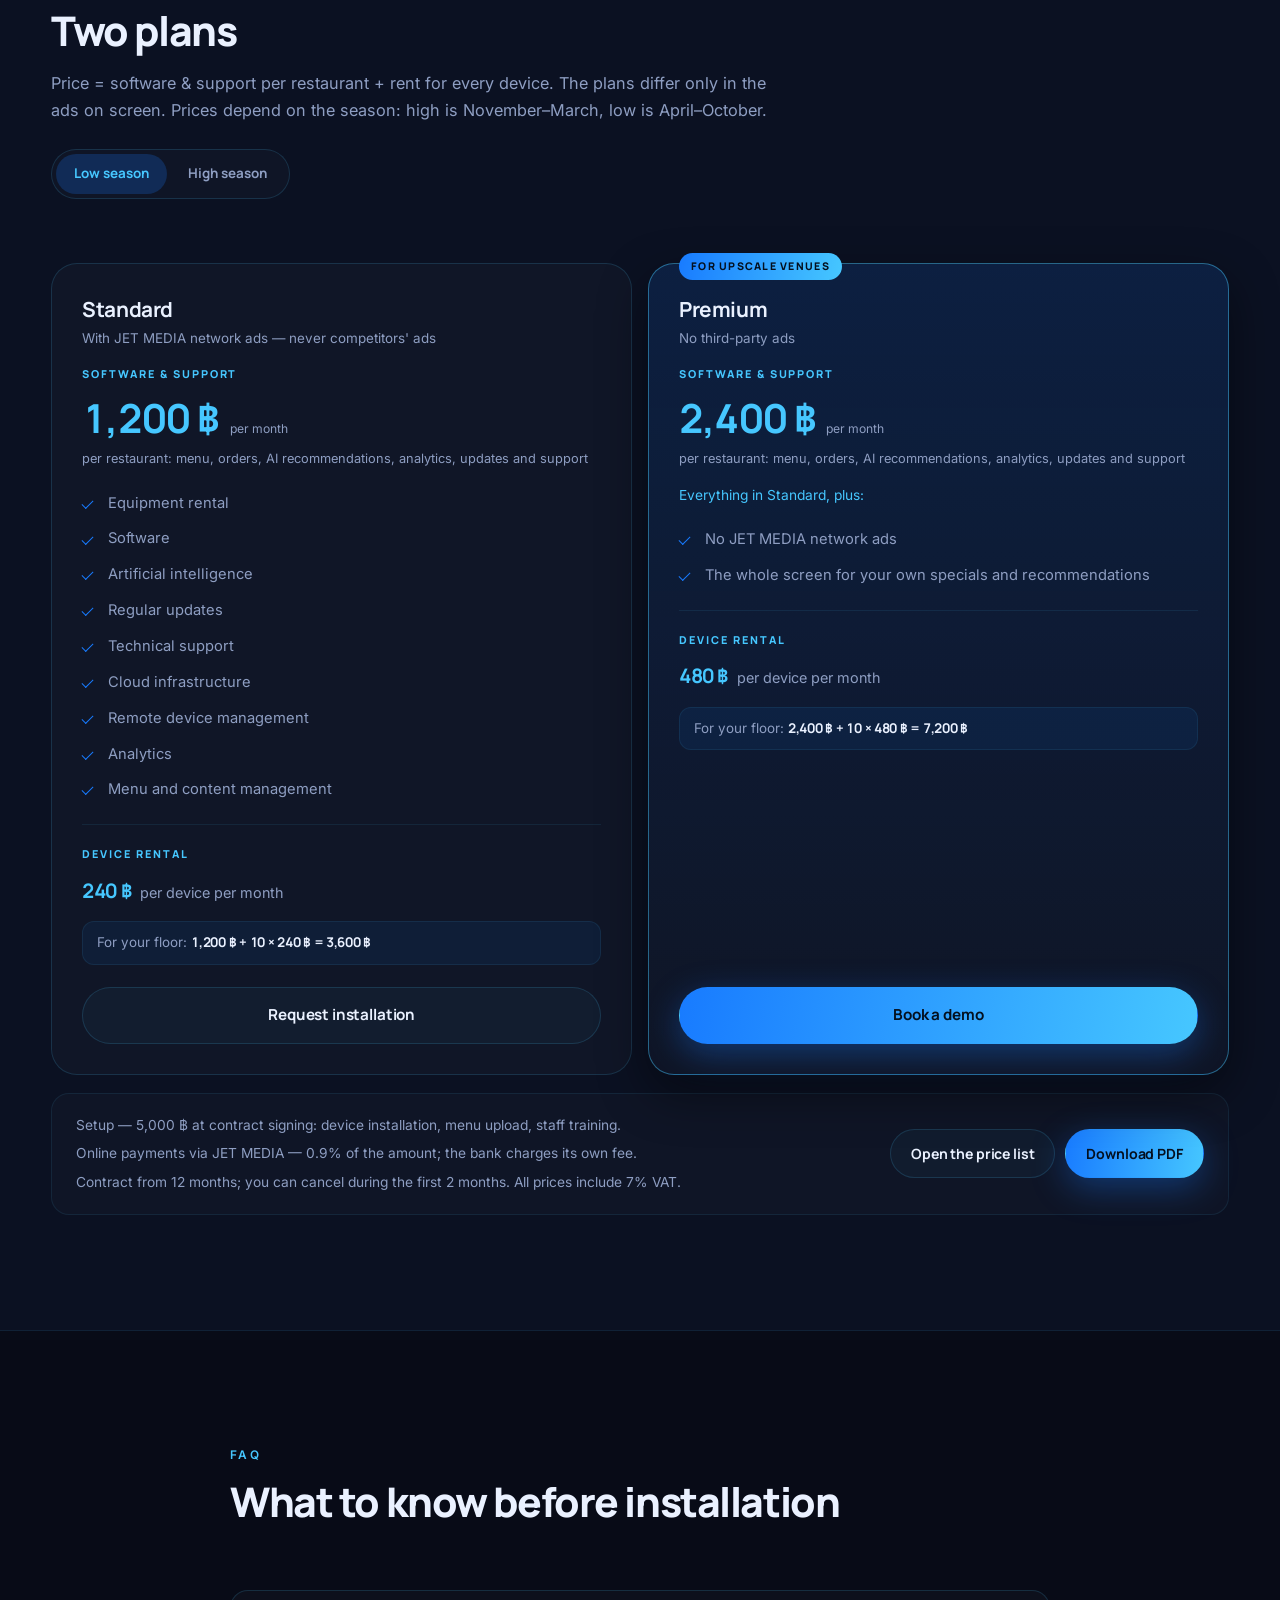
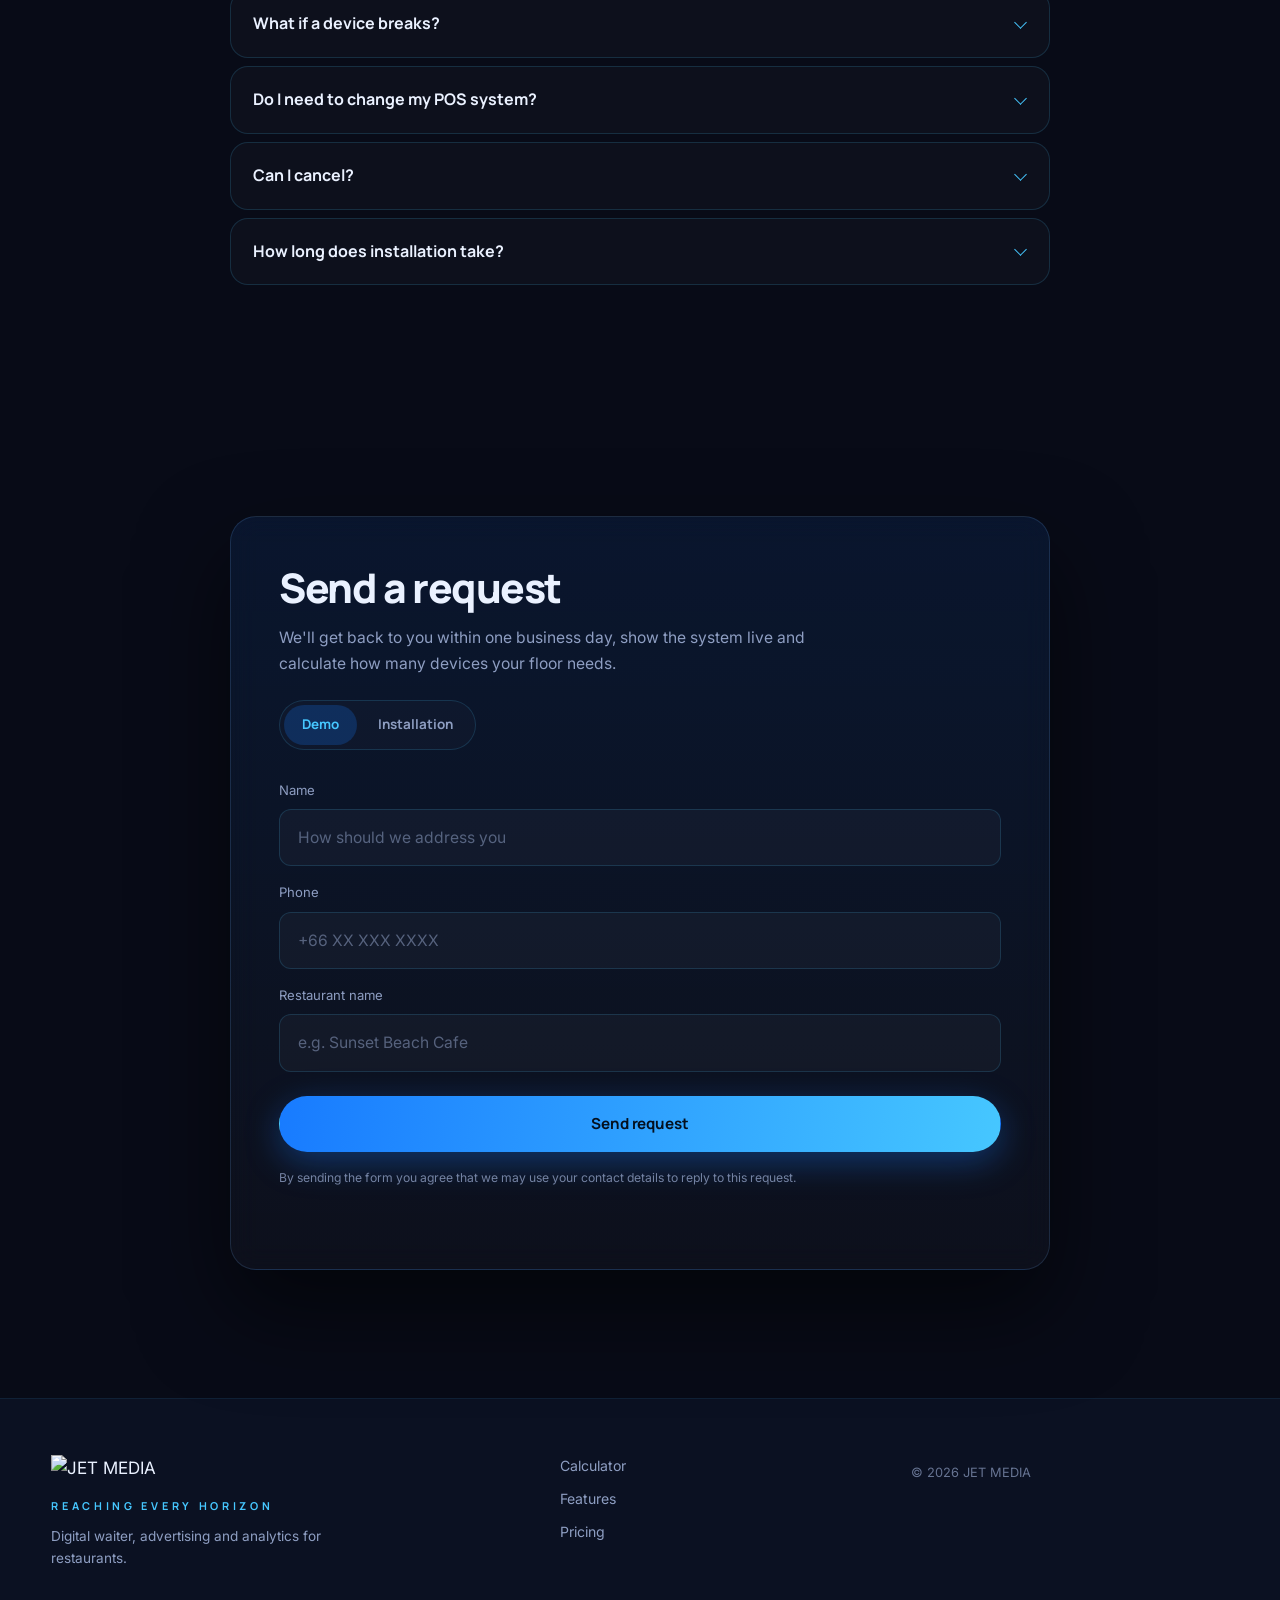
==== commit c71d4f02: "Lower software & support to 1 200 / 3 900 THB Device prices stay as the partner set them (240 / 590)" ====
--- a/index.html
+++ b/index.html
@@ -50,10 +50,10 @@
   "logo": "https://jetmedia.example/logo.png",
   "description": "Цифровой официант для ресторанов: AI-рекомендации, мультиязычное меню, оплата со стола, отзывы и аналитика продаж.",
   "makesOffer": [
-    { "@type": "Offer", "name": "Standard", "price": "1900", "priceCurrency": "THB",
-      "description": "Софт и поддержка от 1 900 ฿ в месяц за ресторан + аренда устройства от 240 ฿ в месяц за каждое. С рекламой сети JET MEDIA, без рекламы конкурентов. Цены с НДС 7%." },
-    { "@type": "Offer", "name": "Premium", "price": "3800", "priceCurrency": "THB",
-      "description": "Софт и поддержка от 3 800 ฿ в месяц за ресторан + аренда устройства от 480 ฿ в месяц за каждое. Без сторонней рекламы. Цены с НДС 7%." }
+    { "@type": "Offer", "name": "Standard", "price": "1200", "priceCurrency": "THB",
+      "description": "Софт и поддержка от 1 200 ฿ в месяц за ресторан + аренда устройства от 240 ฿ в месяц за каждое. С рекламой сети JET MEDIA, без рекламы конкурентов. Цены с НДС 7%." },
+    { "@type": "Offer", "name": "Premium", "price": "2400", "priceCurrency": "THB",
+      "description": "Софт и поддержка от 2 400 ฿ в месяц за ресторан + аренда устройства от 480 ฿ в месяц за каждое. Без сторонней рекламы. Цены с НДС 7%." }
   ]
 }
 </script>
@@ -268,22 +268,22 @@
           <p class="res-label" data-i18n="calc.standard">Standard</p>
           <p class="res-sub" data-i18n="calc.stdSub">с рекламой сети JET MEDIA</p>
           <p class="res-cap" data-i18n="calc.net">Чистый результат</p>
-          <p class="res-value num" id="netStd">+87 500 ฿</p>
+          <p class="res-value num" id="netStd">+88 200 ฿</p>
           <div class="res-rows">
-            <p class="res-row"><span data-i18n="calc.saas">Софт и поддержка</span><b class="num" id="saasStd">−1 900 ฿</b></p>
+            <p class="res-row"><span data-i18n="calc.saas">Софт и поддержка</span><b class="num" id="saasStd">−1 200 ฿</b></p>
             <p class="res-row"><span><span data-i18n="calc.devices">Аренда устройств</span> <small class="res-hint num" id="devHintStd">10 × 240 ฿</small></span><b class="num" id="devStd">−2 400 ฿</b></p>
-            <p class="res-row res-total"><span data-total-label>Расходы в месяц</span><b class="num" id="costStd">−4 300 ฿</b></p>
+            <p class="res-row res-total"><span data-total-label>Расходы в месяц</span><b class="num" id="costStd">−3 600 ฿</b></p>
           </div>
         </div>
         <div class="res res-pro">
           <p class="res-label" data-i18n="calc.premium">Premium</p>
           <p class="res-sub" data-i18n="calc.prmSub">без сторонней рекламы</p>
           <p class="res-cap" data-i18n="calc.net">Чистый результат</p>
-          <p class="res-value num" id="netPrm">+83 200 ฿</p>
+          <p class="res-value num" id="netPrm">+84 600 ฿</p>
           <div class="res-rows">
-            <p class="res-row"><span data-i18n="calc.saas">Софт и поддержка</span><b class="num" id="saasPrm">−3 800 ฿</b></p>
+            <p class="res-row"><span data-i18n="calc.saas">Софт и поддержка</span><b class="num" id="saasPrm">−2 400 ฿</b></p>
             <p class="res-row"><span><span data-i18n="calc.devices">Аренда устройств</span> <small class="res-hint num" id="devHintPrm">10 × 480 ฿</small></span><b class="num" id="devPrm">−4 800 ฿</b></p>
-            <p class="res-row res-total"><span data-total-label>Расходы в месяц</span><b class="num" id="costPrm">−8 600 ฿</b></p>
+            <p class="res-row res-total"><span data-total-label>Расходы в месяц</span><b class="num" id="costPrm">−7 200 ฿</b></p>
           </div>
         </div>
       </div>
@@ -365,7 +365,7 @@
           <h3 class="plan-name">Standard</h3>
           <p class="plan-sub" data-i18n="price.subStd">С рекламой сети JET MEDIA — без рекламы конкурентов</p>
           <p class="plan-k" data-i18n="price.platformK">Софт и поддержка</p>
-          <p class="plan-price"><span class="num" id="priceStd">1 900 ฿</span><small><span data-i18n="price.per">в месяц</span></small></p>
+          <p class="plan-price"><span class="num" id="priceStd">1 200 ฿</span><small><span data-i18n="price.per">в месяц</span></small></p>
           <p class="plan-example" data-i18n="price.saasNote">за ресторан: меню, заказы, AI-рекомендации, аналитика, обновления и техподдержка</p>
         </div>
         <ul class="plan-list">
@@ -382,7 +382,7 @@
         <div class="plan-devices">
           <p class="plan-k" data-i18n="price.devicesK">Аренда устройств</p>
           <p class="plan-devices-price"><b class="num" id="devPriceStd">240 ฿</b> <span data-i18n="price.perDevice">за каждое устройство в месяц</span></p>
-          <p class="plan-calc"><span data-i18n="price.yourHall">Для вашего зала:</span> <span class="num" id="exampleStd">1 900 ฿ + 10 × 240 ฿ = 4 300 ฿</span></p>
+          <p class="plan-calc"><span data-i18n="price.yourHall">Для вашего зала:</span> <span class="num" id="exampleStd">1 200 ฿ + 10 × 240 ฿ = 3 600 ฿</span></p>
         </div>
         <a class="btn btn-line plan-cta" href="#request" data-request-type="install" data-i18n="price.ctaStd">Заказать установку</a>
       </article>
@@ -393,7 +393,7 @@
           <h3 class="plan-name">Premium</h3>
           <p class="plan-sub" data-i18n="price.subPrm">Без сторонней рекламы</p>
           <p class="plan-k" data-i18n="price.platformK">Софт и поддержка</p>
-          <p class="plan-price"><span class="num" id="pricePrm">3 800 ฿</span><small><span data-i18n="price.per">в месяц</span></small></p>
+          <p class="plan-price"><span class="num" id="pricePrm">2 400 ฿</span><small><span data-i18n="price.per">в месяц</span></small></p>
           <p class="plan-example" data-i18n="price.saasNote">за ресторан: меню, заказы, AI-рекомендации, аналитика, обновления и техподдержка</p>
           <p class="plan-note" data-i18n="price.all">Всё из Standard, плюс:</p>
         </div>
@@ -404,7 +404,7 @@
         <div class="plan-devices">
           <p class="plan-k" data-i18n="price.devicesK">Аренда устройств</p>
           <p class="plan-devices-price"><b class="num" id="devPricePrm">480 ฿</b> <span data-i18n="price.perDevice">за каждое устройство в месяц</span></p>
-          <p class="plan-calc"><span data-i18n="price.yourHall">Для вашего зала:</span> <span class="num" id="examplePrm">3 800 ฿ + 10 × 480 ฿ = 8 600 ฿</span></p>
+          <p class="plan-calc"><span data-i18n="price.yourHall">Для вашего зала:</span> <span class="num" id="examplePrm">2 400 ฿ + 10 × 480 ฿ = 7 200 ฿</span></p>
         </div>
         <a class="btn btn-primary plan-cta" href="#request" data-request-type="demo" data-i18n="price.ctaPrm">Заказать демонстрацию</a>
       </article>
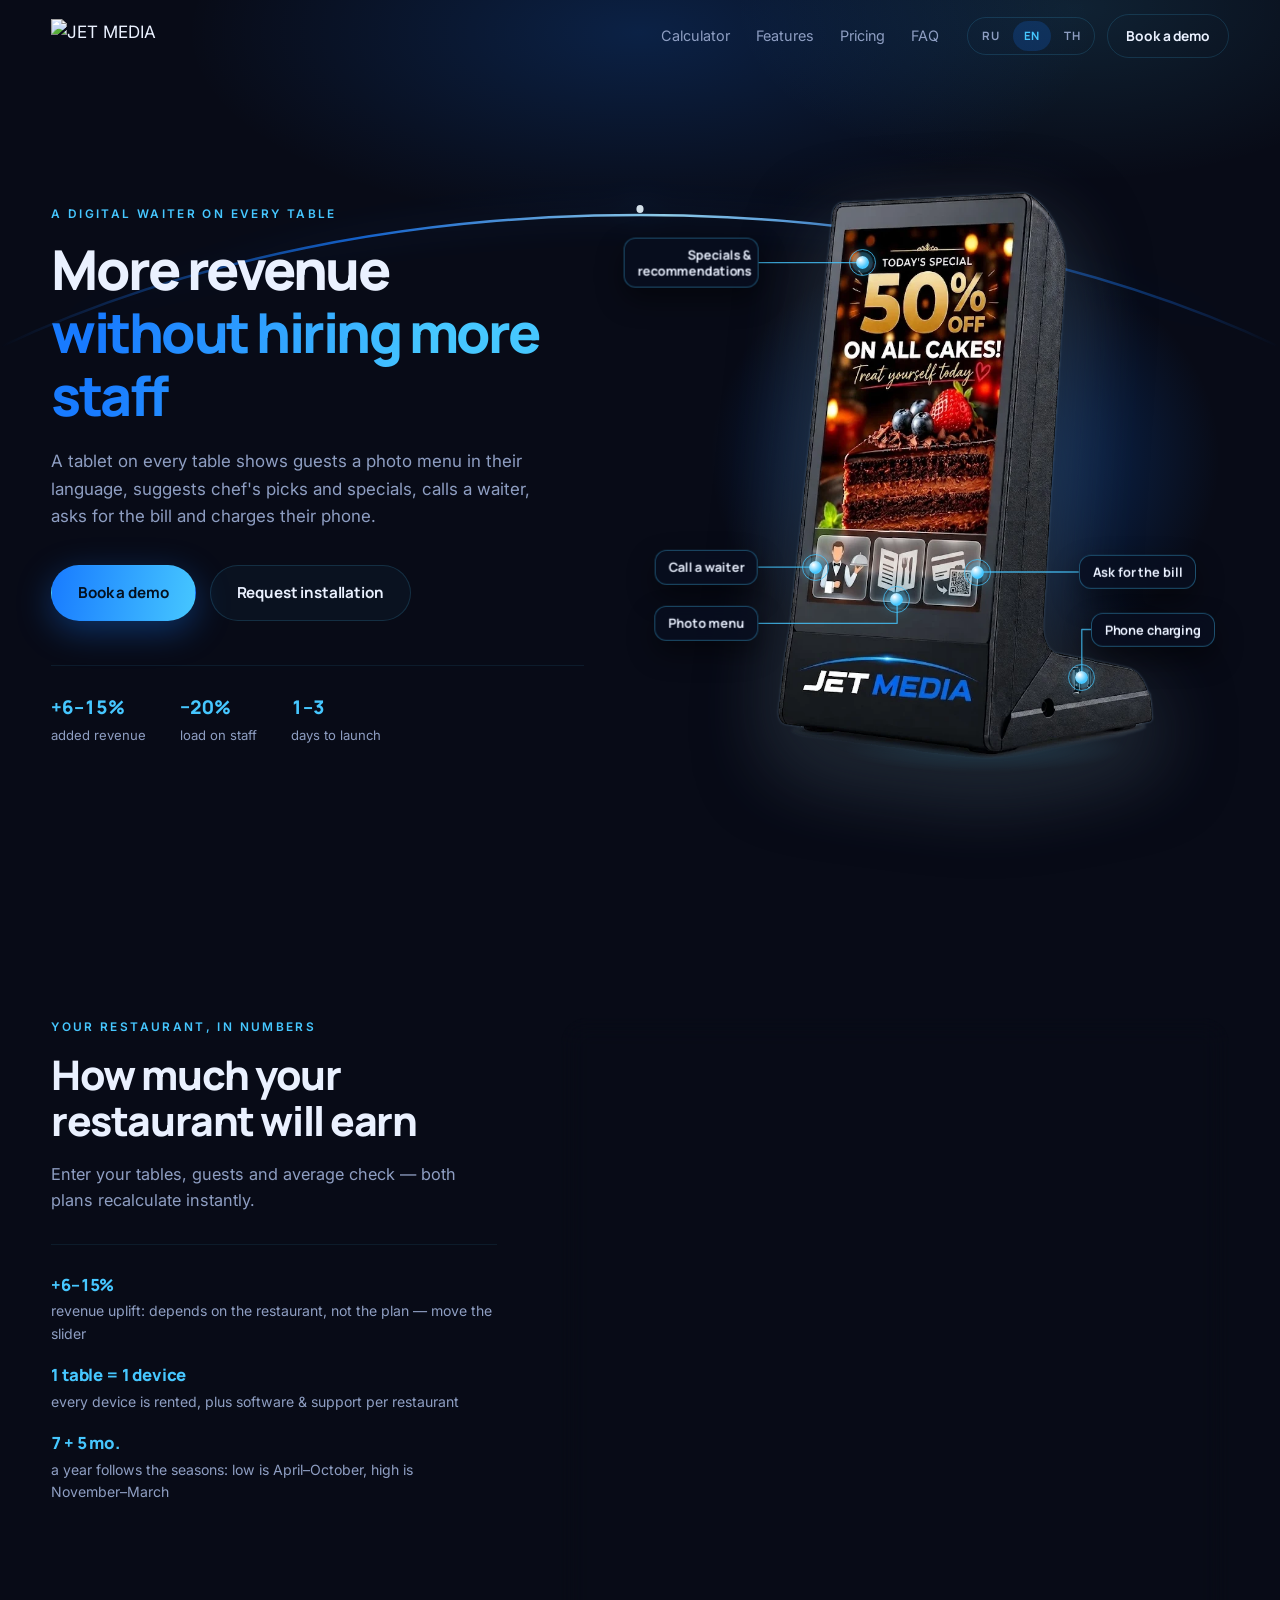
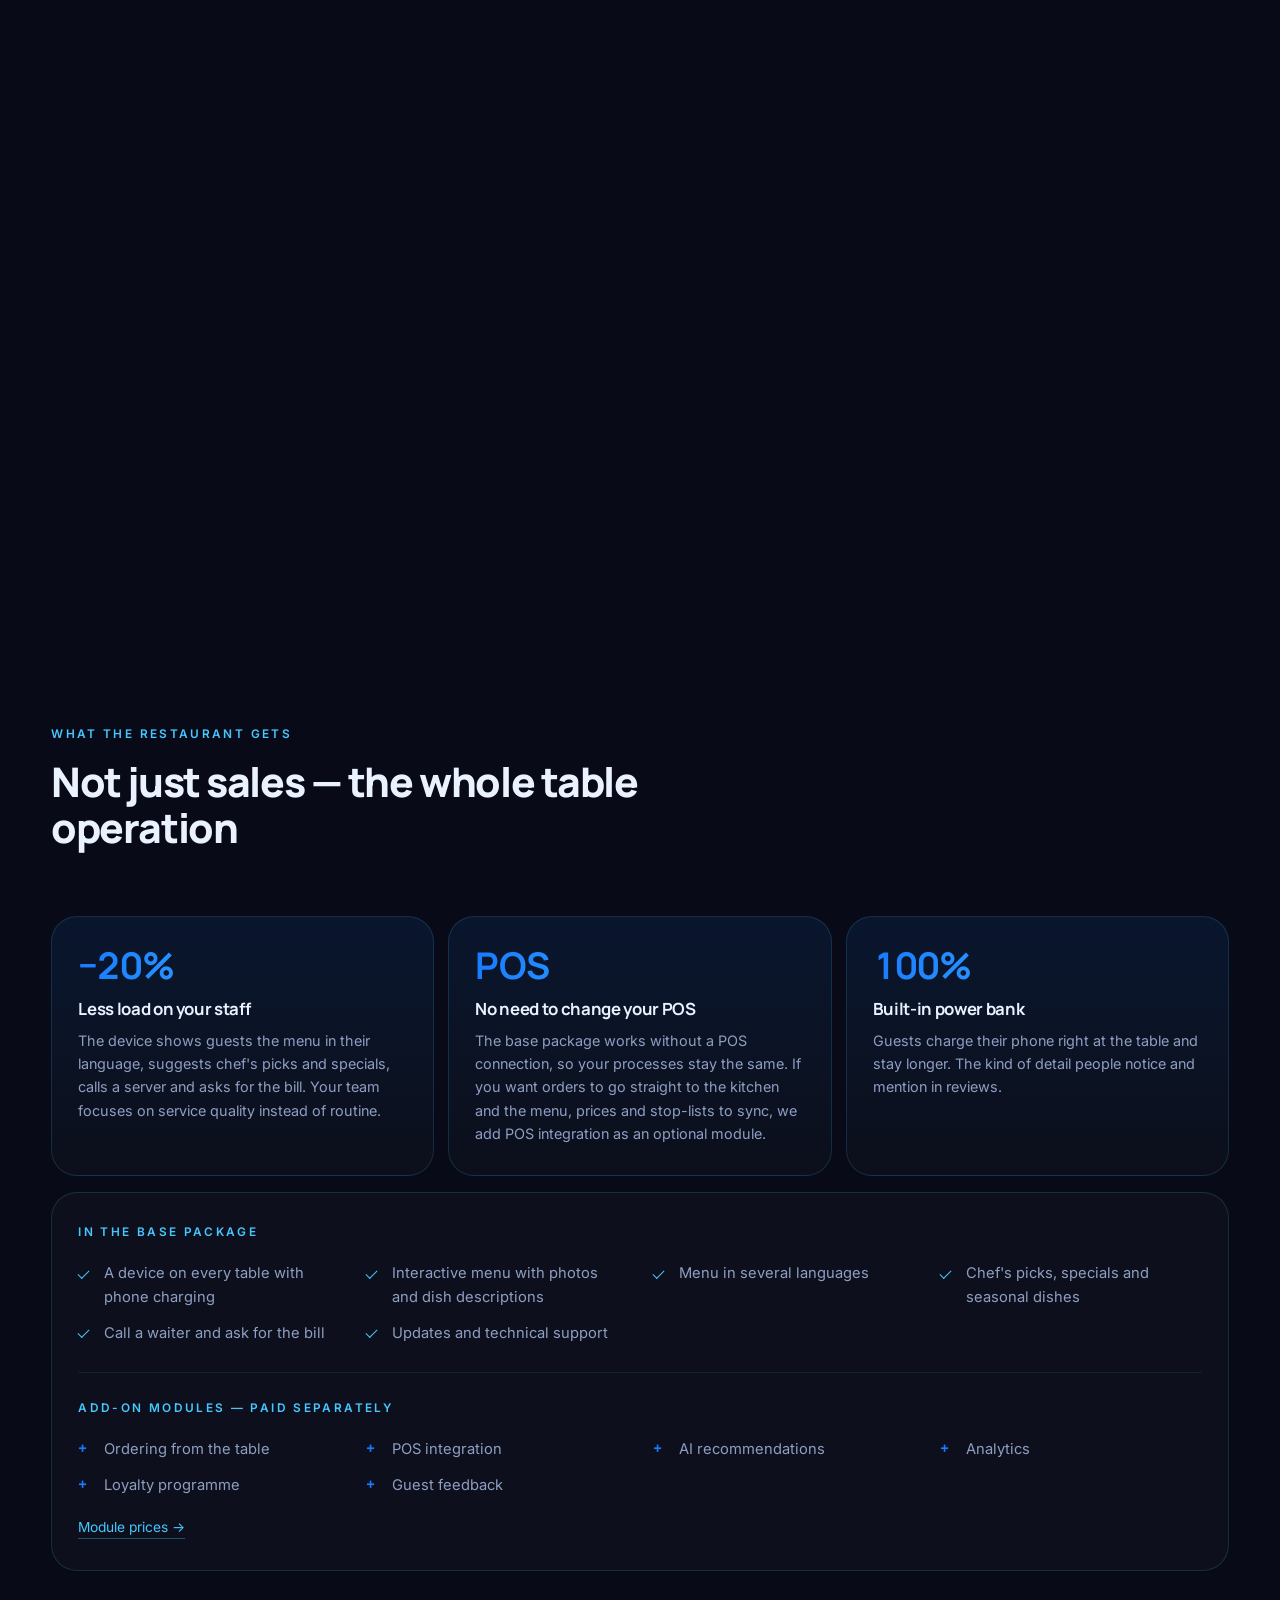
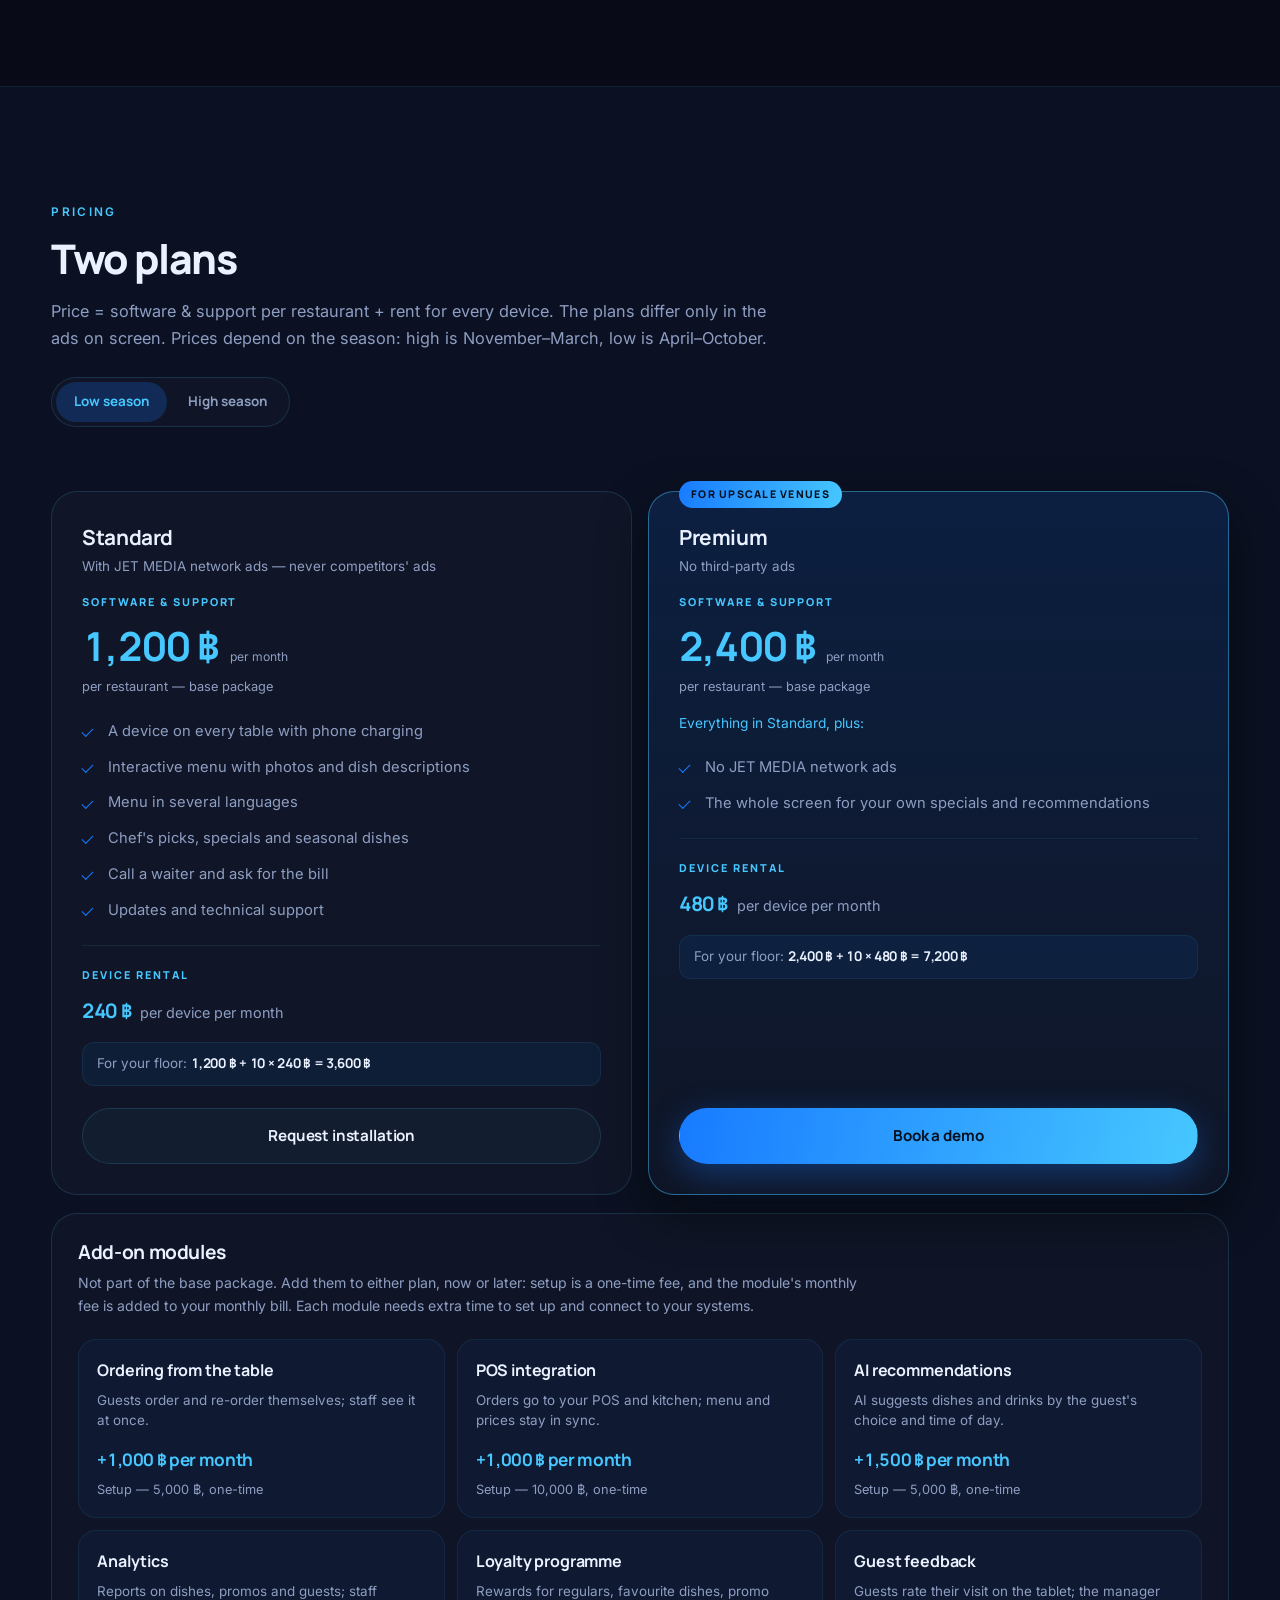
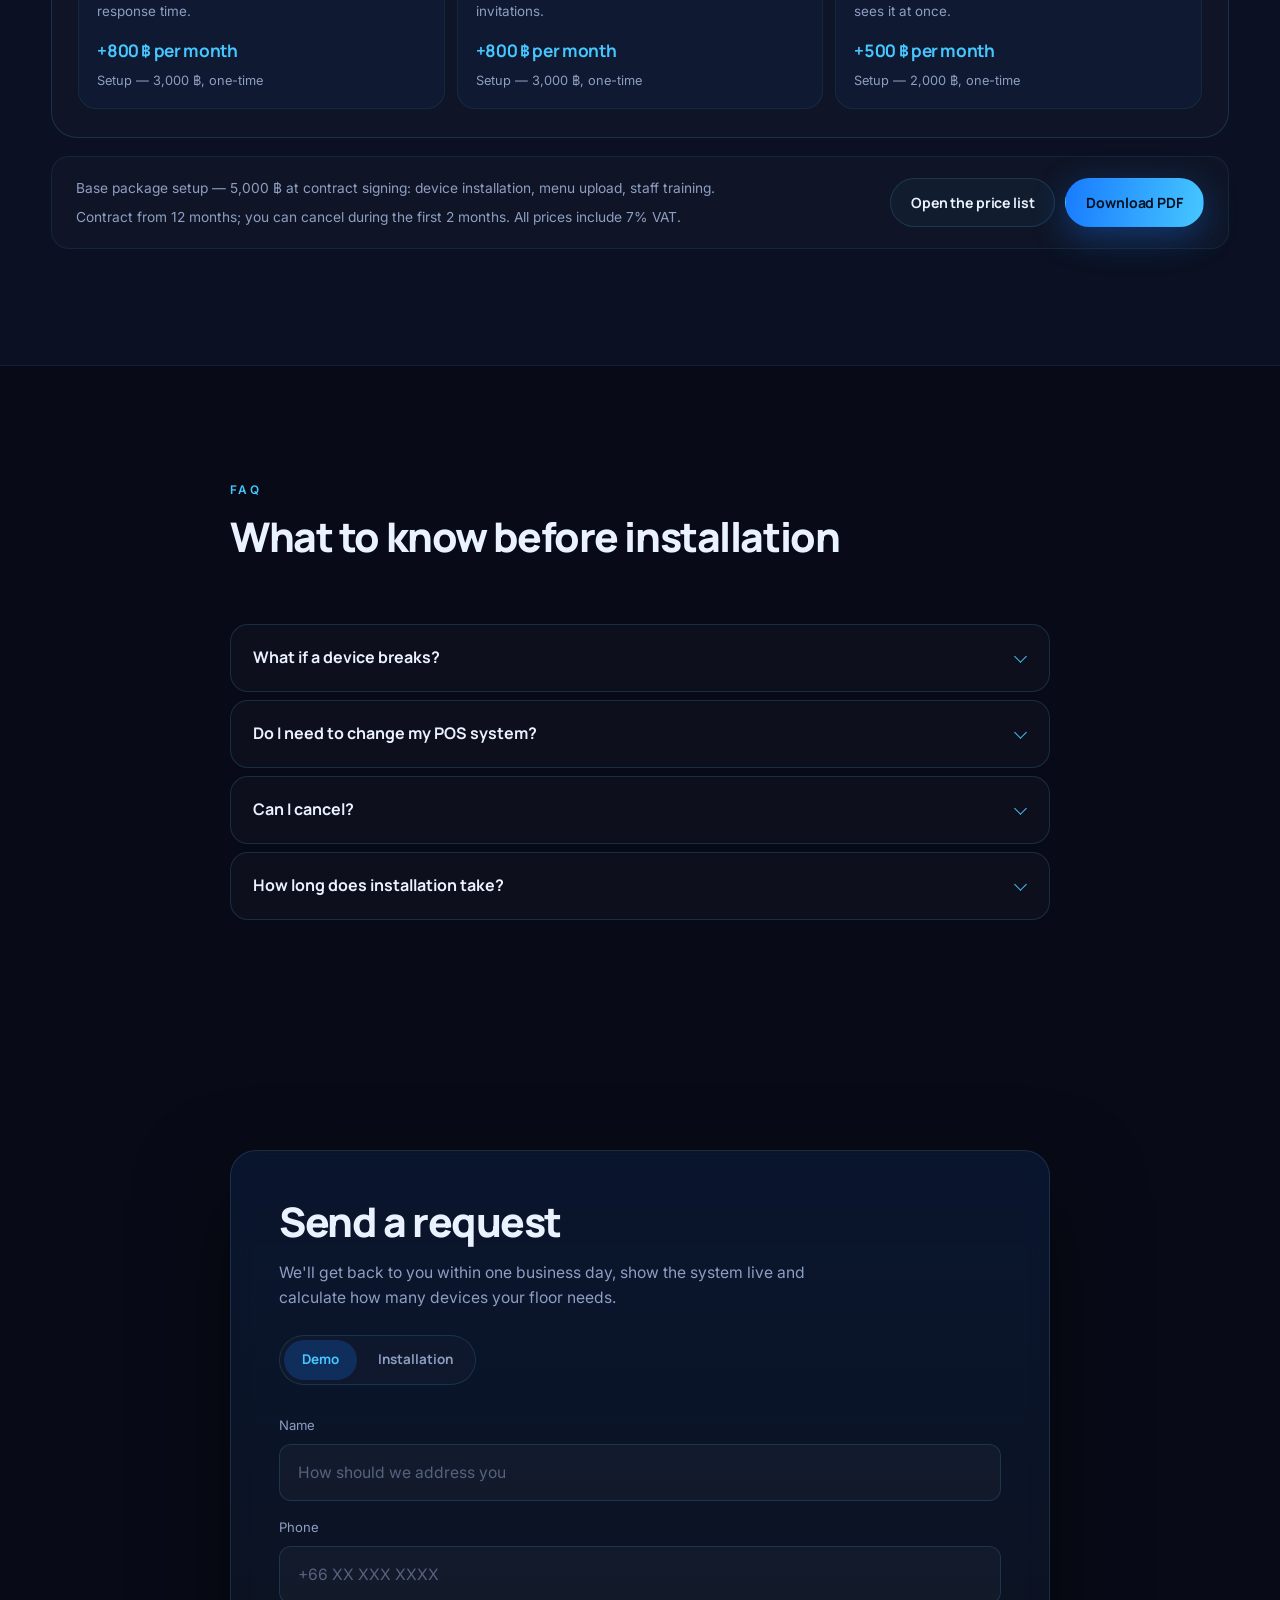
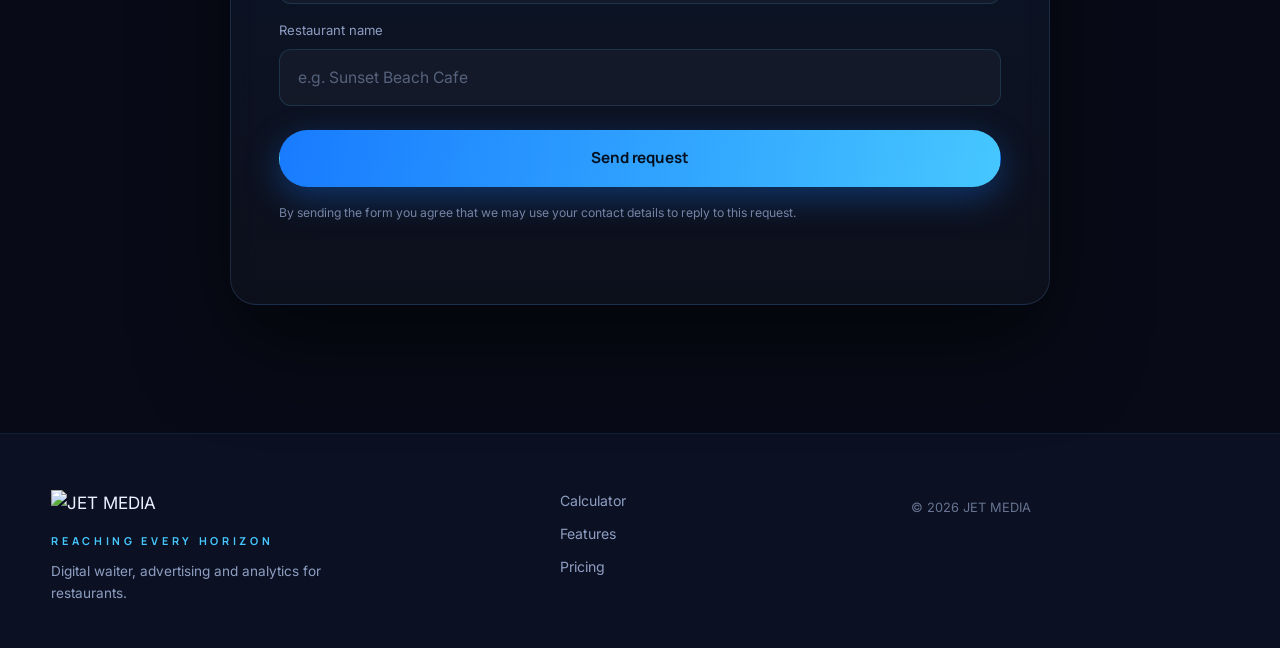
==== commit be0f40db: "Base package + paid add-on modules; drop the 0.9% online payment fee - Base package (software & supp" ====
--- a/index.html
+++ b/index.html
@@ -7,7 +7,7 @@
 
 <!-- ============ SEO ============ -->
 <title>JET MEDIA — цифровой официант для ресторанов. Дополнительная выручка без найма персонала</title>
-<meta name="description" content="JET MEDIA устанавливает планшеты-официанты на столы ресторана: AI-апселл, мультиязычное меню, оплата со стола, отзывы и аналитика продаж.">
+<meta name="description" content="JET MEDIA ставит планшеты на столы ресторана: меню с фото на языке гостя, рекомендации шефа и акции, вызов официанта и зарядка для телефона. Заказ со стола, интеграция с кассой, аналитика и AI — дополнительные модули.">
 <meta name="keywords" content="цифровой официант, планшеты для ресторана, электронное меню, QR меню, AI upsell, ресторанная аналитика, JET MEDIA">
 <meta name="author" content="JET MEDIA">
 <meta name="robots" content="index, follow">
@@ -20,14 +20,14 @@
 <meta property="og:locale:alternate" content="en_US">
 <meta property="og:locale:alternate" content="th_TH">
 <meta property="og:title" content="JET MEDIA — цифровой официант для ресторанов">
-<meta property="og:description" content="Планшеты на столах: AI-апселл, мультиязычное меню, оплата и аналитика продаж.">
+<meta property="og:description" content="Планшеты на столах: меню с фото на языке гостя, рекомендации шефа и акции, вызов официанта.">
 <meta property="og:url" content="https://jetmedia.example/">
 <meta property="og:image" content="og-image.png">
 <meta property="og:image:width" content="1200">
 <meta property="og:image:height" content="630">
 <meta name="twitter:card" content="summary_large_image">
 <meta name="twitter:title" content="JET MEDIA — цифровой официант для ресторанов">
-<meta name="twitter:description" content="Планшеты на столах: AI-апселл, мультиязычное меню, оплата и аналитика продаж.">
+<meta name="twitter:description" content="Планшеты на столах: меню с фото на языке гостя, рекомендации шефа и акции, вызов официанта.">
 <meta name="twitter:image" content="og-image.png">
 
 <link rel="icon" type="image/svg+xml" href="favicon.svg">
@@ -48,7 +48,7 @@
   "slogan": "Reaching every horizon",
   "url": "https://jetmedia.example/",
   "logo": "https://jetmedia.example/logo.png",
-  "description": "Цифровой официант для ресторанов: AI-рекомендации, мультиязычное меню, оплата со стола, отзывы и аналитика продаж.",
+  "description": "Цифровой официант для ресторанов: меню с фото на нескольких языках, рекомендации шефа и акции, вызов официанта и запрос счёта. Дополнительные модули: заказ со стола, интеграция с кассой, AI-рекомендации, аналитика, программа лояльности и сбор отзывов.",
   "makesOffer": [
     { "@type": "Offer", "name": "Standard", "price": "1200", "priceCurrency": "THB",
       "description": "Софт и поддержка от 1 200 ฿ в месяц за ресторан + аренда устройства от 240 ฿ в месяц за каждое. С рекламой сети JET MEDIA, без рекламы конкурентов. Цены с НДС 7%." },
@@ -127,7 +127,7 @@
         <span data-i18n="hero.title1">Дополнительная выручка</span>
         <span class="accent" data-i18n="hero.title2">без найма персонала</span>
       </h1>
-      <p class="hero-lead" data-i18n="hero.lead">Планшет на столе предлагает гостю блюда, напитки и десерты, принимает заказ и оплату, зовёт официанта и заряжает телефон.</p>
+      <p class="hero-lead" data-i18n="hero.lead">Планшет на столе показывает гостю меню с фото на его языке, предлагает блюда от шефа и акции, зовёт официанта, просит счёт и заряжает телефон.</p>
 
       <div class="hero-cta">
         <a class="btn btn-primary" href="#request" data-request-type="demo" data-i18n="hero.ctaDemo">Заказать демонстрацию</a>
@@ -147,7 +147,7 @@
         <div class="device-art">
           <img class="device-img" src="device.webp" width="628" height="940" fetchpriority="high"
                data-i18n-alt="hero.alt"
-               alt="Планшет JET MEDIA на столе ресторана: акция на экране, кнопки вызова официанта, меню и оплаты, USB-зарядка в основании">
+               alt="Планшет JET MEDIA на столе ресторана: акция на экране, кнопки вызова официанта, меню и счёта, USB-зарядка в основании">
           <!-- Линия идёт от точки на устройстве к подписи; x &lt; 0 — подпись левее картинки -->
           <svg class="device-lines" viewBox="0 0 628 940" aria-hidden="true" focusable="false">
             <polyline pathLength="1" points="146,122 -24,122"/>
@@ -165,8 +165,8 @@
         <ul class="tags">
           <li class="tag tag-l" style="--x:-24; --y:122"><b>1</b><span data-i18n="hero.tag1">Акции и рекомендации</span></li>
           <li class="tag tag-l" style="--x:-24; --y:620"><b>2</b><span data-i18n="hero.tag2">Вызов официанта</span></li>
-          <li class="tag tag-l" style="--x:-24; --y:712"><b>3</b><span data-i18n="hero.tag3">Заказ по меню</span></li>
-          <li class="tag tag-r" style="--x:500; --y:628"><b>4</b><span data-i18n="hero.tag4">Оплата картой и QR</span></li>
+          <li class="tag tag-l" style="--x:-24; --y:712"><b>3</b><span data-i18n="hero.tag3">Меню с фото</span></li>
+          <li class="tag tag-r" style="--x:500; --y:628"><b>4</b><span data-i18n="hero.tag4">Запрос счёта</span></li>
           <li class="tag tag-r" style="--x:520; --y:722"><b>5</b><span data-i18n="hero.tag5">Зарядка для телефона</span></li>
         </ul>
       </figure>
@@ -289,7 +289,7 @@
       </div>
 
       <p class="calc-note">
-        <span data-tpl="calc.note">При подписании договора: подключение — 5 000 ฿. Онлайн-оплата — 0,9% от платежа. Цены с НДС 7%.</span>
+        <span data-tpl="calc.note">Разово при подписании договора — подключение 5 000 ฿. Дополнительные модули в расчёт не входят. Цены с НДС 7%.</span>
         <a href="price.html" data-price-page data-i18n="price.open">Открыть прайс-лист</a>
       </p>
     </div>
@@ -297,7 +297,7 @@
 </section>
 
 <!-- ================================================================
-     ЧТО ПОЛУЧАЕТ РЕСТОРАН + ВОЗМОЖНОСТИ ПЛАТФОРМЫ
+     ЧТО ПОЛУЧАЕТ РЕСТОРАН + БАЗОВЫЙ ПАКЕТ И ДОПОЛНИТЕЛЬНЫЕ МОДУЛИ
      ================================================================ -->
 <section class="section" id="ops">
   <div class="wrap">
@@ -310,12 +310,12 @@
       <article class="ops-card reveal">
         <p class="ops-k num" data-claim="relief">−20%</p>
         <h3 data-i18n="ops.c1t">Нагрузки на персонал</h3>
-        <p data-i18n="ops.c1d">Устройство знакомит с меню, отвечает на вопросы, помогает оформить заказ, вызывает официанта и помогает с оплатой. Команда занимается качеством сервиса, а не рутиной.</p>
+        <p data-i18n="ops.c1d">Устройство знакомит гостя с меню на его языке, подсказывает блюда шефа и акции, зовёт официанта и просит счёт. Команда занимается качеством сервиса, а не рутиной.</p>
       </article>
       <article class="ops-card reveal">
         <p class="ops-k num">POS</p>
-        <h3 data-i18n="ops.c2t">Полная совместимость с вашей системой</h3>
-        <p data-i18n="ops.c2d">Заказы автоматически передаются на кухню, меню и цены всегда актуальны, стоп-листы синхронизируются. Привычные процессы не меняются.</p>
+        <h3 data-i18n="ops.c2t">Кассу менять не нужно</h3>
+        <p data-i18n="ops.c2d">Базовый пакет работает без подключения к кассе, привычные процессы не меняются. Если нужно, чтобы заказы сразу уходили на кухню, а меню, цены и стоп-листы синхронизировались, подключим интеграцию — это дополнительный модуль.</p>
       </article>
       <article class="ops-card reveal">
         <p class="ops-k num">100%</p>
@@ -324,22 +324,32 @@
       </article>
     </div>
 
+    <!-- Базовый пакет — то же, что в карточках тарифов (price.s1–s6).
+         Модули и их названия — CONFIG.addons, список рисует script.js. -->
     <div class="caps reveal">
-      <p class="caps-title" data-i18n="ops.capsTitle">Возможности платформы</p>
-      <ul class="caps-list">
-        <li data-i18n="ops.f1">Электронное меню</li>
-        <li data-i18n="ops.f2">Заказ со стола</li>
-        <li data-i18n="ops.f3">Вызов официанта</li>
-        <li data-i18n="ops.f4">Запрос счёта</li>
-        <li data-i18n="ops.f5">Оплата со стола</li>
-        <li data-i18n="ops.f6">Интеграция с системой ресторана</li>
-        <li data-i18n="ops.f7">Мультиязычный интерфейс</li>
-        <li data-i18n="ops.f8">Продвижение спецпредложений</li>
-        <li data-i18n="ops.f9">Программа лояльности</li>
-        <li data-i18n="ops.f10">Получение отзывов</li>
-        <li data-i18n="ops.f11">Аналитика продаж</li>
-        <li data-i18n="ops.f12">Удалённое управление контентом</li>
-      </ul>
+      <div class="caps-group">
+        <p class="caps-title" data-i18n="ops.capsBase">В базовом пакете</p>
+        <ul class="caps-list">
+          <li data-i18n="price.s1">Устройство на каждый стол с зарядкой для телефона</li>
+          <li data-i18n="price.s2">Интерактивное меню с фото и описанием блюд</li>
+          <li data-i18n="price.s3">Меню на нескольких языках</li>
+          <li data-i18n="price.s4">Рекомендации шеф-повара, акции и сезонные новинки</li>
+          <li data-i18n="price.s5">Вызов официанта и запрос счёта</li>
+          <li data-i18n="price.s6">Обновления и техническая поддержка</li>
+        </ul>
+      </div>
+      <div class="caps-group caps-extra" data-addons-block>
+        <p class="caps-title" data-i18n="ops.capsExtra">Дополнительные модули — за отдельную плату</p>
+        <ul class="caps-list" data-addons="names">
+          <li>Заказ со стола</li>
+          <li>Интеграция с кассой</li>
+          <li>AI-рекомендации</li>
+          <li>Аналитика</li>
+          <li>Программа лояльности</li>
+          <li>Сбор отзывов</li>
+        </ul>
+        <a class="caps-link" href="#addons" data-i18n="ops.capsLink">Цены модулей</a>
+      </div>
     </div>
   </div>
 </section>
@@ -366,18 +376,15 @@
           <p class="plan-sub" data-i18n="price.subStd">С рекламой сети JET MEDIA — без рекламы конкурентов</p>
           <p class="plan-k" data-i18n="price.platformK">Софт и поддержка</p>
           <p class="plan-price"><span class="num" id="priceStd">1 200 ฿</span><small><span data-i18n="price.per">в месяц</span></small></p>
-          <p class="plan-example" data-i18n="price.saasNote">за ресторан: меню, заказы, AI-рекомендации, аналитика, обновления и техподдержка</p>
+          <p class="plan-example" data-i18n="price.saasNote">за ресторан — базовый пакет</p>
         </div>
         <ul class="plan-list">
-          <li data-i18n="price.s1">Аренда оборудования</li>
-          <li data-i18n="price.s2">Программное обеспечение</li>
-          <li data-i18n="price.s3">Искусственный интеллект</li>
-          <li data-i18n="price.s4">Регулярные обновления</li>
-          <li data-i18n="price.s5">Техническая поддержка</li>
-          <li data-i18n="price.s6">Облачная инфраструктура</li>
-          <li data-i18n="price.s7">Удалённое управление устройствами</li>
-          <li data-i18n="price.s8">Аналитика</li>
-          <li data-i18n="price.s9">Управление меню и контентом</li>
+          <li data-i18n="price.s1">Устройство на каждый стол с зарядкой для телефона</li>
+          <li data-i18n="price.s2">Интерактивное меню с фото и описанием блюд</li>
+          <li data-i18n="price.s3">Меню на нескольких языках</li>
+          <li data-i18n="price.s4">Рекомендации шеф-повара, акции и сезонные новинки</li>
+          <li data-i18n="price.s5">Вызов официанта и запрос счёта</li>
+          <li data-i18n="price.s6">Обновления и техническая поддержка</li>
         </ul>
         <div class="plan-devices">
           <p class="plan-k" data-i18n="price.devicesK">Аренда устройств</p>
@@ -394,7 +401,7 @@
           <p class="plan-sub" data-i18n="price.subPrm">Без сторонней рекламы</p>
           <p class="plan-k" data-i18n="price.platformK">Софт и поддержка</p>
           <p class="plan-price"><span class="num" id="pricePrm">2 400 ฿</span><small><span data-i18n="price.per">в месяц</span></small></p>
-          <p class="plan-example" data-i18n="price.saasNote">за ресторан: меню, заказы, AI-рекомендации, аналитика, обновления и техподдержка</p>
+          <p class="plan-example" data-i18n="price.saasNote">за ресторан — базовый пакет</p>
           <p class="plan-note" data-i18n="price.all">Всё из Standard, плюс:</p>
         </div>
         <ul class="plan-list">
@@ -410,11 +417,57 @@
       </article>
     </div>
 
+    <!-- Дополнительные модули: цены и тексты — CONFIG.addons (config.js),
+         карточки рисует script.js; в разметке — заготовка на русском -->
+    <div class="addons reveal" id="addons" data-addons-block>
+      <div class="addons-head">
+        <h3 class="addons-title" data-i18n="addons.title">Дополнительные модули</h3>
+        <p class="addons-sub" data-i18n="addons.sub">Не входят в базовый пакет. Подключаются к любому тарифу — сразу или позже: настройка оплачивается разово, абонплата модуля прибавляется к ежемесячной оплате. Каждому модулю нужно дополнительное время на настройку и связь с вашими системами.</p>
+      </div>
+      <ul class="addons-grid" data-addons="cards">
+        <li class="addon">
+          <h4 class="addon-name">Заказ со стола</h4>
+          <p class="addon-desc">Гость сам делает заказ и дозаказ, персонал видит его сразу.</p>
+          <p class="addon-monthly num">+1 000 ฿ в месяц</p>
+          <p class="addon-setup">Настройка — 5 000 ฿, разово</p>
+        </li>
+        <li class="addon">
+          <h4 class="addon-name">Интеграция с кассой</h4>
+          <p class="addon-desc">Заказы уходят в кассу и на кухню, меню и цены синхронизируются.</p>
+          <p class="addon-monthly num">+1 000 ฿ в месяц</p>
+          <p class="addon-setup">Настройка — 10 000 ฿, разово</p>
+        </li>
+        <li class="addon">
+          <h4 class="addon-name">AI-рекомендации</h4>
+          <p class="addon-desc">AI подбирает блюда и напитки к выбору гостя и времени суток.</p>
+          <p class="addon-monthly num">+1 500 ฿ в месяц</p>
+          <p class="addon-setup">Настройка — 5 000 ฿, разово</p>
+        </li>
+        <li class="addon">
+          <h4 class="addon-name">Аналитика</h4>
+          <p class="addon-desc">Отчёты по блюдам, акциям и гостям, скорость ответа персонала.</p>
+          <p class="addon-monthly num">+800 ฿ в месяц</p>
+          <p class="addon-setup">Настройка — 3 000 ฿, разово</p>
+        </li>
+        <li class="addon">
+          <h4 class="addon-name">Программа лояльности</h4>
+          <p class="addon-desc">Бонусы постоянным гостям, любимые блюда, приглашения на акции.</p>
+          <p class="addon-monthly num">+800 ฿ в месяц</p>
+          <p class="addon-setup">Настройка — 3 000 ฿, разово</p>
+        </li>
+        <li class="addon">
+          <h4 class="addon-name">Сбор отзывов</h4>
+          <p class="addon-desc">Гость оценивает визит на планшете, управляющий сразу видит оценки.</p>
+          <p class="addon-monthly num">+500 ฿ в месяц</p>
+          <p class="addon-setup">Настройка — 2 000 ฿, разово</p>
+        </li>
+      </ul>
+    </div>
+
     <!-- Разовые услуги и прайс-лист. PDF-ссылка меняется вместе с языком сайта -->
     <div class="plans-note reveal">
       <div class="plans-terms">
-        <p data-tpl="price.noteSetup">Подключение и настройка — 5 000 ฿ при подписании договора: установка устройств, загрузка меню, обучение персонала.</p>
-        <p data-tpl="price.notePay">Онлайн-оплата через JET MEDIA — 0,9% от суммы платежа; комиссия банка — по его тарифу.</p>
+        <p data-tpl="price.noteSetup">Подключение базового пакета — 5 000 ฿ при подписании договора: установка устройств, загрузка меню, обучение персонала.</p>
         <p data-tpl="price.noteTerms">Договор — от 12 мес., в первые 2 мес. можно отказаться. Все цены с НДС 7%.</p>
       </div>
       <div class="plans-actions">
@@ -442,7 +495,7 @@
       </details>
       <details class="qa reveal">
         <summary data-i18n="faq.q2">Нужно ли менять кассовую систему?</summary>
-        <p data-i18n="faq.a2">Нет. Мы интегрируемся с вашей системой управления: заказы уходят на кухню, меню, цены и стоп-листы синхронизируются автоматически.</p>
+        <p data-i18n="faq.a2">Нет. Базовый пакет работает отдельно от кассы. Если нужно, чтобы заказы со стола сразу уходили на кухню, а меню, цены и стоп-листы синхронизировались, подключим интеграцию с вашей системой — это дополнительный модуль.</p>
       </details>
       <details class="qa reveal">
         <summary data-i18n="faq.q3">Можно ли отказаться?</summary>
@@ -450,7 +503,7 @@
       </details>
       <details class="qa reveal">
         <summary data-i18n="faq.q4">Сколько занимает установка?</summary>
-        <p data-i18n="faq.a4">Обычно от одного до трёх дней, включая настройку меню и обучение персонала.</p>
+        <p data-i18n="faq.a4">Базовый пакет — обычно от одного до трёх дней, включая загрузку меню и обучение персонала. Дополнительные модули настраиваются отдельно и требуют больше времени: срок зависит от модуля и вашей кассы, согласуем его при подключении.</p>
       </details>
     </div>
   </div>
--- a/styles.css
+++ b/styles.css
@@ -490,7 +490,7 @@
   margin-bottom:16px;
 }
 .ops-card h3{ margin-bottom:10px; }
-.ops-card p{ font-size:.9rem; color:var(--muted); }
+.ops-card p:not(.ops-k){ font-size:.9rem; color:var(--muted); }
 
 .caps{
   margin-top:16px; padding:30px 26px;
@@ -513,6 +513,20 @@
   border-left:1.6px solid var(--electric); border-bottom:1.6px solid var(--electric);
   transform:rotate(-45deg);
 }
+/* Две группы: базовый пакет (галочки) и модули за доплату (плюсы) */
+.caps-group + .caps-group{ margin-top:26px; padding-top:26px; border-top:1px solid var(--line-soft); }
+.caps-extra .caps-list li::before{
+  content:"+"; top:0; width:auto; height:auto; border:0; transform:none;
+  font-family:var(--display); font-weight:800; font-size:1rem; line-height:1.35; color:var(--blue);
+}
+.caps-link{
+  display:inline-block; margin-top:18px;
+  font-size:.86rem; color:var(--electric);
+  border-bottom:1px solid rgba(70,199,255,.35);
+  transition:border-color .2s var(--ease);
+}
+.caps-link::after{ content:" →"; }
+.caps-link:hover{ border-color:var(--electric); }
 
 /* ---------------- 12. Тарифы ---------------- */
 .plans{ display:grid; grid-template-columns:1fr 1fr; gap:16px; align-items:stretch; }
@@ -574,6 +588,26 @@
 }
 .plan-cta{ margin-top:auto; width:100%; }
 
+/* Дополнительные модули: цена в месяц и цена настройки у каждого */
+.addons{
+  margin-top:18px; padding:28px 26px;
+  border:1px solid var(--line); border-radius:var(--r-l);
+  background:rgba(255,255,255,.02);
+}
+.addons-head{ display:grid; gap:8px; max-width:780px; margin-bottom:22px; }
+.addons-title{ font-size:1.2rem; }
+.addons-sub{ font-size:.88rem; color:var(--muted); line-height:1.6; }
+.addons-grid{ display:grid; grid-template-columns:repeat(3, minmax(0, 1fr)); gap:12px; }
+.addon{
+  display:flex; flex-direction:column; gap:6px;
+  padding:18px 18px 16px; border-radius:var(--r-m);
+  border:1px solid var(--line-soft); background:rgba(24,123,255,.05);
+}
+.addon-name{ font-family:var(--display); font-size:1rem; font-weight:700; letter-spacing:-.01em; margin:0; }
+.addon-desc{ font-size:.84rem; color:var(--muted); line-height:1.5; }
+.addon-monthly{ margin-top:auto; padding-top:10px; font-size:1.08rem; font-weight:700; color:var(--electric); }
+.addon-setup{ font-size:.8rem; color:var(--muted); }
+
 /* Под тарифами: разовые услуги и прайс-лист (открыть / скачать PDF) */
 .plans-note{
   margin-top:18px; padding:20px 24px;
@@ -672,6 +706,7 @@
   .hero-media{ margin-top:12px; }
   .calc-grid{ grid-template-columns:1fr; }
   .calc-intro{ max-width:640px; position:static; }
+  .addons-grid{ grid-template-columns:repeat(2, minmax(0, 1fr)); }
 }
 
 @media (max-width: 860px){
@@ -733,6 +768,8 @@
 
 @media (max-width: 520px){
   .calc-result{ grid-template-columns:1fr; }
+  .addons{ padding:22px 16px; }
+  .addons-grid{ grid-template-columns:1fr; }
   .plans-actions, .plans-actions .btn{ width:100%; }
   .hero-cta .btn{ width:100%; }
   .hero-trust{ gap:14px 24px; }
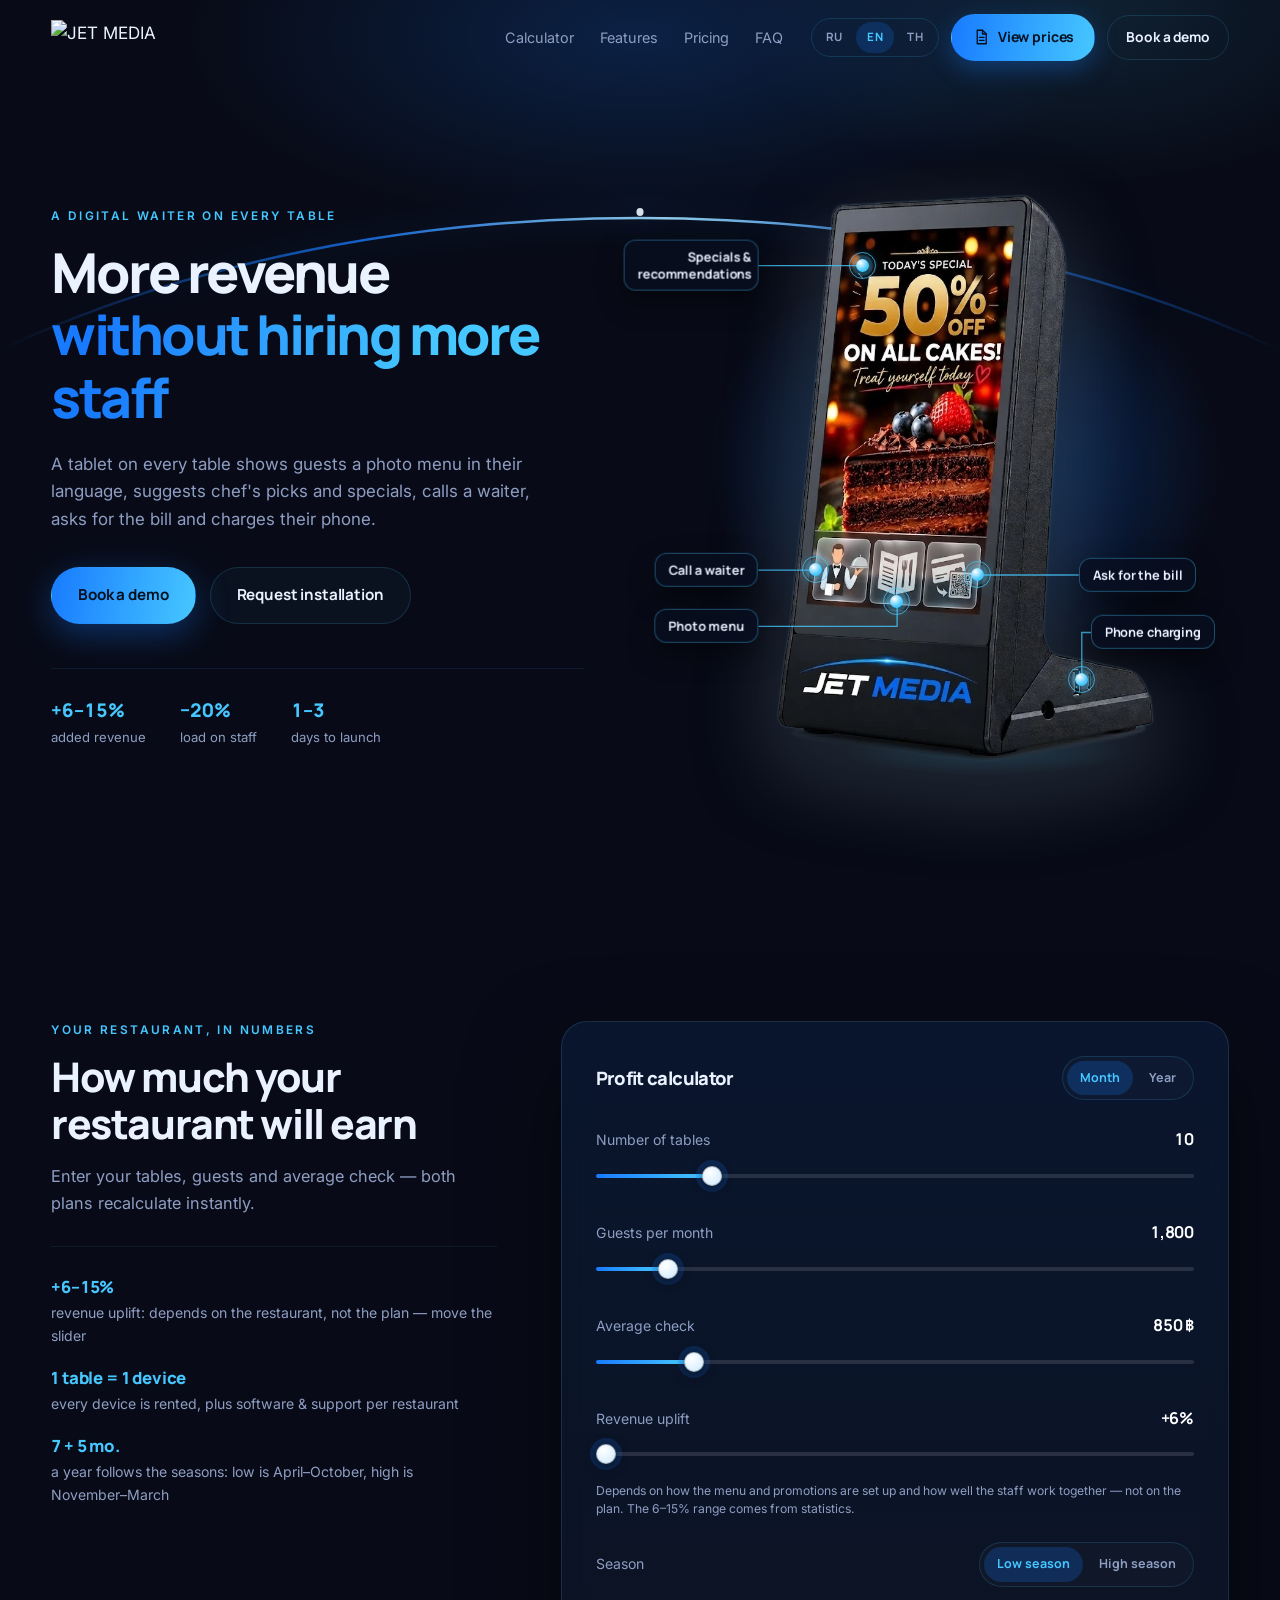
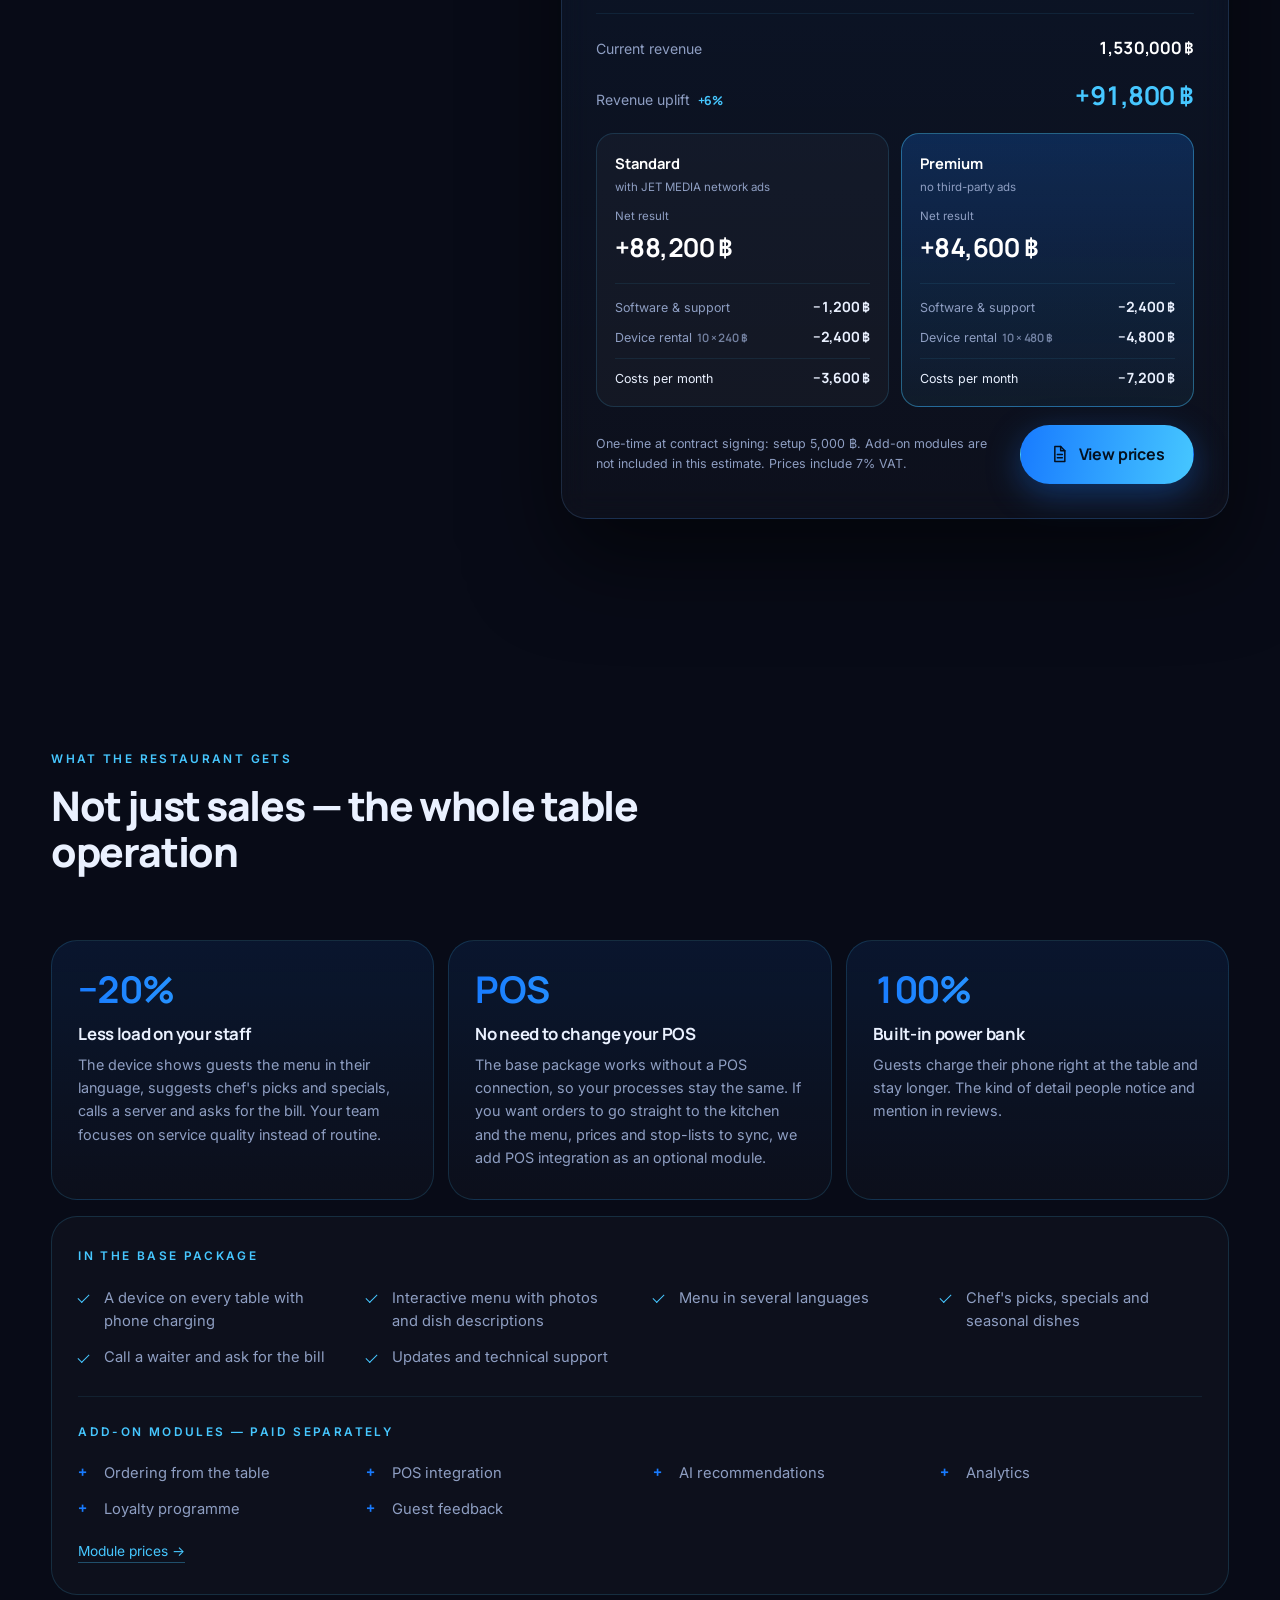
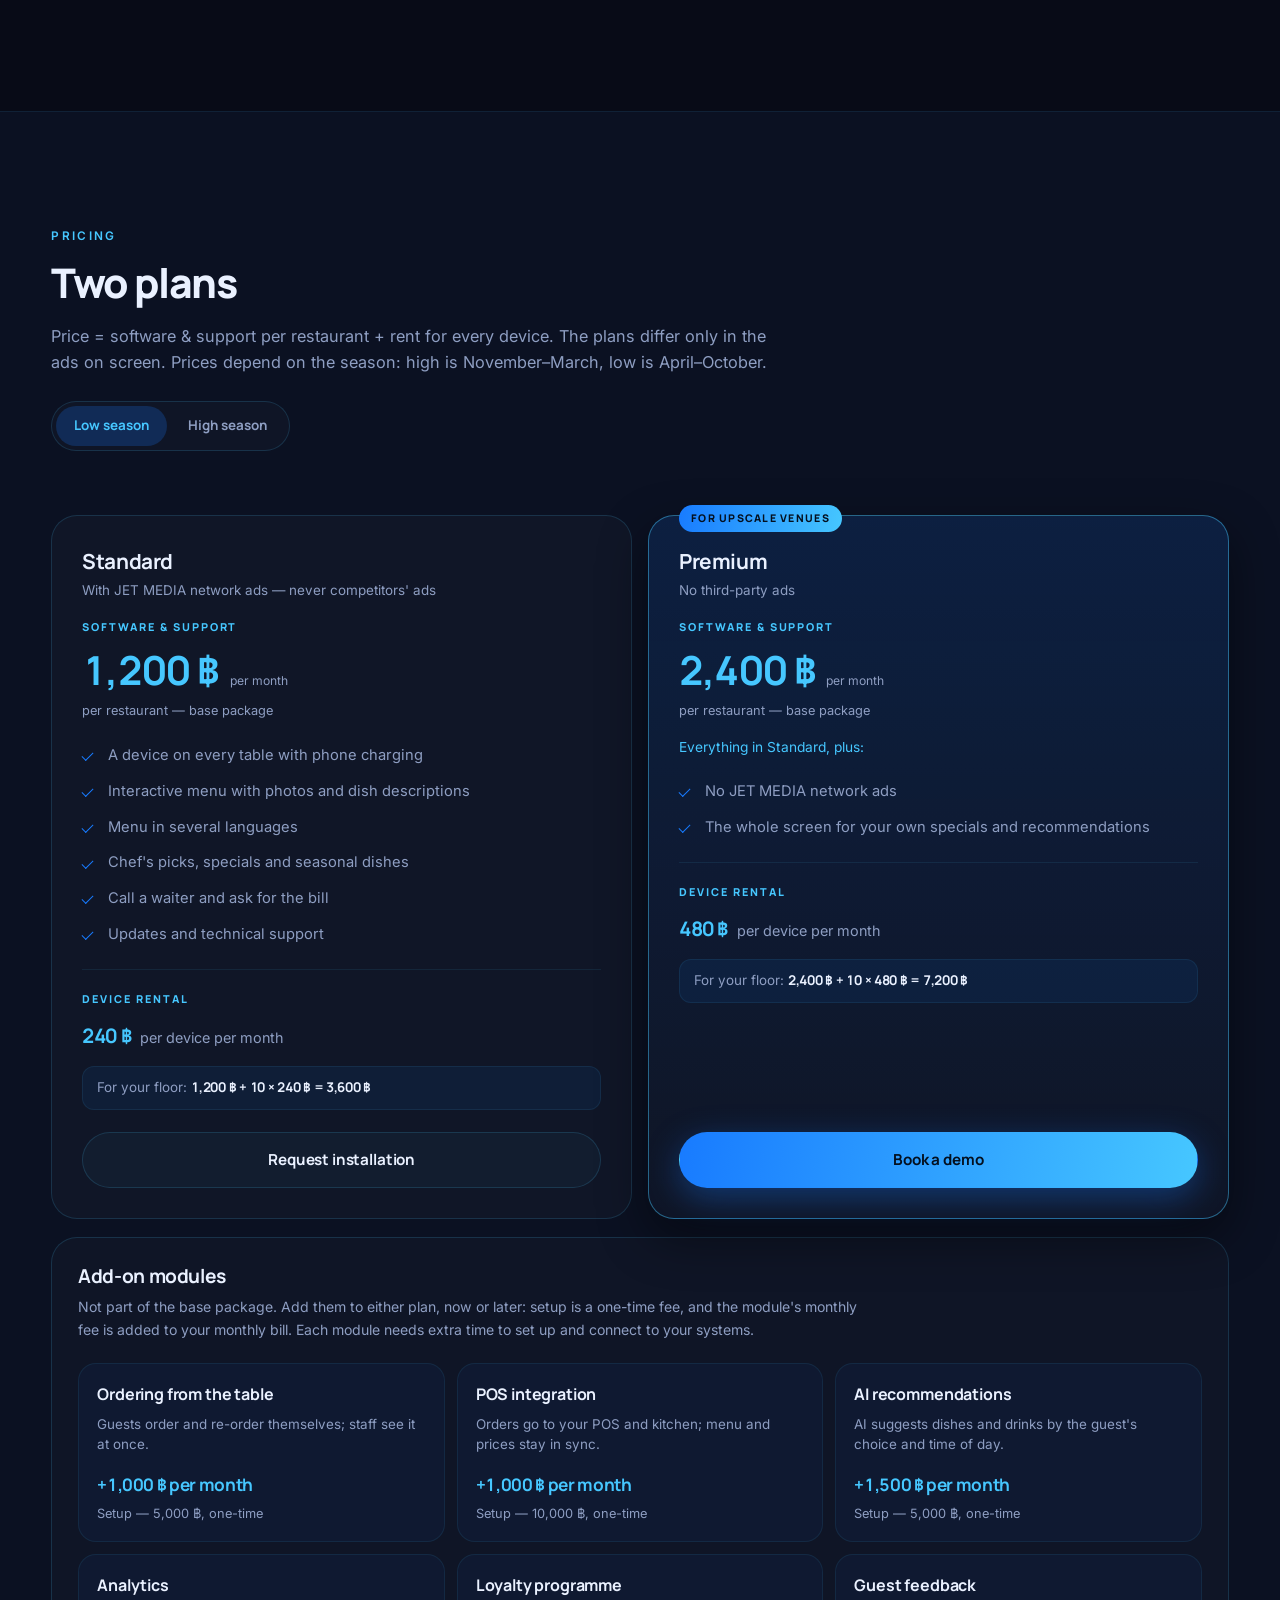
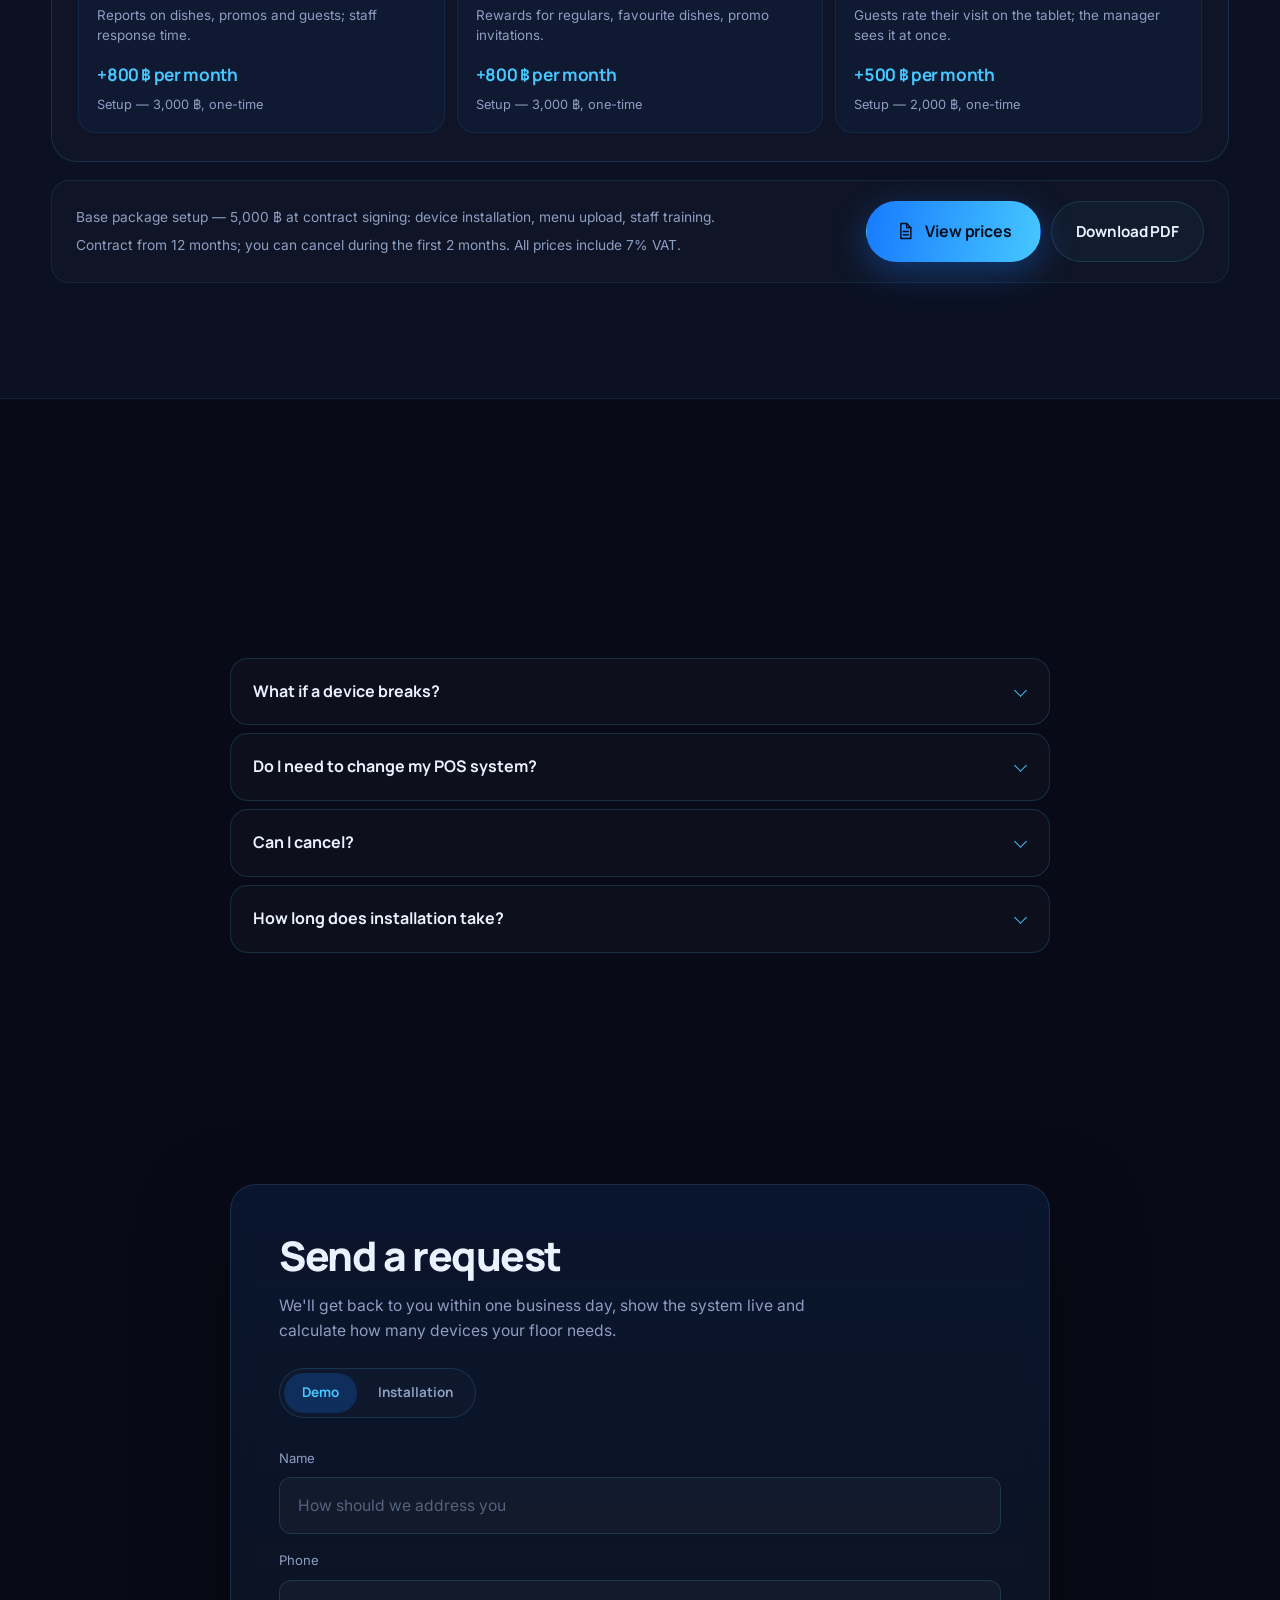
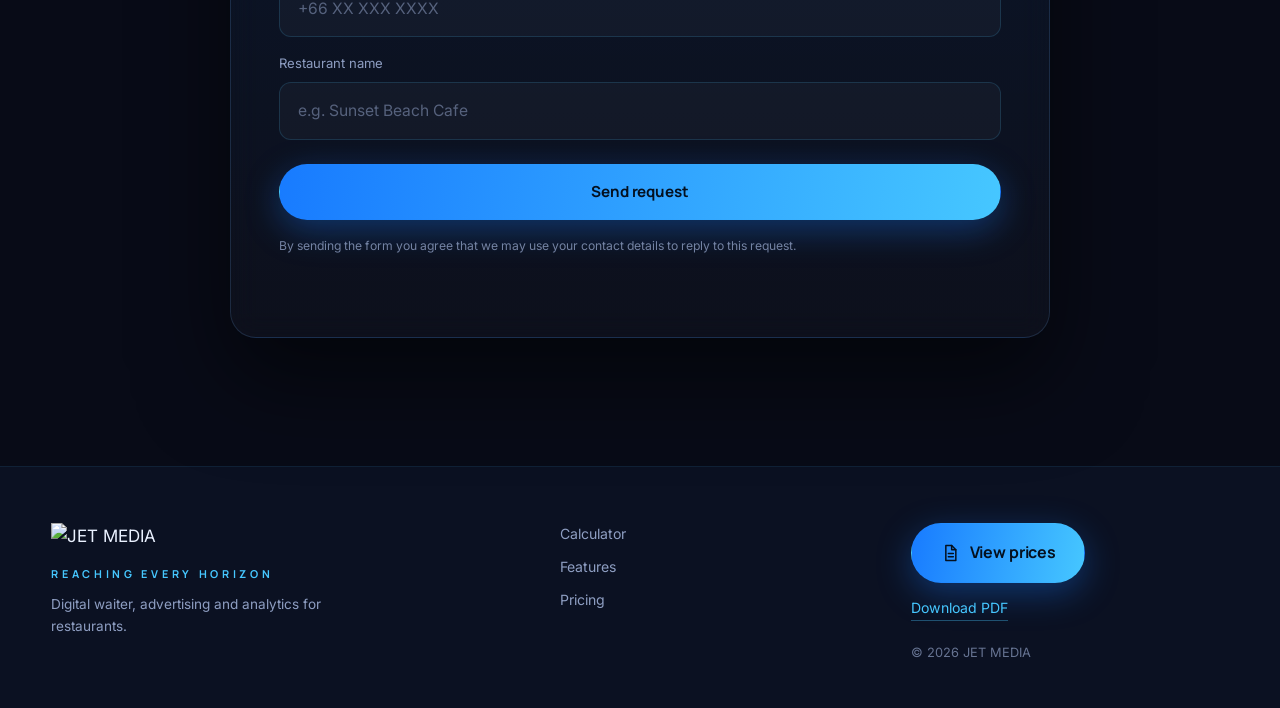
==== commit 889de55f: "Prominent «View prices» buttons everywhere; 30 and 40 tables in the price list - «Посмотреть прайс» " ====
--- a/index.html
+++ b/index.html
@@ -76,14 +76,24 @@
       <a href="#ops" data-i18n="nav.ops">Возможности</a>
       <a href="#pricing" data-i18n="nav.pricing">Тарифы</a>
       <a href="#faq" data-i18n="nav.faq">Вопросы</a>
-    </nav>
-
-    <div class="head-actions">
-      <div class="lang" role="group" aria-label="Language">
+      <!-- На телефоне языки переезжают сюда, в меню: в шапке остаётся место для кнопки прайса -->
+      <div class="lang nav-lang" role="group" aria-label="Language">
         <button type="button" class="lang-btn is-active" data-set-lang="ru">RU</button>
         <button type="button" class="lang-btn" data-set-lang="en">EN</button>
         <button type="button" class="lang-btn" data-set-lang="th">TH</button>
       </div>
+    </nav>
+
+    <div class="head-actions">
+      <div class="lang head-lang" role="group" aria-label="Language">
+        <button type="button" class="lang-btn is-active" data-set-lang="ru">RU</button>
+        <button type="button" class="lang-btn" data-set-lang="en">EN</button>
+        <button type="button" class="lang-btn" data-set-lang="th">TH</button>
+      </div>
+      <!-- Прайс-лист — на любом экране: на телефоне подпись короче -->
+      <a class="btn btn-primary head-price" href="price.html" data-price-page>
+        <svg class="btn-ico" viewBox="0 0 24 24" aria-hidden="true" focusable="false"><path d="M7 3h7l5 5v13H7z"/><path d="M14 3v5h5M10 12.5h6M10 16.5h6"/></svg><span class="lbl-full" data-i18n="price.open">Посмотреть прайс</span><span class="lbl-short" data-i18n="price.openShort">Прайс</span>
+      </a>
       <a class="btn btn-ghost head-cta" href="#request" data-request-type="demo" data-i18n="nav.cta">Демонстрация</a>
       <button class="burger" id="burger" type="button" aria-label="Menu" aria-expanded="false">
         <span></span><span></span>
@@ -288,10 +298,12 @@
         </div>
       </div>
 
-      <p class="calc-note">
-        <span data-tpl="calc.note">Разово при подписании договора — подключение 5 000 ฿. Дополнительные модули в расчёт не входят. Цены с НДС 7%.</span>
-        <a href="price.html" data-price-page data-i18n="price.open">Открыть прайс-лист</a>
-      </p>
+      <div class="calc-note">
+        <p data-tpl="calc.note">Разово при подписании договора — подключение 5 000 ฿. Дополнительные модули в расчёт не входят. Цены с НДС 7%.</p>
+        <a class="btn btn-primary btn-price" href="price.html" data-price-page>
+          <svg class="btn-ico" viewBox="0 0 24 24" aria-hidden="true" focusable="false"><path d="M7 3h7l5 5v13H7z"/><path d="M14 3v5h5M10 12.5h6M10 16.5h6"/></svg><span data-i18n="price.open">Посмотреть прайс</span>
+        </a>
+      </div>
     </div>
   </div>
 </section>
@@ -471,8 +483,10 @@
         <p data-tpl="price.noteTerms">Договор — от 12 мес., в первые 2 мес. можно отказаться. Все цены с НДС 7%.</p>
       </div>
       <div class="plans-actions">
-        <a class="btn btn-line" href="price.html" data-price-page data-i18n="price.open">Открыть прайс-лист</a>
-        <a class="btn btn-primary" href="price-ru.pdf" download="JET-MEDIA-price-RU.pdf" data-price-pdf data-i18n="price.pdf">Скачать PDF</a>
+        <a class="btn btn-primary btn-price" href="price.html" data-price-page>
+          <svg class="btn-ico" viewBox="0 0 24 24" aria-hidden="true" focusable="false"><path d="M7 3h7l5 5v13H7z"/><path d="M14 3v5h5M10 12.5h6M10 16.5h6"/></svg><span data-i18n="price.open">Посмотреть прайс</span>
+        </a>
+        <a class="btn btn-line" href="price-ru.pdf" download="JET-MEDIA-price-RU.pdf" data-price-pdf data-i18n="price.pdf">Скачать PDF</a>
       </div>
     </div>
   </div>
@@ -571,6 +585,10 @@
       <a href="#pricing" data-i18n="nav.pricing">Тарифы</a>
     </nav>
     <div class="foot-contacts">
+      <a class="btn btn-primary btn-price foot-price" href="price.html" data-price-page>
+        <svg class="btn-ico" viewBox="0 0 24 24" aria-hidden="true" focusable="false"><path d="M7 3h7l5 5v13H7z"/><path d="M14 3v5h5M10 12.5h6M10 16.5h6"/></svg><span data-i18n="price.open">Посмотреть прайс</span>
+      </a>
+      <a class="foot-pdf" href="price-ru.pdf" download="JET-MEDIA-price-RU.pdf" data-price-pdf data-i18n="price.pdf">Скачать PDF</a>
       <p class="foot-rights">© <span id="year">2026</span> JET MEDIA</p>
     </div>
   </div>
--- a/styles.css
+++ b/styles.css
@@ -131,6 +131,15 @@
 }
 .btn-ghost:hover{ border-color:var(--electric); color:var(--electric); }
 
+/* «Посмотреть прайс» — крупная кнопка с иконкой документа:
+   в калькуляторе, под тарифами и в подвале; в шапке — .head-price */
+.btn-ico{
+  width:18px; height:18px; flex-shrink:0;
+  fill:none; stroke:currentColor; stroke-width:1.8; stroke-linecap:round; stroke-linejoin:round;
+}
+.btn-price{ padding:16px 28px; font-size:1rem; white-space:nowrap; }
+.btn-price .btn-ico{ width:20px; height:20px; }
+
 /* ---------------- 5. Стеклянная панель ---------------- */
 .glass{
   background:linear-gradient(180deg, rgba(24,123,255,.10), rgba(255,255,255,.025));
@@ -174,6 +183,11 @@
 .nav a:hover::after{ transform:scaleX(1); }
 
 .head-actions{ display:flex; align-items:center; gap:12px; }
+
+/* Прайс в шапке: виден на любом экране, на телефоне — с короткой подписью */
+.head-price{ padding:11px 20px; font-size:.88rem; gap:8px; white-space:nowrap; box-shadow:0 8px 24px rgba(24,123,255,.32); }
+.head-price .lbl-short{ display:none; }
+.nav .nav-lang{ display:none; }     /* копия переключателя языков — только в меню телефона */
 
 .lang{ display:flex; gap:2px; padding:3px; border:1px solid var(--line); border-radius:100px; }
 .lang-btn{
@@ -447,12 +461,13 @@
 /* Отрицательный чистый результат — красным: так честнее, чем прятать */
 .res-value.neg{ color:#FF8F9B; }
 
-/* Сноска под расчётом: разовые услуги и ссылка на прайс-лист */
+/* Сноска под расчётом: разовые услуги и кнопка прайс-листа */
 .calc-note{
-  margin-top:16px; font-size:.78rem; color:var(--muted); line-height:1.6;
-}
-.calc-note a{ color:var(--electric); white-space:nowrap; border-bottom:1px solid rgba(70,199,255,.35); }
-.calc-note a:hover{ border-bottom-color:var(--electric); }
+  margin-top:18px; display:flex; align-items:center; justify-content:space-between;
+  flex-wrap:wrap; gap:14px 20px;
+  font-size:.78rem; color:var(--muted); line-height:1.6;
+}
+.calc-note p{ flex:1 1 240px; }
 
 /* ---------------- 9. Секции ---------------- */
 .section{ padding:clamp(72px, 9vw, 126px) 0; }
@@ -618,7 +633,8 @@
 }
 .plans-terms{ display:grid; gap:6px; flex:1 1 420px; }
 .plans-actions{ display:flex; flex-wrap:wrap; gap:10px; }
-.plans-actions .btn{ padding:12px 20px; font-size:.88rem; }
+.plans-actions .btn{ padding:14px 24px; font-size:.95rem; }
+.plans-actions .btn-price{ padding:16px 28px; font-size:1rem; }
 
 /* ---------------- 13. FAQ ---------------- */
 .faq{ display:grid; gap:8px; }
@@ -685,7 +701,9 @@
 .foot-tag{ font-size:.85rem; color:var(--muted); margin-top:10px; max-width:34ch; }
 .foot-links{ display:grid; gap:10px; font-size:.88rem; color:var(--muted); }
 .foot-links a:hover{ color:var(--electric); }
-.foot-contacts{ display:grid; gap:10px; font-size:.88rem; color:var(--muted); }
+.foot-contacts{ display:grid; gap:14px; justify-items:start; font-size:.88rem; color:var(--muted); }
+.foot-pdf{ color:var(--electric); border-bottom:1px solid rgba(70,199,255,.35); transition:border-color .2s var(--ease); }
+.foot-pdf:hover{ border-bottom-color:var(--electric); }
 .foot-rights{ margin-top:8px; opacity:.7; font-size:.8rem; }
 
 /* ---------------- 16. Появление при прокрутке ---------------- */
@@ -709,8 +727,16 @@
   .addons-grid{ grid-template-columns:repeat(2, minmax(0, 1fr)); }
 }
 
-@media (max-width: 860px){
-  body{ font-size:16px; }
+/* Шапка по ширине экрана: сначала уходит «Демонстрация», потом меню
+   прячется в бургер, на телефоне языки переезжают в меню.
+   Кнопка «Посмотреть прайс» остаётся в шапке всегда. */
+@media (max-width: 1180px){
+  .head-cta{ display:none; }
+  .head-inner{ gap:22px; }
+  .nav{ gap:20px; }
+}
+
+@media (max-width: 1024px){
   .nav{
     position:fixed; inset:64px 4vw auto 4vw; display:none;
     flex-direction:column; gap:4px; padding:16px;
@@ -723,9 +749,13 @@
   .nav a{ padding:11px 6px; font-size:.95rem; color:var(--text); }
   .nav a::after{ display:none; }
   .burger{ display:flex; }
-  .head-cta{ display:none; }
   .head-inner{ gap:12px; }
-  .logo{ height:28px; }
+  .head-actions{ margin-left:auto; }
+}
+
+@media (max-width: 860px){
+  body{ font-size:16px; }
+  .logo, .site-head.scrolled .logo{ height:28px; }
 
   .arc{ top:120px; height:220px; }
   .plans{ grid-template-columns:1fr; }
@@ -766,8 +796,23 @@
   }
 }
 
+@media (max-width: 600px){
+  .head-lang{ display:none; }
+  .nav .nav-lang{ display:flex; align-self:flex-start; margin:8px 6px 2px; }
+  .head-price{ padding:10px 16px; font-size:.86rem; }
+  .head-price .lbl-full{ display:none; }
+  .head-price .lbl-short{ display:inline; }
+  .logo, .site-head.scrolled .logo{ height:26px; }
+}
+
+@media (max-width: 360px){
+  .logo, .site-head.scrolled .logo{ height:22px; }
+  .head-price{ padding:10px 14px; }
+}
+
 @media (max-width: 520px){
   .calc-result{ grid-template-columns:1fr; }
+  .calc-note .btn-price, .foot-price{ width:100%; }
   .addons{ padding:22px 16px; }
   .addons-grid{ grid-template-columns:1fr; }
   .plans-actions, .plans-actions .btn{ width:100%; }
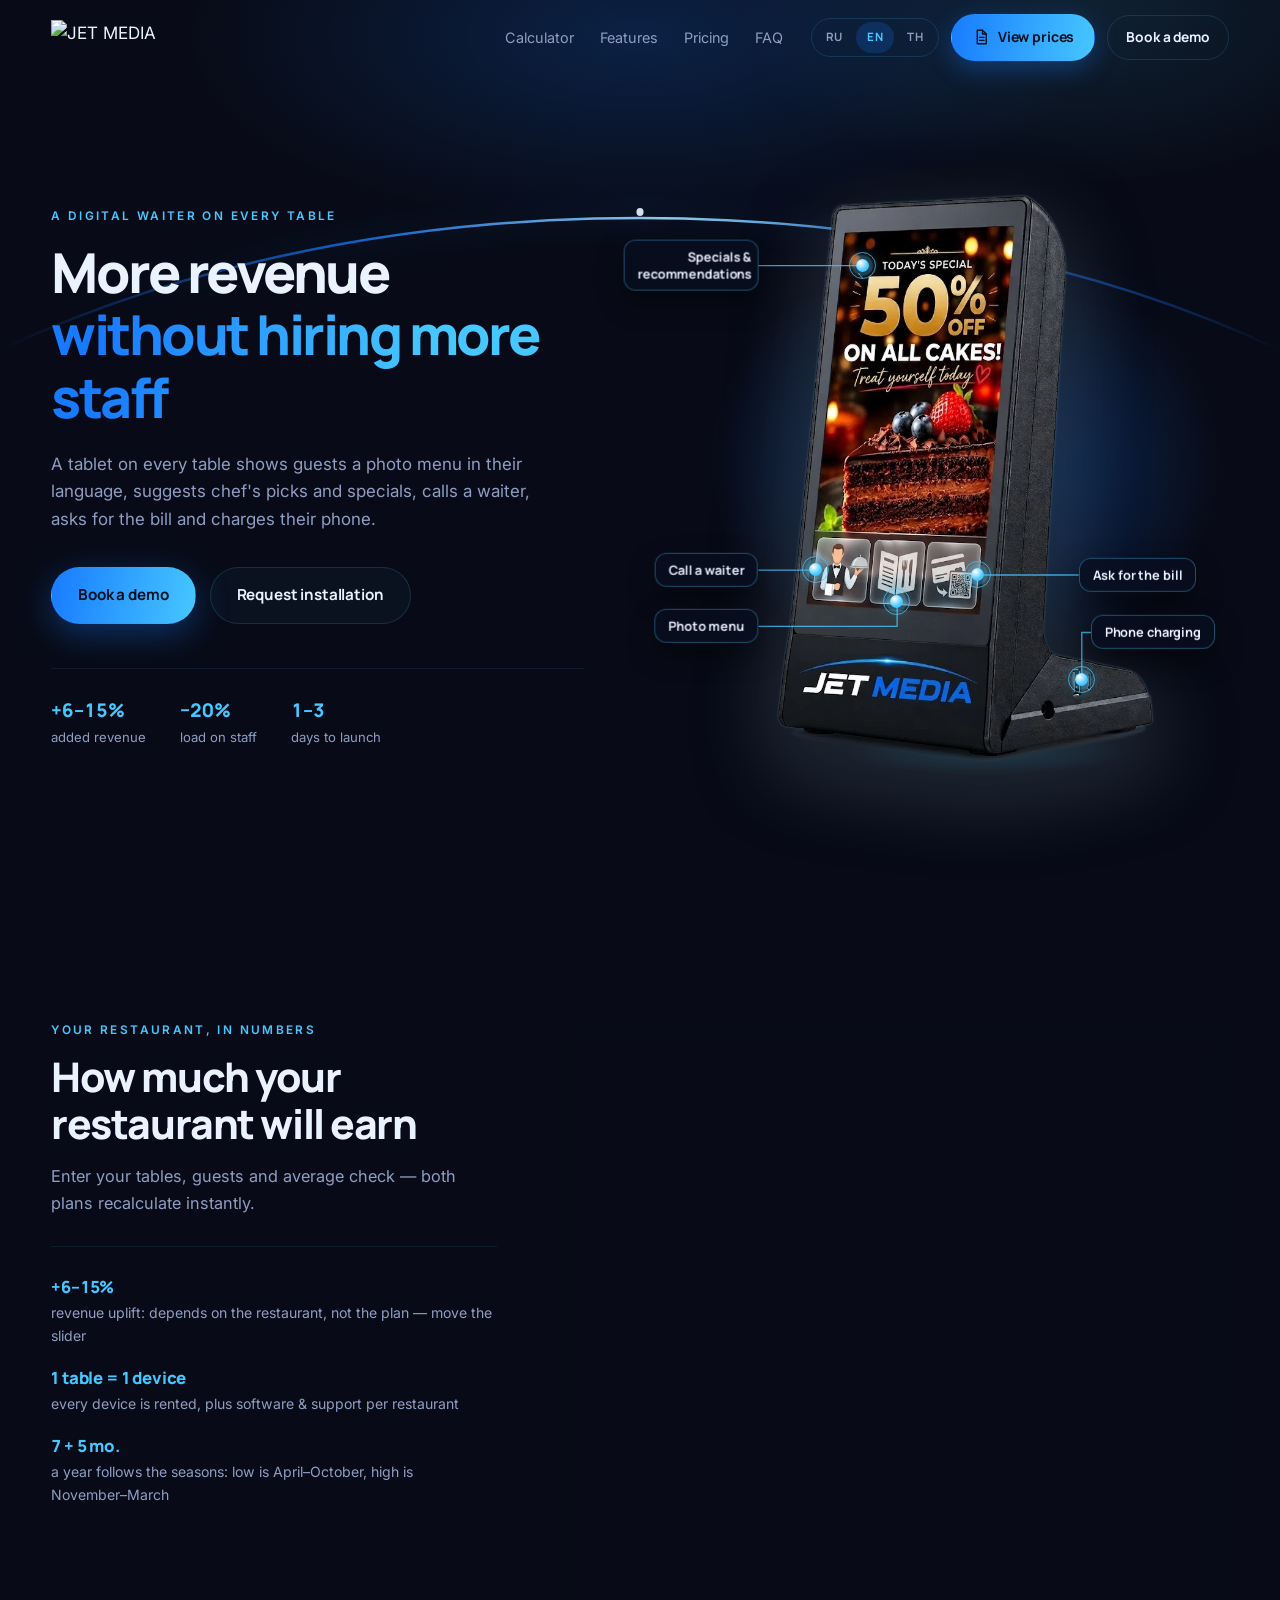
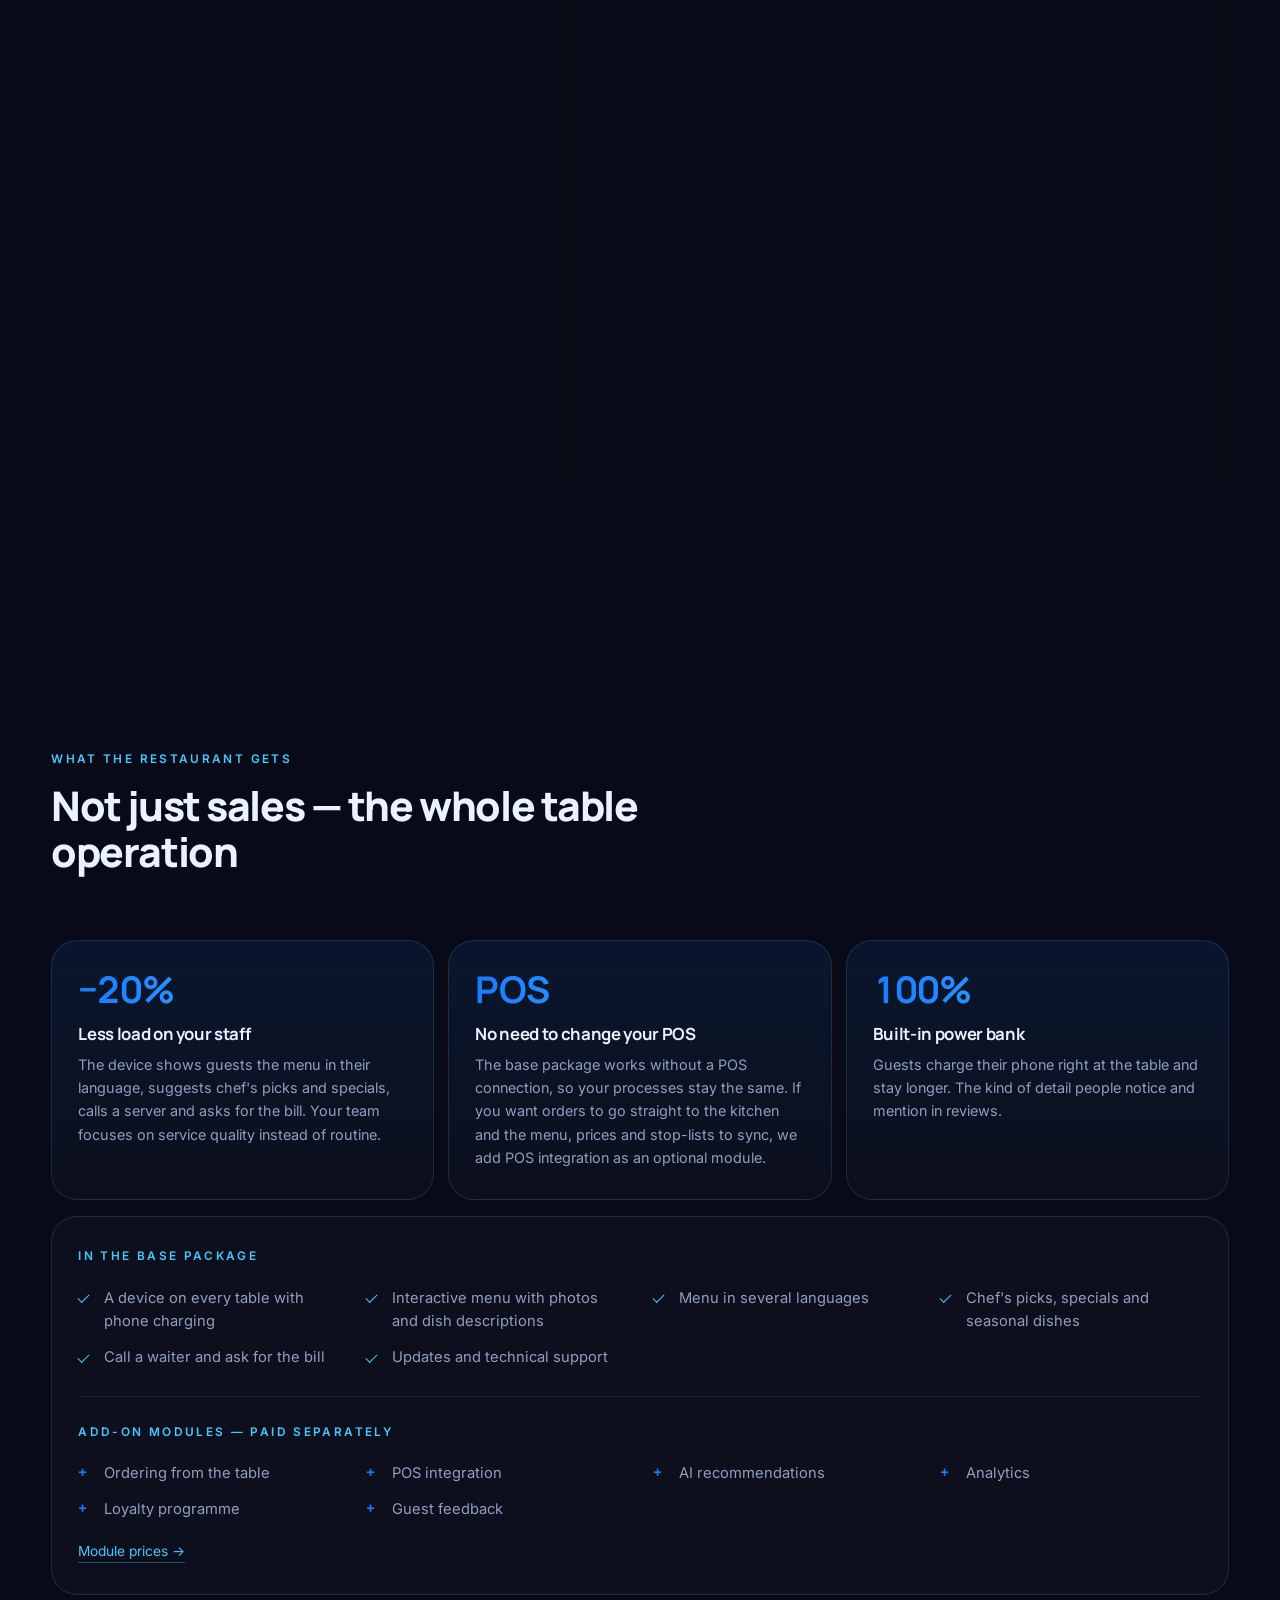
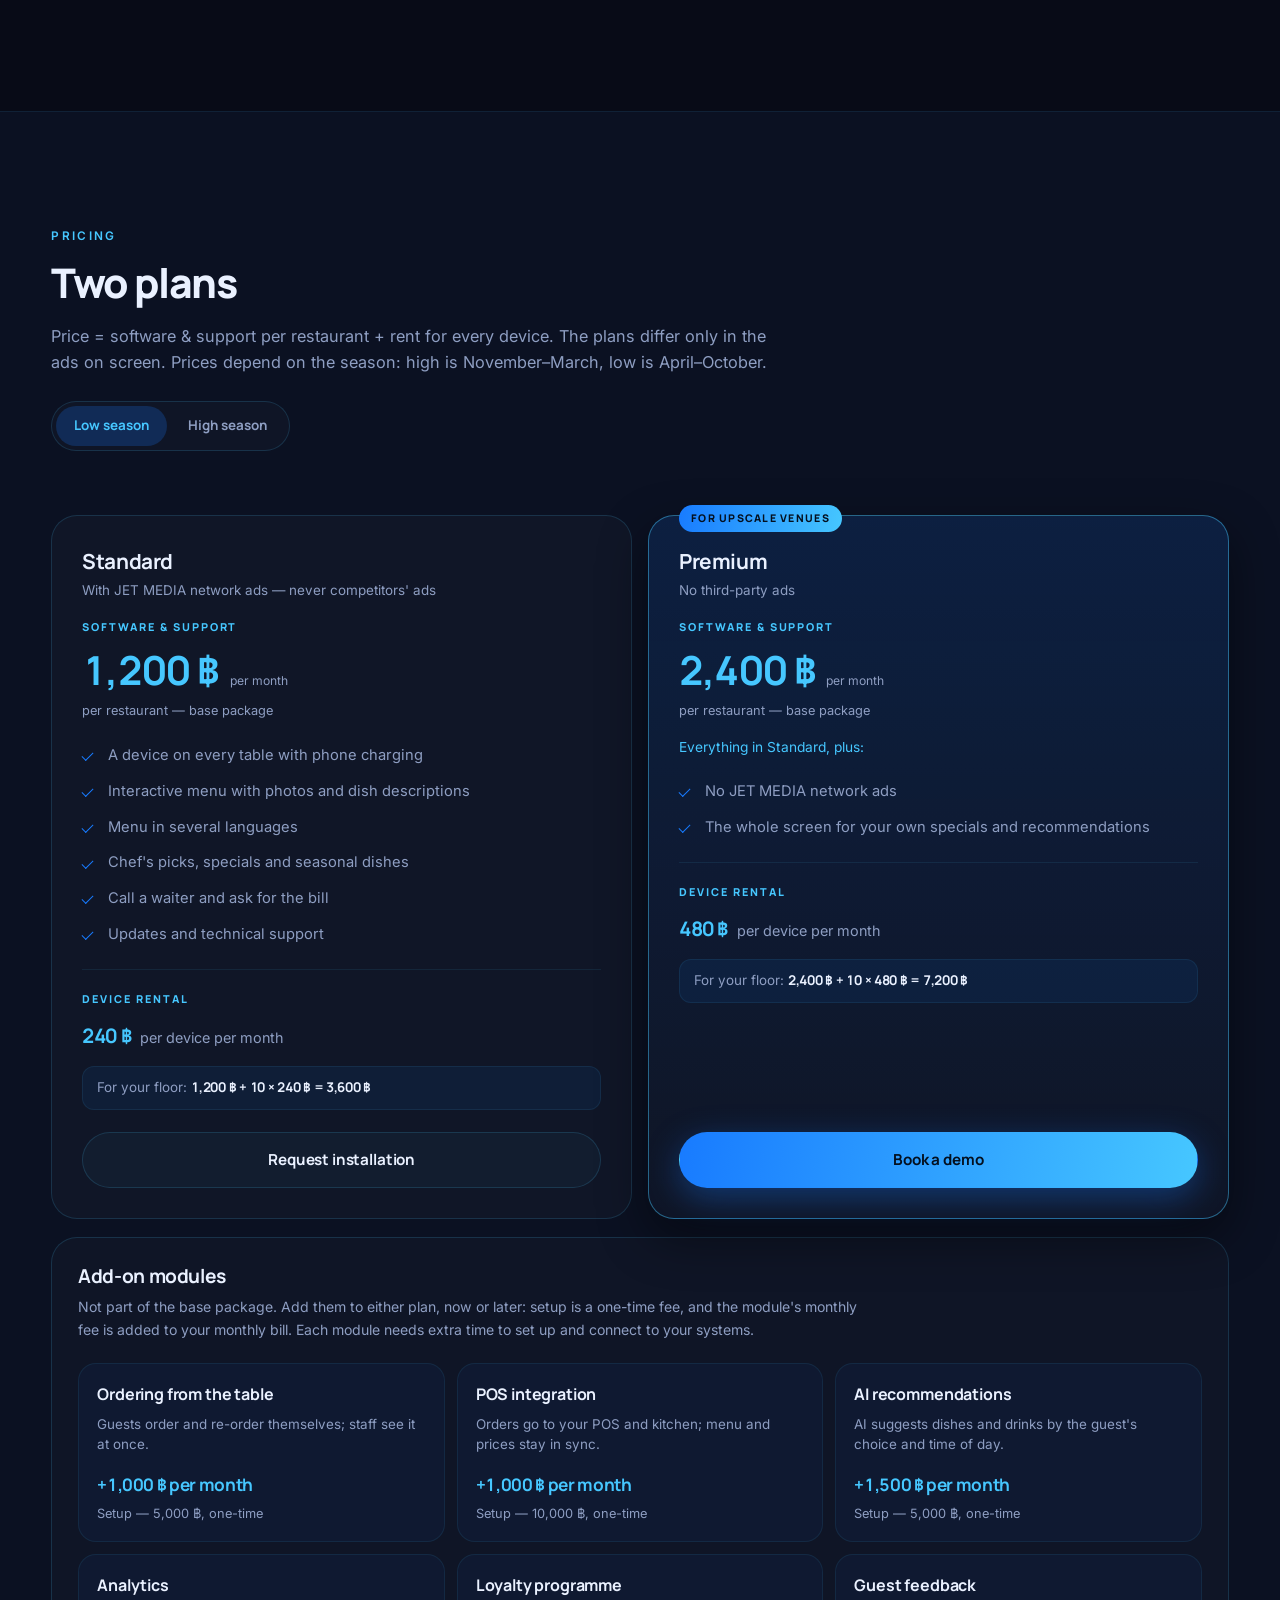
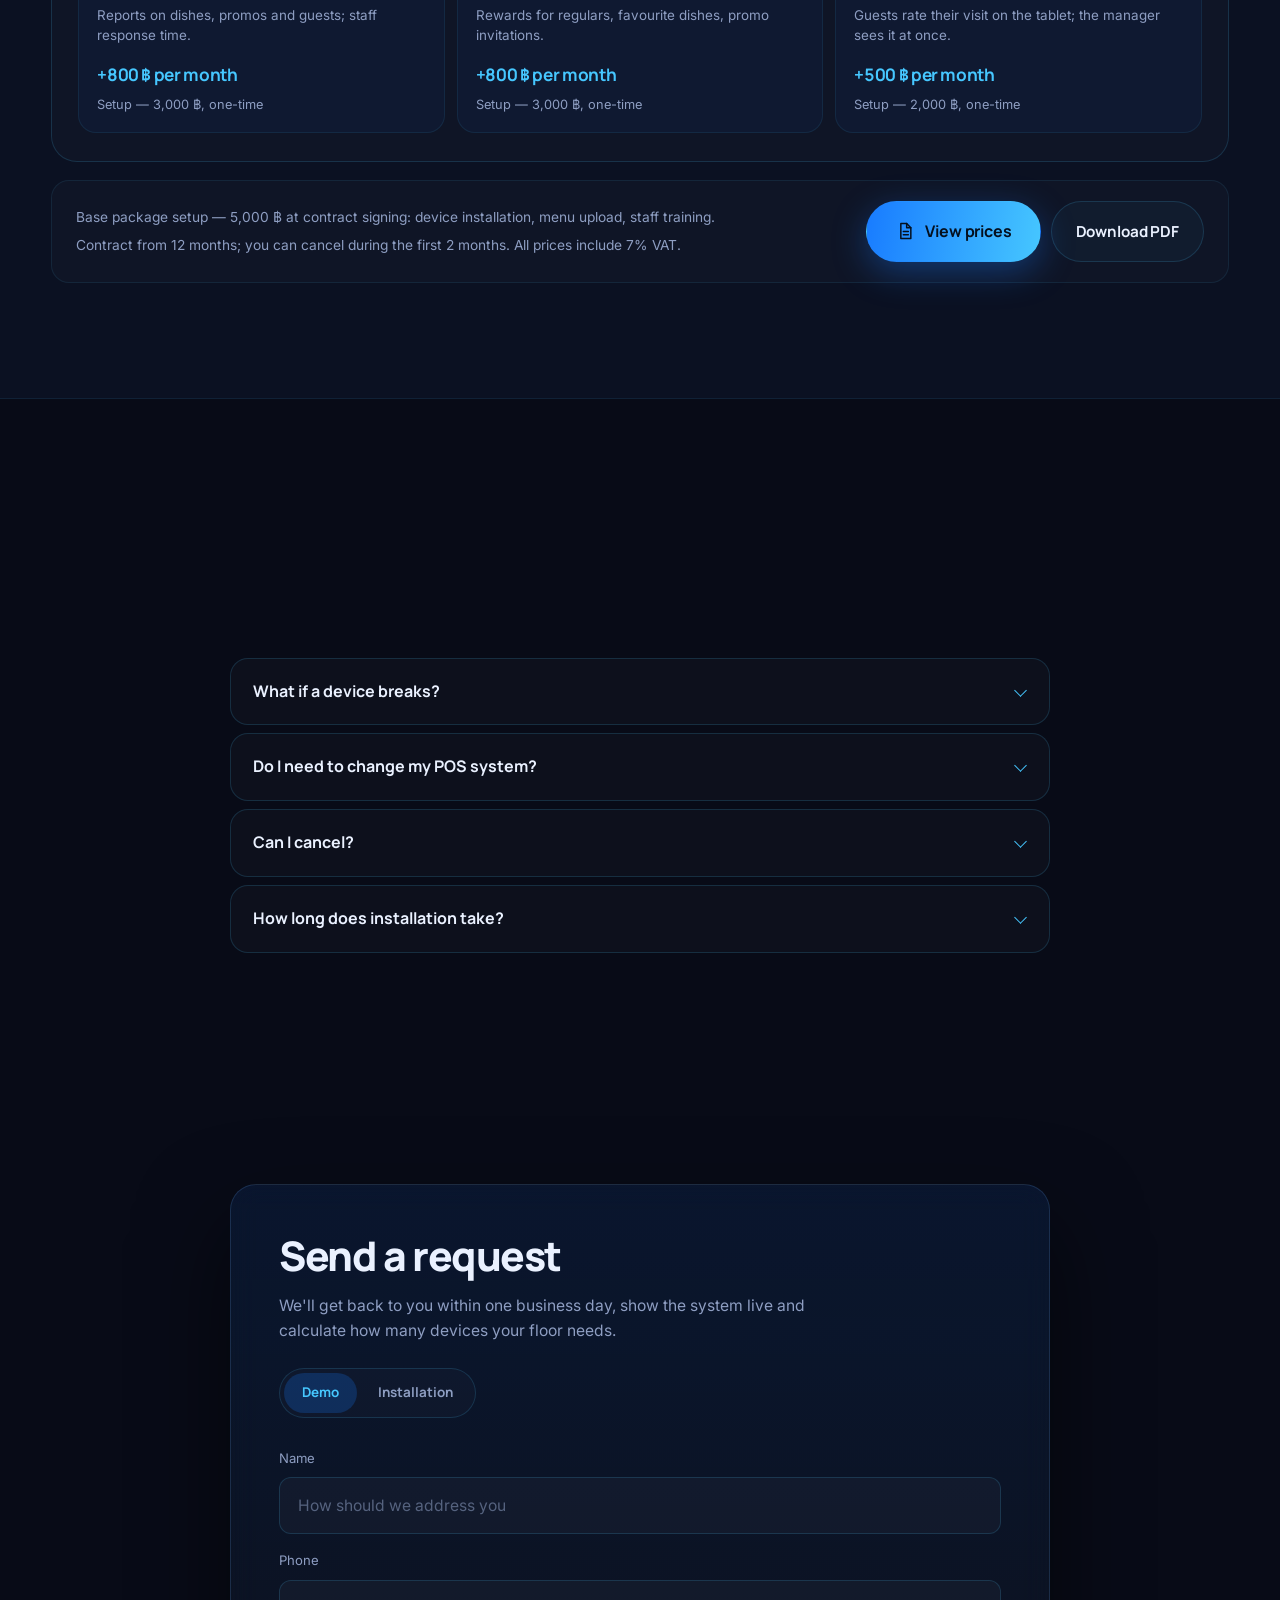
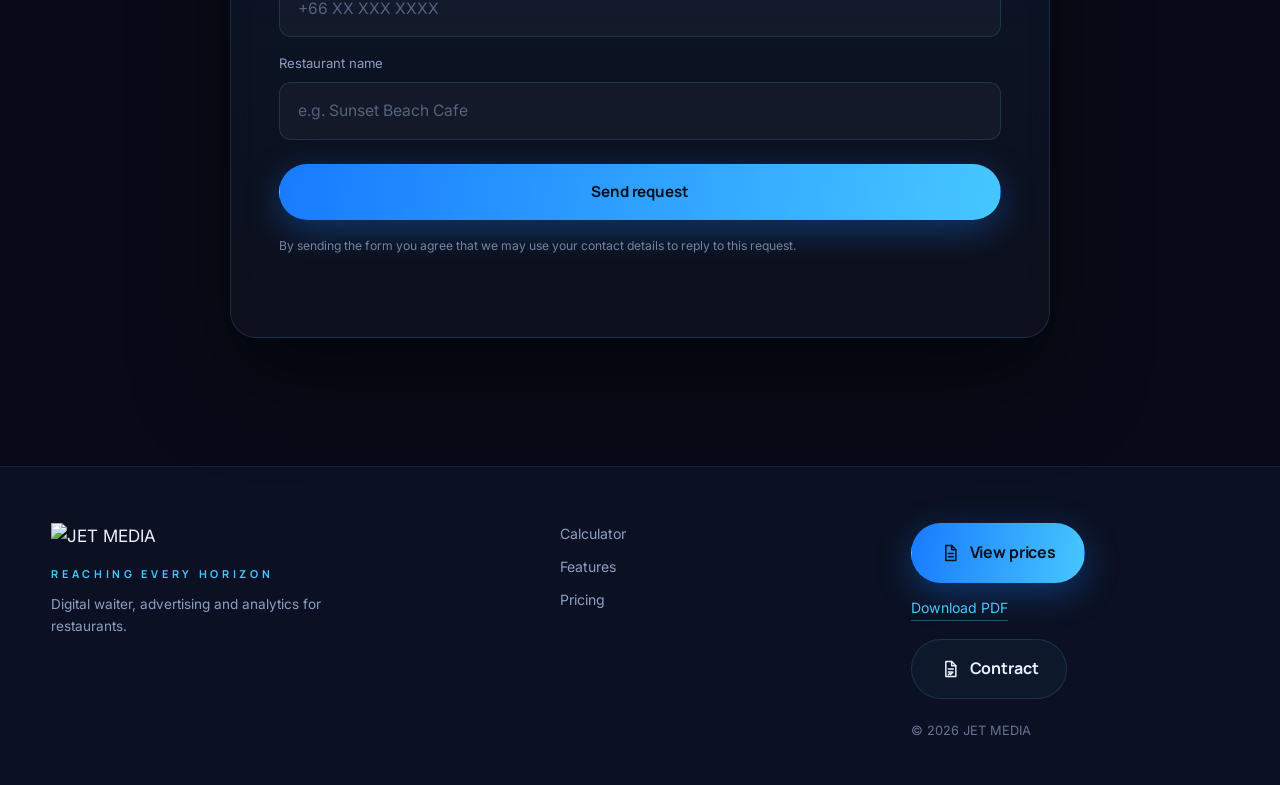
==== commit 81b99978: "Contract generator: footer «Договор» button → contract.html - contract.html / contract.css / contrac" ====
--- a/index.html
+++ b/index.html
@@ -589,6 +589,10 @@
         <svg class="btn-ico" viewBox="0 0 24 24" aria-hidden="true" focusable="false"><path d="M7 3h7l5 5v13H7z"/><path d="M14 3v5h5M10 12.5h6M10 16.5h6"/></svg><span data-i18n="price.open">Посмотреть прайс</span>
       </a>
       <a class="foot-pdf" href="price-ru.pdf" download="JET-MEDIA-price-RU.pdf" data-price-pdf data-i18n="price.pdf">Скачать PDF</a>
+      <!-- Конструктор договора: реквизиты заказчика, тариф, модули → PDF -->
+      <a class="btn btn-line btn-price foot-contract" href="contract.html" data-contract-page>
+        <svg class="btn-ico" viewBox="0 0 24 24" aria-hidden="true" focusable="false"><path d="M7 3h7l5 5v13H7z"/><path d="M14 3v5h5M10 12h6M10 15.5h4M10 19l1.6-1.6 1.2 1.2 2.7-2.9"/></svg><span data-i18n="foot.contract">Договор</span>
+      </a>
       <p class="foot-rights">© <span id="year">2026</span> JET MEDIA</p>
     </div>
   </div>
--- a/styles.css
+++ b/styles.css
@@ -704,6 +704,7 @@
 .foot-contacts{ display:grid; gap:14px; justify-items:start; font-size:.88rem; color:var(--muted); }
 .foot-pdf{ color:var(--electric); border-bottom:1px solid rgba(70,199,255,.35); transition:border-color .2s var(--ease); }
 .foot-pdf:hover{ border-bottom-color:var(--electric); }
+.foot-contract{ margin-top:4px; }
 .foot-rights{ margin-top:8px; opacity:.7; font-size:.8rem; }
 
 /* ---------------- 16. Появление при прокрутке ---------------- */
@@ -812,7 +813,7 @@
 
 @media (max-width: 520px){
   .calc-result{ grid-template-columns:1fr; }
-  .calc-note .btn-price, .foot-price{ width:100%; }
+  .calc-note .btn-price, .foot-price, .foot-contract{ width:100%; }
   .addons{ padding:22px 16px; }
   .addons-grid{ grid-template-columns:1fr; }
   .plans-actions, .plans-actions .btn{ width:100%; }
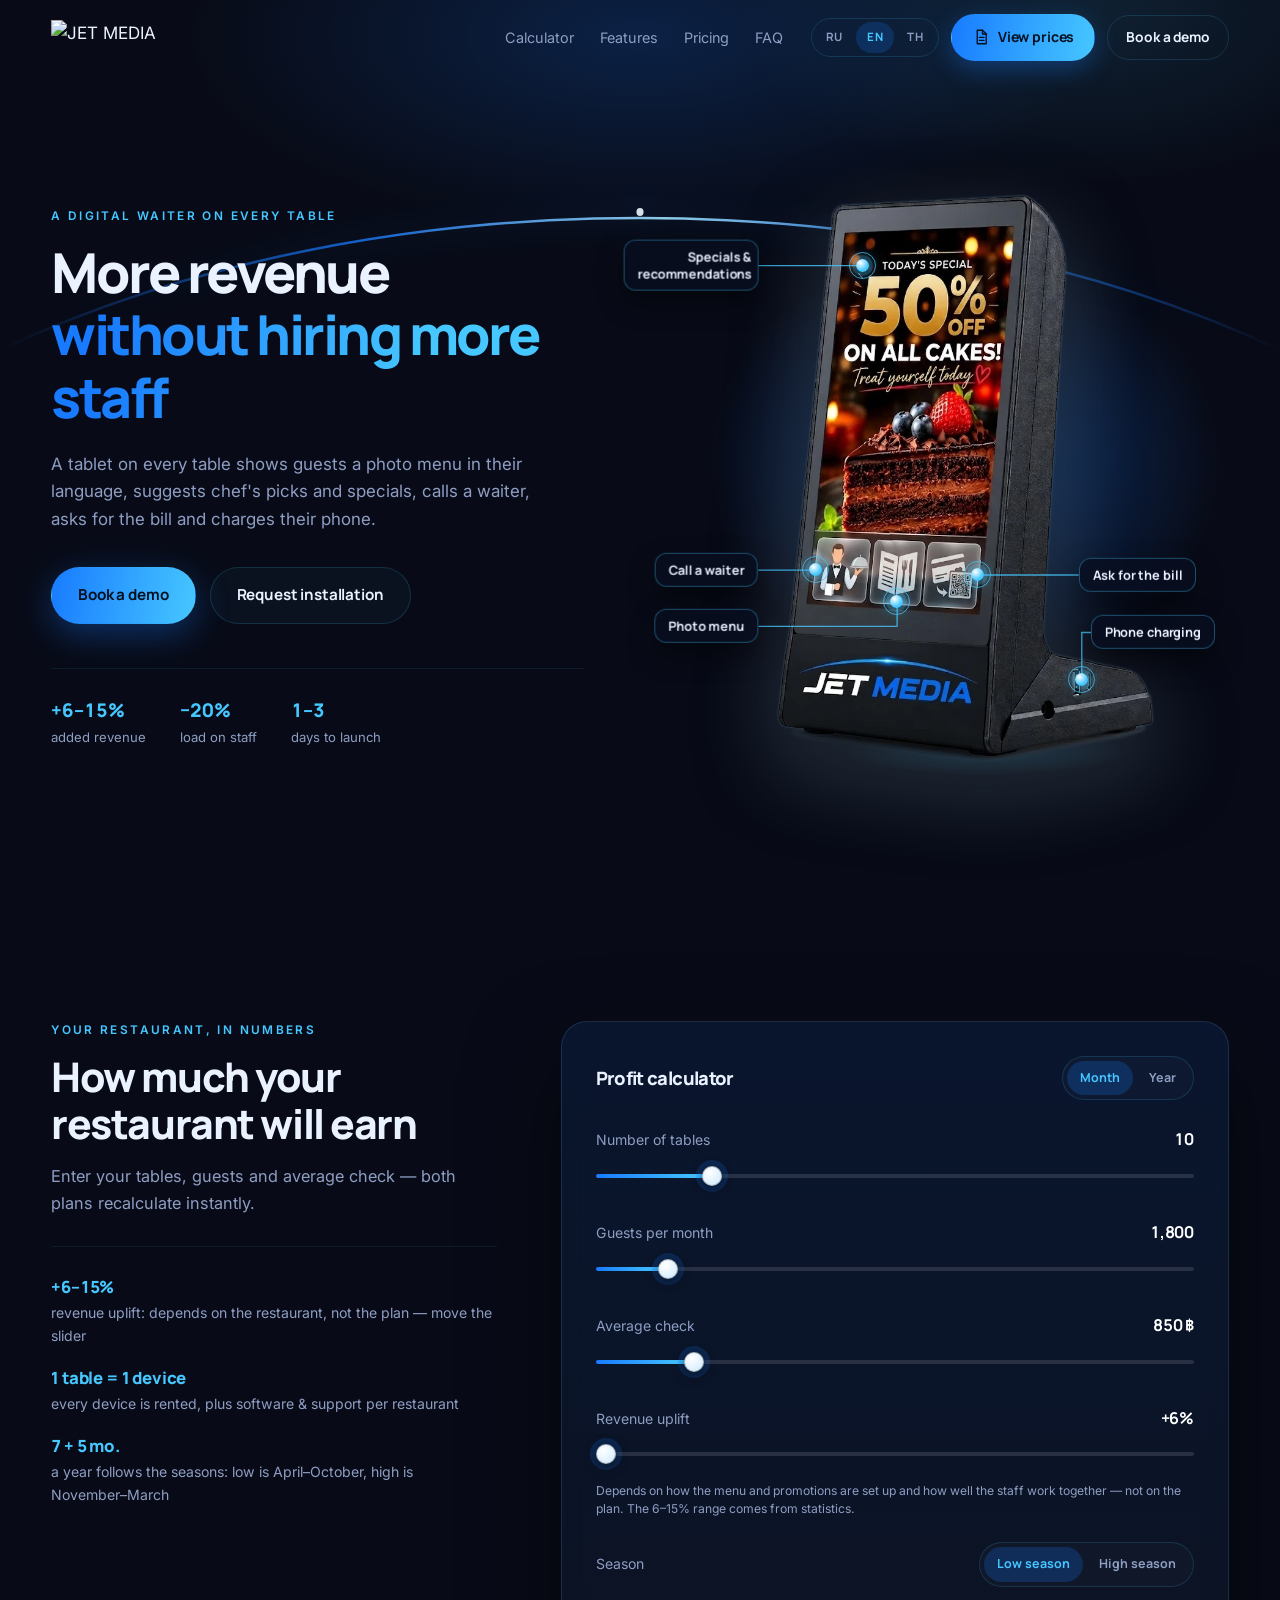
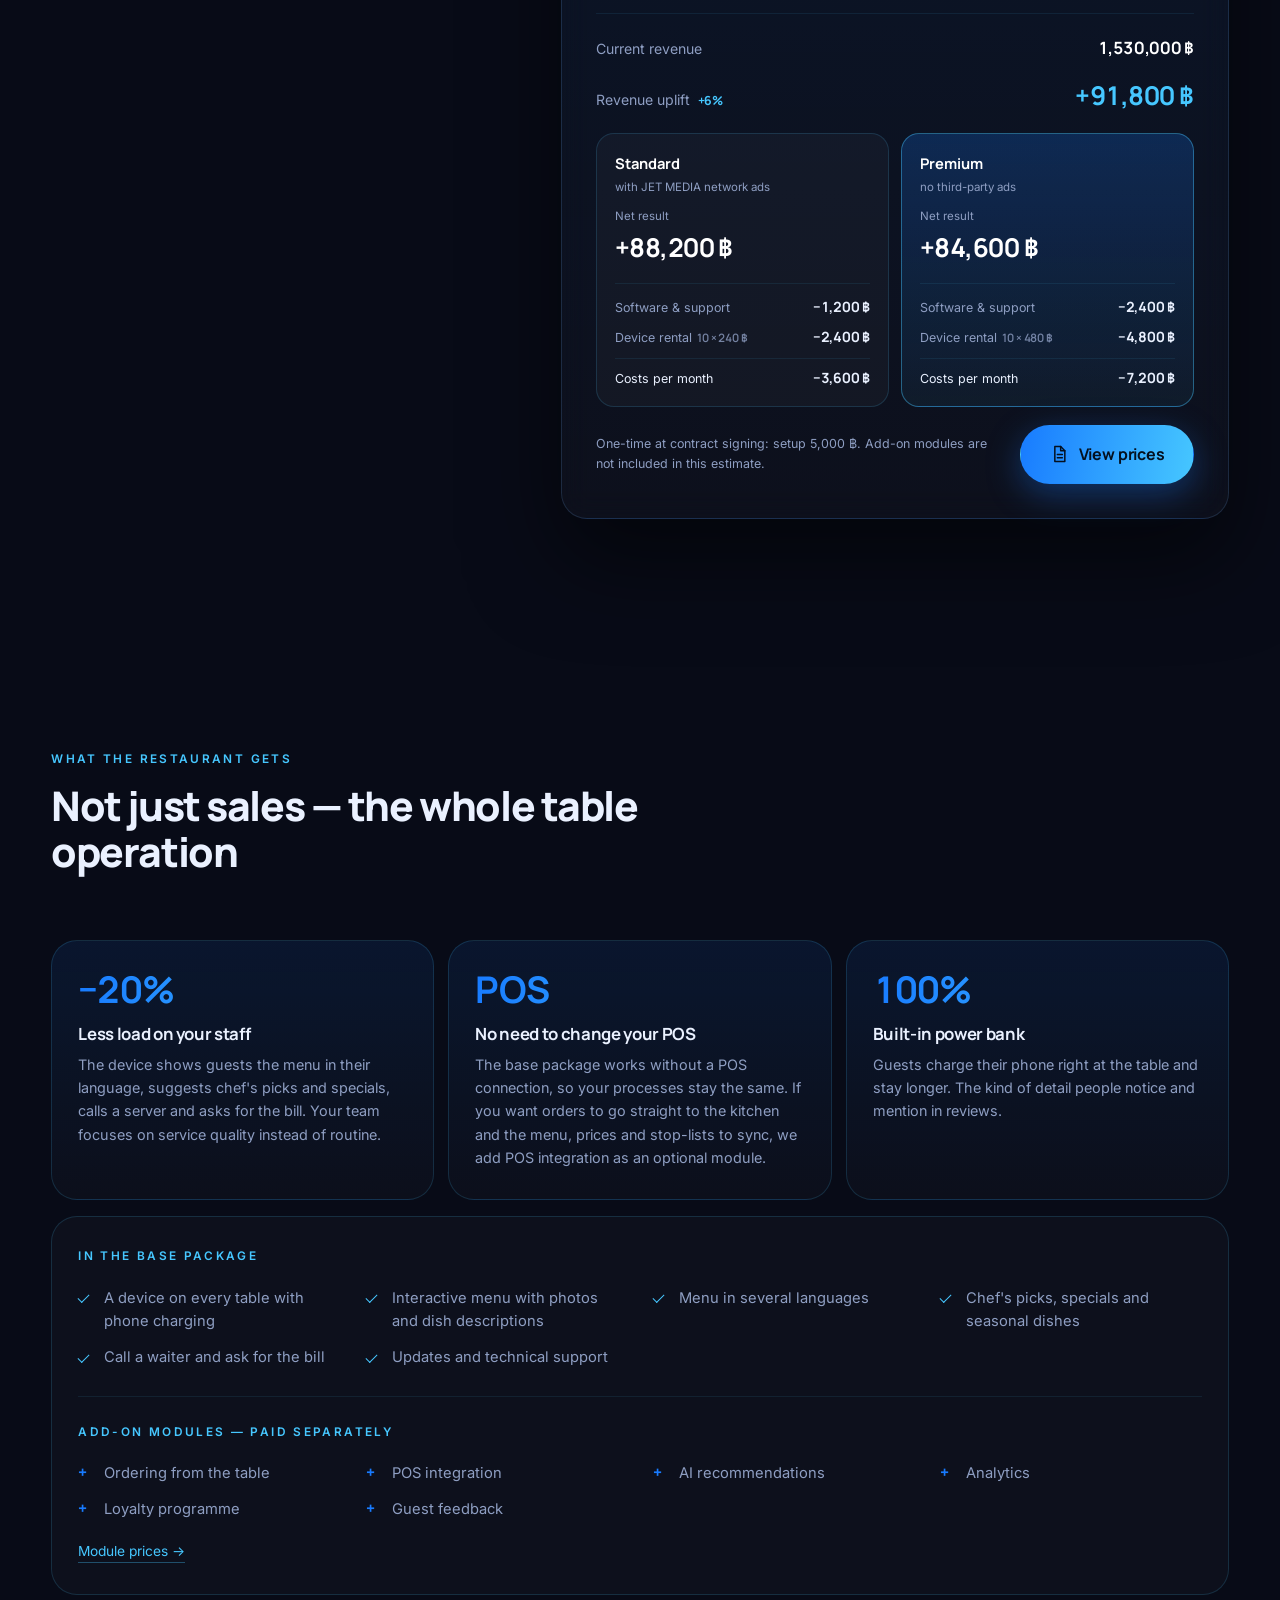
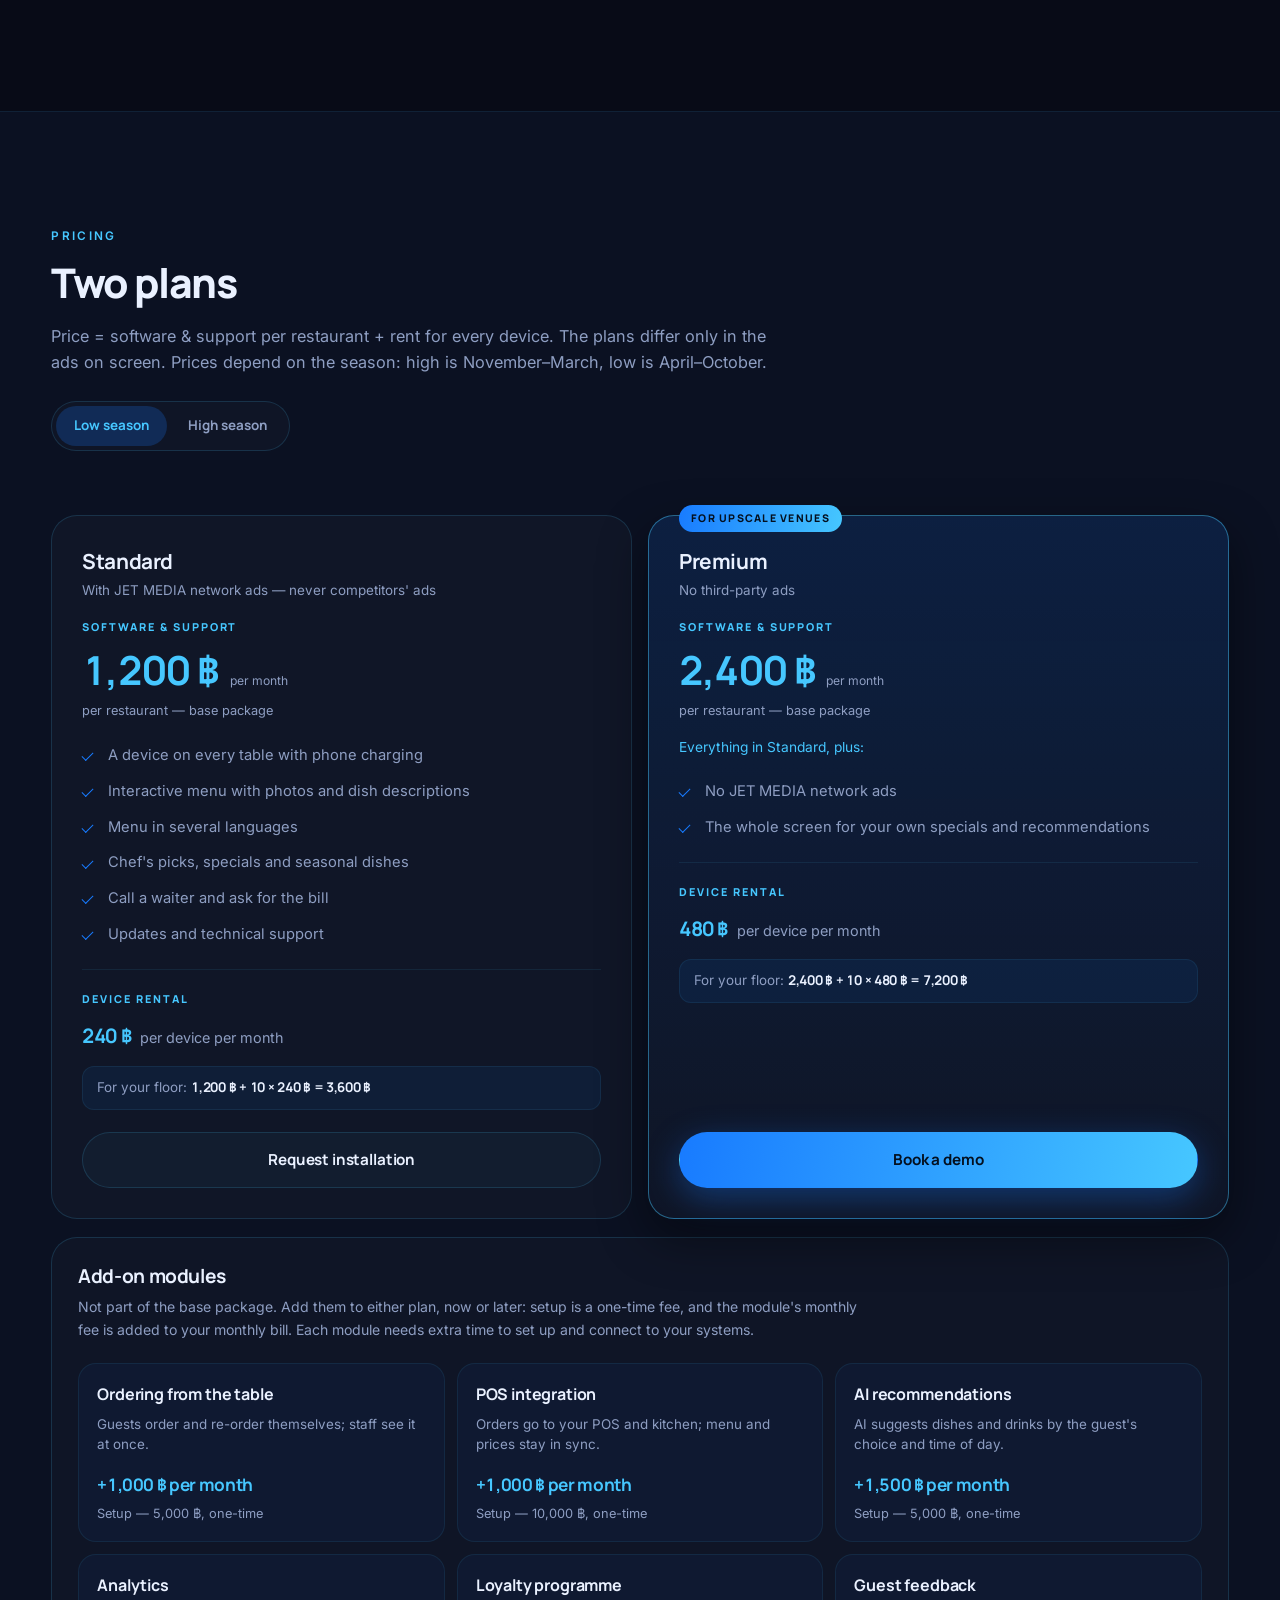
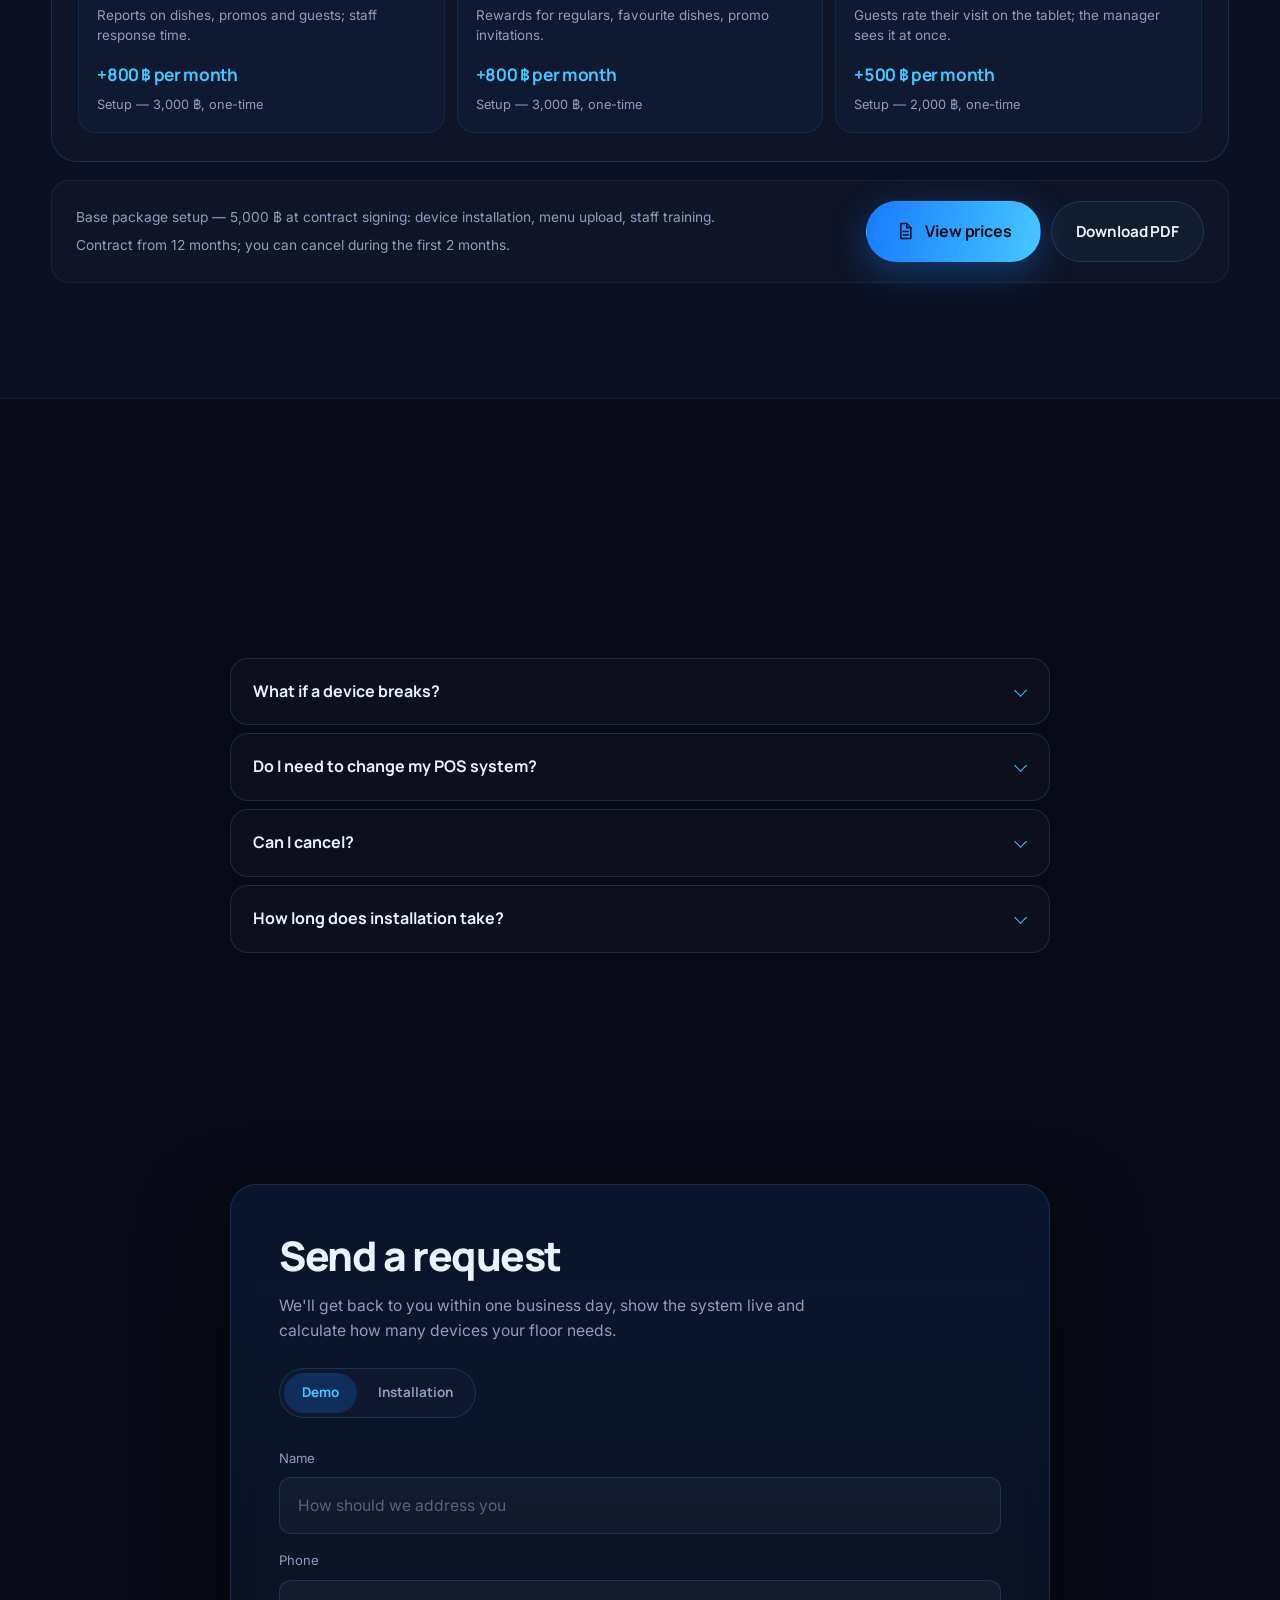
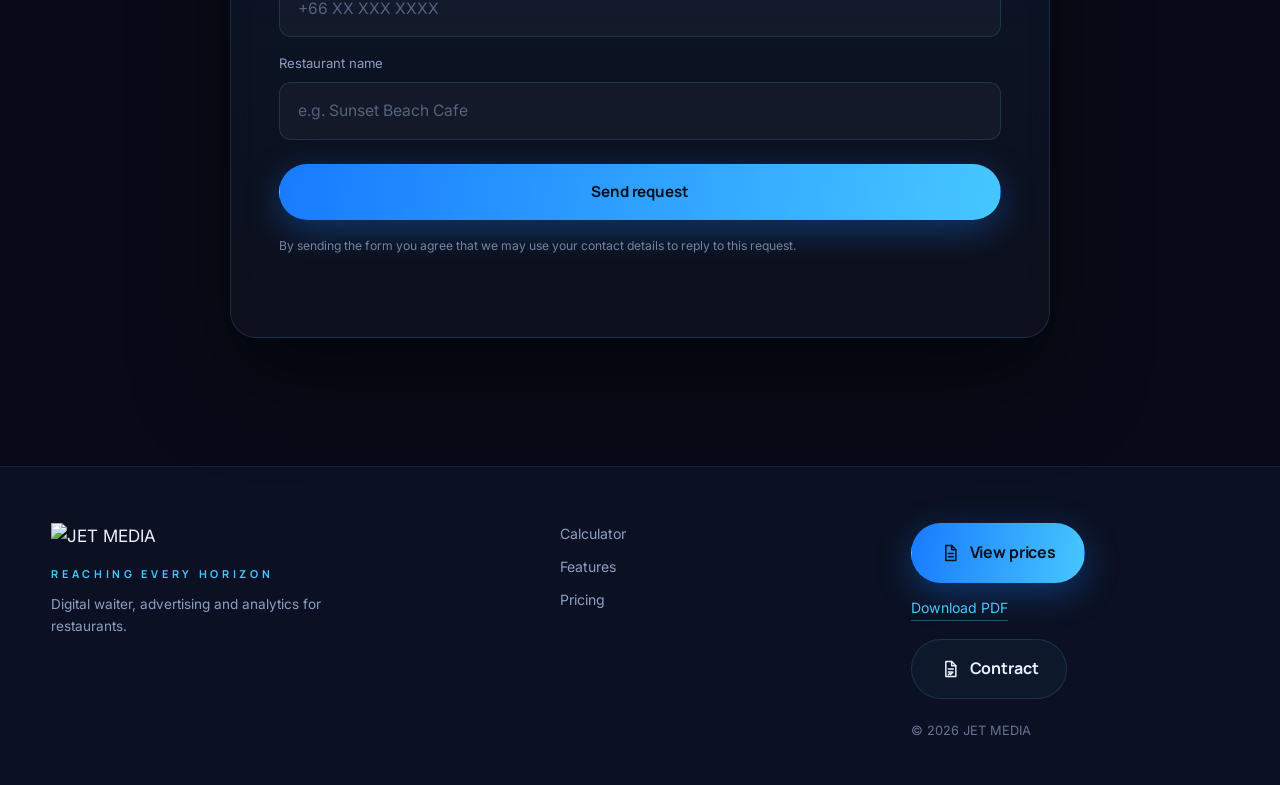
==== commit 41d33b33: "No VAT anywhere; contract: provider contacts, warranty repair up to 45 days - JET MEDIA is not a VAT" ====
--- a/index.html
+++ b/index.html
@@ -51,9 +51,9 @@
   "description": "Цифровой официант для ресторанов: меню с фото на нескольких языках, рекомендации шефа и акции, вызов официанта и запрос счёта. Дополнительные модули: заказ со стола, интеграция с кассой, AI-рекомендации, аналитика, программа лояльности и сбор отзывов.",
   "makesOffer": [
     { "@type": "Offer", "name": "Standard", "price": "1200", "priceCurrency": "THB",
-      "description": "Софт и поддержка от 1 200 ฿ в месяц за ресторан + аренда устройства от 240 ฿ в месяц за каждое. С рекламой сети JET MEDIA, без рекламы конкурентов. Цены с НДС 7%." },
+      "description": "Софт и поддержка от 1 200 ฿ в месяц за ресторан + аренда устройства от 240 ฿ в месяц за каждое. С рекламой сети JET MEDIA, без рекламы конкурентов." },
     { "@type": "Offer", "name": "Premium", "price": "2400", "priceCurrency": "THB",
-      "description": "Софт и поддержка от 2 400 ฿ в месяц за ресторан + аренда устройства от 480 ฿ в месяц за каждое. Без сторонней рекламы. Цены с НДС 7%." }
+      "description": "Софт и поддержка от 2 400 ฿ в месяц за ресторан + аренда устройства от 480 ฿ в месяц за каждое. Без сторонней рекламы." }
   ]
 }
 </script>
@@ -299,7 +299,7 @@
       </div>
 
       <div class="calc-note">
-        <p data-tpl="calc.note">Разово при подписании договора — подключение 5 000 ฿. Дополнительные модули в расчёт не входят. Цены с НДС 7%.</p>
+        <p data-tpl="calc.note">Разово при подписании договора — подключение 5 000 ฿. Дополнительные модули в расчёт не входят.</p>
         <a class="btn btn-primary btn-price" href="price.html" data-price-page>
           <svg class="btn-ico" viewBox="0 0 24 24" aria-hidden="true" focusable="false"><path d="M7 3h7l5 5v13H7z"/><path d="M14 3v5h5M10 12.5h6M10 16.5h6"/></svg><span data-i18n="price.open">Посмотреть прайс</span>
         </a>
@@ -480,7 +480,7 @@
     <div class="plans-note reveal">
       <div class="plans-terms">
         <p data-tpl="price.noteSetup">Подключение базового пакета — 5 000 ฿ при подписании договора: установка устройств, загрузка меню, обучение персонала.</p>
-        <p data-tpl="price.noteTerms">Договор — от 12 мес., в первые 2 мес. можно отказаться. Все цены с НДС 7%.</p>
+        <p data-tpl="price.noteTerms">Договор — от 12 мес., в первые 2 мес. можно отказаться.</p>
       </div>
       <div class="plans-actions">
         <a class="btn btn-primary btn-price" href="price.html" data-price-page>
